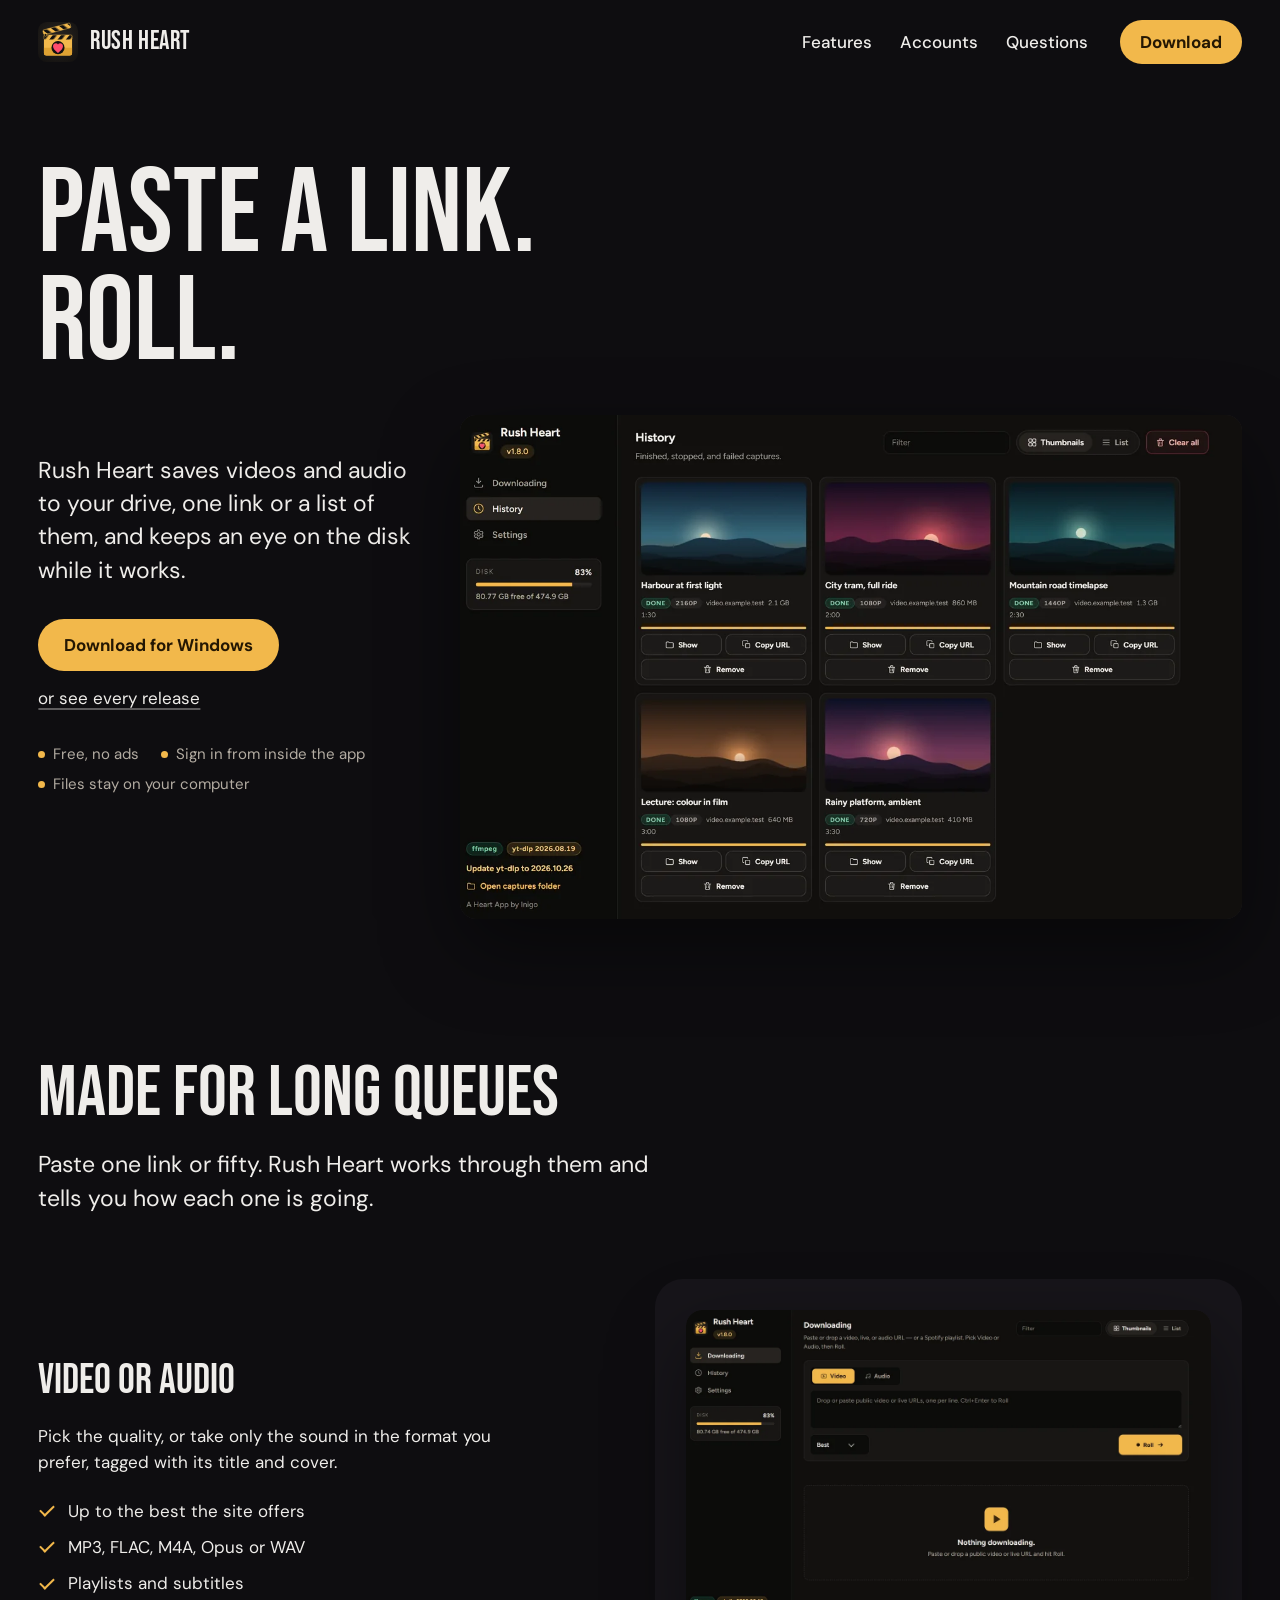
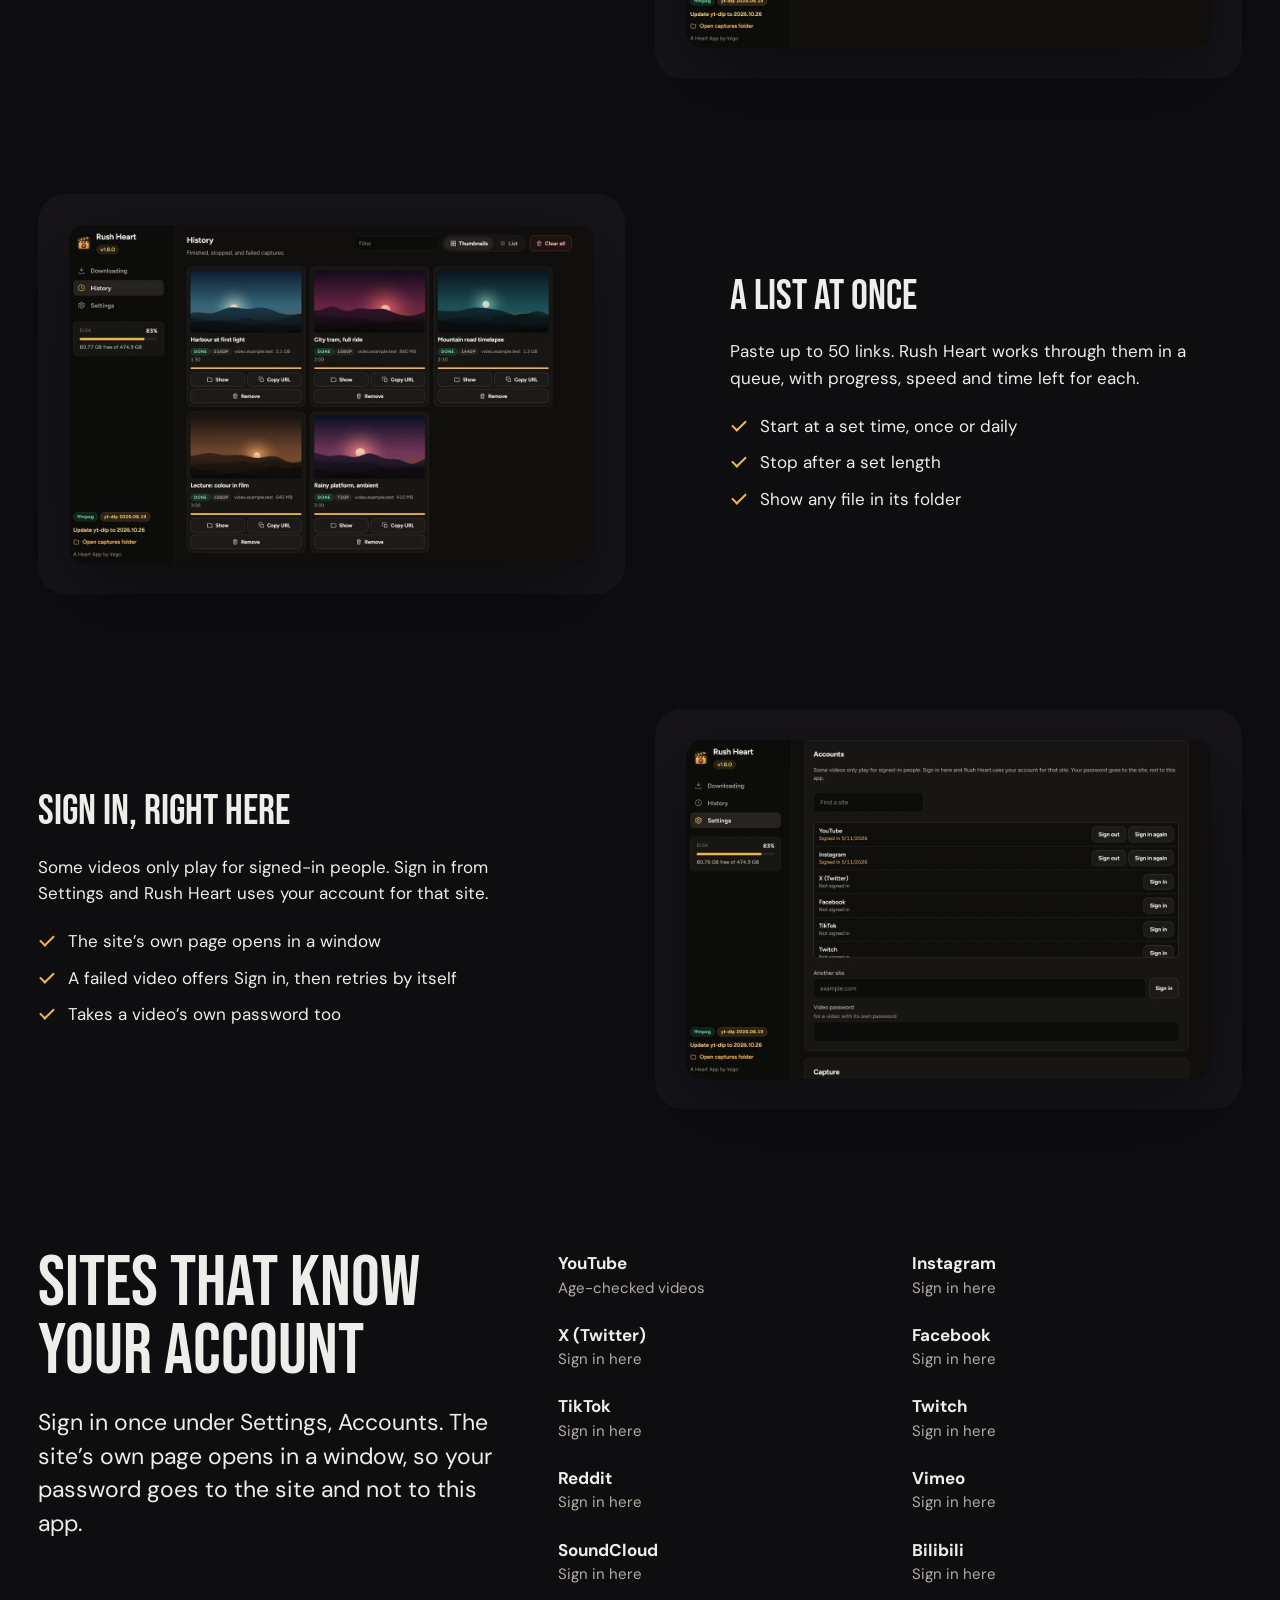
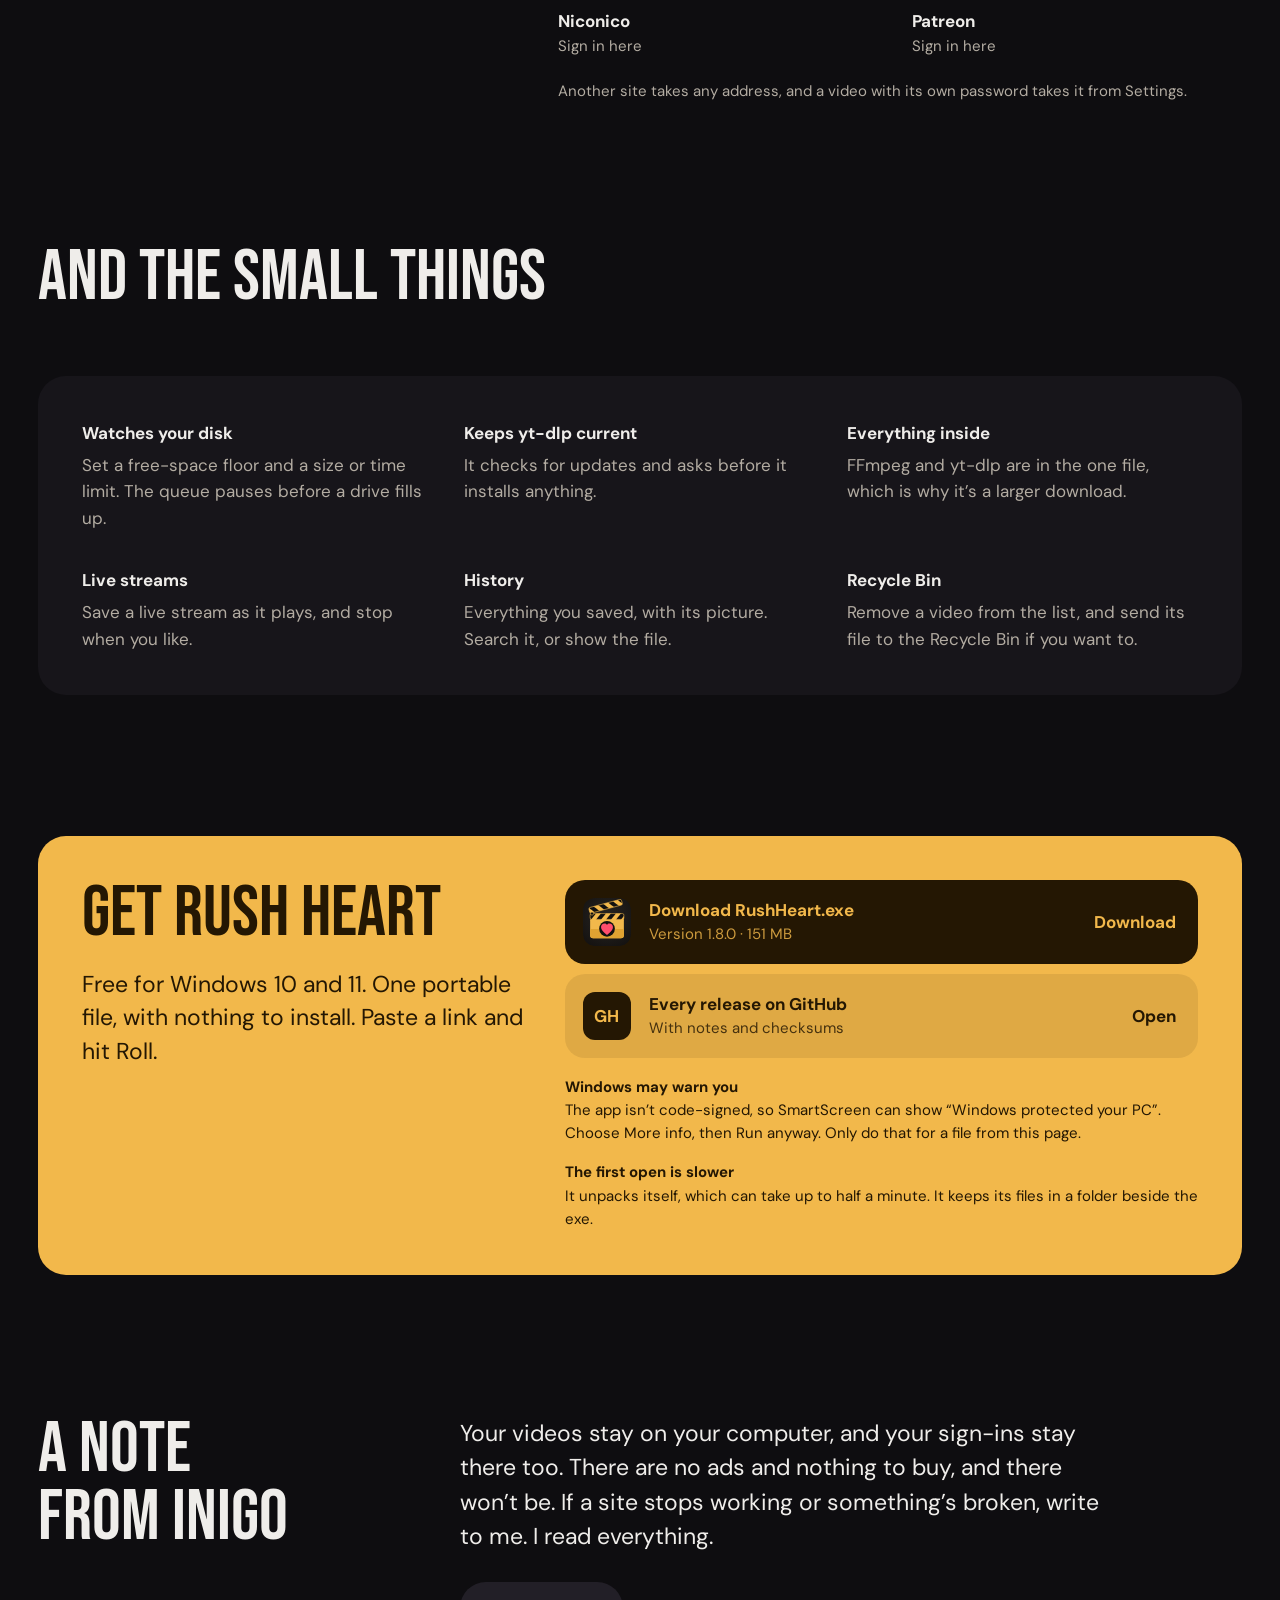
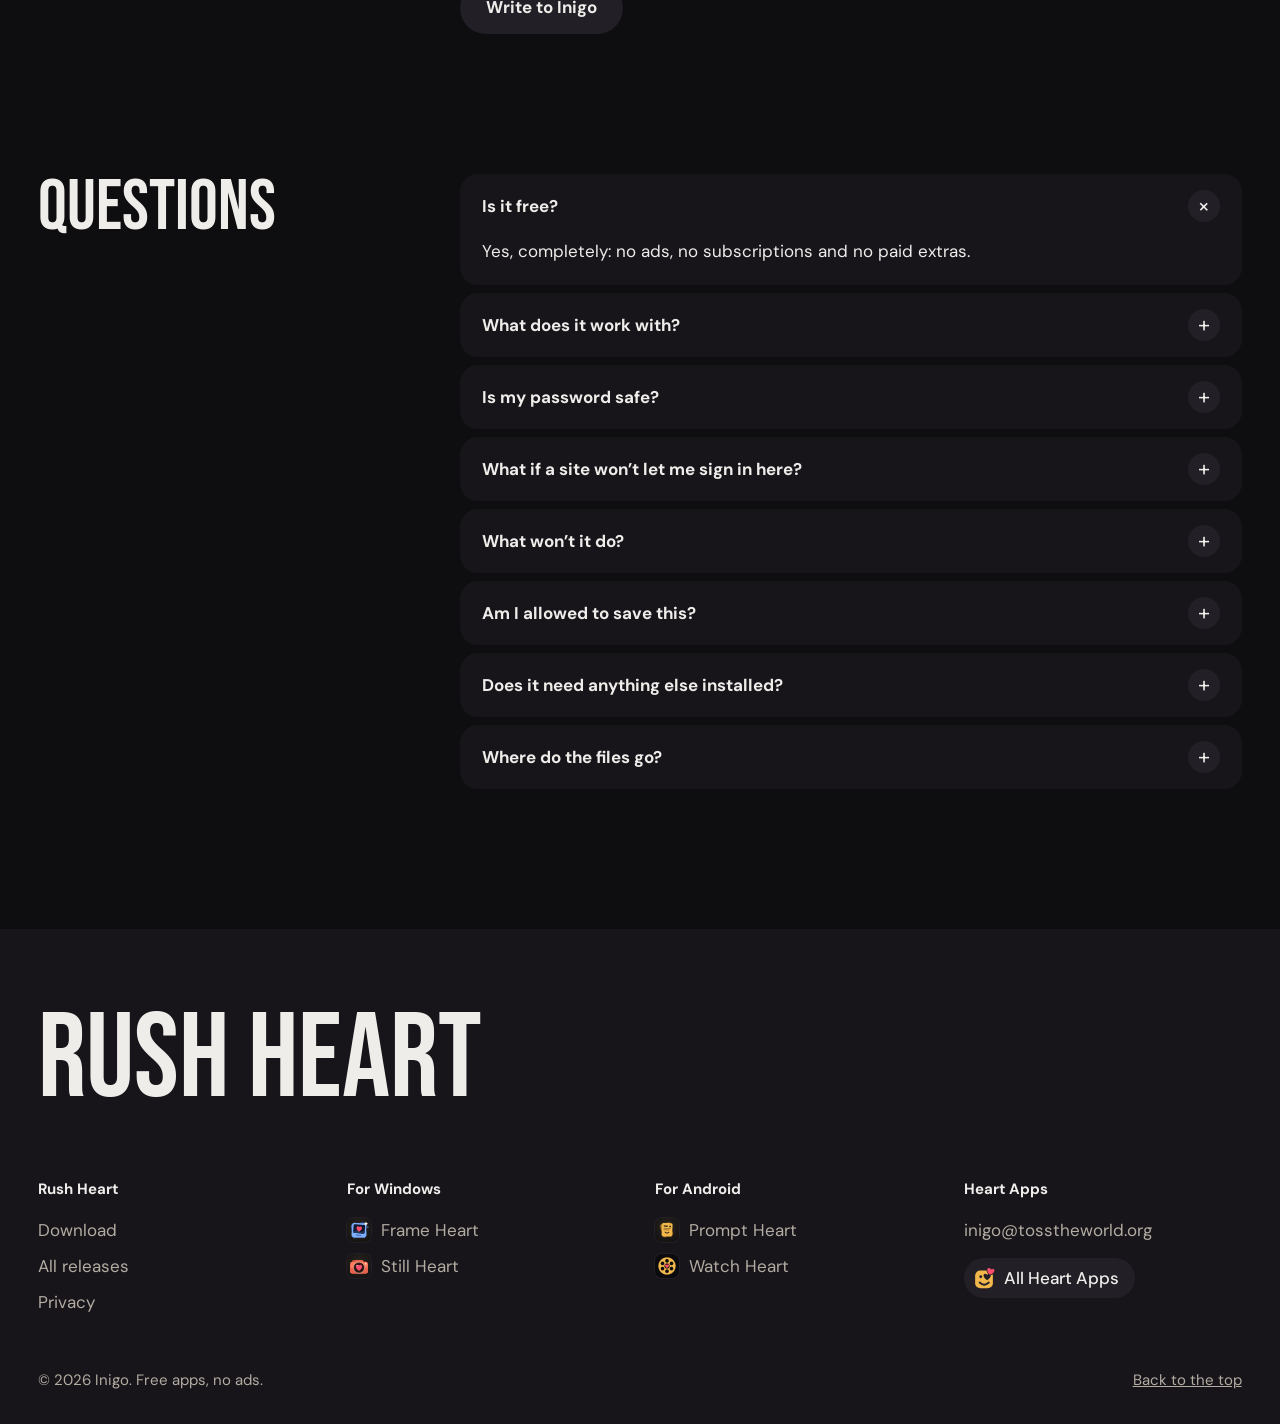
==== index.html @ 51c702de "Rush Heart 1.8.0: laid out like the other Heart Apps" ====
<!doctype html>
<html lang="en">
<head>
  <meta charset="utf-8">
  <meta name="viewport" content="width=device-width, initial-scale=1">
  <title>Rush Heart · Save videos and audio to your own drive</title>
  <meta name="description" content="Save videos and audio to your own drive. Free for Windows.">
  <meta name="theme-color" content="#0E0D10">
  <meta property="og:title" content="Rush Heart">
  <meta property="og:description" content="Save videos and audio to your own drive. A free Heart App for Windows.">
  <meta property="og:image" content="https://inigo-code.github.io/rush-heart-site/assets/preview.png">
  <meta property="og:image:width" content="1200">
  <meta property="og:image:height" content="630">
  <meta name="twitter:card" content="summary_large_image">
  <link rel="icon" href="assets/rush-heart.svg" type="image/svg+xml">
  <link rel="apple-touch-icon" href="assets/icon-180.png">
  <link rel="preconnect" href="https://fonts.googleapis.com">
  <link rel="preconnect" href="https://fonts.gstatic.com" crossorigin>
  <link href="https://fonts.googleapis.com/css2?family=Bebas+Neue&family=DM+Sans:opsz,wght@9..40,400;9..40,500;9..40,700&display=swap" rel="stylesheet">
  <link rel="stylesheet" href="heart.css">
  <link rel="stylesheet" href="theme.css">
  <script>document.documentElement.classList.add('js')</script>
</head>
<body>
<main id="top">

  <header class="bar wrap">
    <a class="brand" href="#top" aria-label="Rush Heart, back to top"><img src="assets/rush-heart.svg" width="40" height="40" alt="">Rush Heart</a>
    <nav aria-label="Sections"><a href="#features">Features</a><a href="#accounts">Accounts</a><a href="#questions">Questions</a></nav>
    <a class="button button-small" href="#get">Download</a>
  </header>

  <!-- The headline across the page, then the words beside the window -->
  <section class="hero wrap" aria-labelledby="hero-title">
    <div class="hero-text">
      <h1 id="hero-title" class="h1" data-reveal>Paste a link.<br> Roll.</h1>
      <div class="hero-side">
        <p class="lede" data-reveal style="--i:1">Rush Heart saves videos and audio to your drive, one link or a list of them, and keeps an eye on the disk while it works.</p>
        <p class="actions" data-reveal style="--i:2"><a class="button" href="https://github.com/inigo-code/rush-heart-site/releases/latest/download/RushHeart.exe">Download for Windows</a><a class="link" href="https://github.com/inigo-code/rush-heart-site/releases">or see every release</a></p>
        <ul class="facts" data-reveal style="--i:3"><li>Free, no ads</li><li>Sign in from inside the app</li><li>Files stay on your computer</li></ul>
      </div>
    </div>
    <figure class="hero-media"><div class="window" data-reveal style="--i:2"><img src="assets/rushes_history.webp" width="1240" height="800" alt="The Rush Heart history: finished downloads as cards, each with its picture, resolution and size."></div></figure>
  </section>

  <!-- Three things it does, one picture each -->
  <section id="features" class="section wrap" aria-labelledby="features-title">
    <div class="head">
      <h2 id="features-title" class="h2" data-reveal>Made for long queues</h2>
      <p data-reveal style="--i:1">Paste one link or fifty. Rush Heart works through them and tells you how each one is going.</p>
    </div>
    <div class="rows">
      <article class="row" aria-labelledby="f1">
        <div class="row-text">
          <h3 id="f1" class="h3" data-reveal>Video or audio</h3>
          <p data-reveal style="--i:1">Pick the quality, or take only the sound in the format you prefer, tagged with its title and cover.</p>
          <ul class="ticks" data-reveal style="--i:2"><li>Up to the best the site offers</li><li>MP3, FLAC, M4A, Opus or WAV</li><li>Playlists and subtitles</li></ul>
        </div>
        <figure class="row-media"><div class="window" data-reveal><img src="assets/rushes_queue.webp" width="1240" height="800" alt="Rush Heart’s Downloading page with a link box and quality choices." loading="lazy"></div></figure>
      </article>

      <article class="row" aria-labelledby="f2">
        <div class="row-text">
          <h3 id="f2" class="h3" data-reveal>A list at once</h3>
          <p data-reveal style="--i:1">Paste up to 50 links. Rush Heart works through them in a queue, with progress, speed and time left for each.</p>
          <ul class="ticks" data-reveal style="--i:2"><li>Start at a set time, once or daily</li><li>Stop after a set length</li><li>Show any file in its folder</li></ul>
        </div>
        <figure class="row-media"><div class="window" data-reveal><img src="assets/rushes_history.webp" width="1240" height="800" alt="Finished downloads as cards with pictures, resolution and size." loading="lazy"></div></figure>
      </article>

      <article class="row" aria-labelledby="f3">
        <div class="row-text">
          <h3 id="f3" class="h3" data-reveal>Sign in, right here</h3>
          <p data-reveal style="--i:1">Some videos only play for signed-in people. Sign in from Settings and Rush Heart uses your account for that site.</p>
          <ul class="ticks" data-reveal style="--i:2"><li>The site’s own page opens in a window</li><li>A failed video offers Sign in, then retries by itself</li><li>Takes a video’s own password too</li></ul>
        </div>
        <figure class="row-media"><div class="window" data-reveal><img src="assets/rushes_accounts.webp" width="1240" height="800" alt="The Accounts list in Rush Heart’s settings, with sites to sign in to." loading="lazy"></div></figure>
      </article>
    </div>
  </section>

  <!-- Accounts, as a plain list -->
  <section id="accounts" class="section wrap" aria-labelledby="accounts-title">
    <div class="import">
      <div class="head">
        <h2 id="accounts-title" class="h2" data-reveal>Sites that know your account</h2>
        <p data-reveal style="--i:1">Sign in once under Settings, Accounts. The site’s own page opens in a window, so your password goes to the site and not to this app.</p>
      </div>
      <div data-reveal style="--i:1">
        <ul class="sources"><li><strong>YouTube</strong><span>Age-checked videos</span></li><li><strong>Instagram</strong><span>Sign in here</span></li><li><strong>X (Twitter)</strong><span>Sign in here</span></li><li><strong>Facebook</strong><span>Sign in here</span></li><li><strong>TikTok</strong><span>Sign in here</span></li><li><strong>Twitch</strong><span>Sign in here</span></li><li><strong>Reddit</strong><span>Sign in here</span></li><li><strong>Vimeo</strong><span>Sign in here</span></li><li><strong>SoundCloud</strong><span>Sign in here</span></li><li><strong>Bilibili</strong><span>Sign in here</span></li><li><strong>Niconico</strong><span>Sign in here</span></li><li><strong>Patreon</strong><span>Sign in here</span></li></ul>
        <p class="import-after">Another site takes any address, and a video with its own password takes it from Settings.</p>
      </div>
    </div>
  </section>

  <!-- The smaller things, as a plain list -->
  <section class="section wrap" aria-labelledby="more-title">
    <div class="head"><h2 id="more-title" class="h2" data-reveal>And the small things</h2></div>
    <dl class="more" data-reveal style="--i:1"><div><dt>Watches your disk</dt><dd>Set a free-space floor and a size or time limit. The queue pauses before a drive fills up.</dd></div><div><dt>Keeps yt-dlp current</dt><dd>It checks for updates and asks before it installs anything.</dd></div><div><dt>Everything inside</dt><dd>FFmpeg and yt-dlp are in the one file, which is why it’s a larger download.</dd></div><div><dt>Live streams</dt><dd>Save a live stream as it plays, and stop when you like.</dd></div><div><dt>History</dt><dd>Everything you saved, with its picture. Search it, or show the file.</dd></div><div><dt>Recycle Bin</dt><dd>Remove a video from the list, and send its file to the Recycle Bin if you want to.</dd></div></dl>
  </section>

  <!-- Get it -->
  <section id="get" class="section wrap" aria-labelledby="get-title">
    <div class="get">
      <div class="head">
        <h2 id="get-title" class="h2" data-reveal>Get Rush Heart</h2>
        <p data-reveal style="--i:1">Free for Windows 10 and 11. One portable file, with nothing to install. Paste a link and hit Roll.</p>
      </div>
      <div class="ways">
        <a class="way way-main" href="https://github.com/inigo-code/rush-heart-site/releases/latest/download/RushHeart.exe" data-reveal><img src="assets/rush-heart.svg" width="48" height="48" alt=""><span><strong>Download RushHeart.exe</strong><span>Version 1.8.0 · 151 MB</span></span><span class="go">Download</span></a>
        <a class="way" href="https://github.com/inigo-code/rush-heart-site/releases" data-reveal style="--i:1"><span class="way-mark" aria-hidden="true">GH</span><span><strong>Every release on GitHub</strong><span>With notes and checksums</span></span><span class="go">Open</span></a>
        <div class="notes" data-reveal style="--i:2">
          <p><strong>Windows may warn you</strong>The app isn’t code-signed, so SmartScreen can show “Windows protected your PC”. Choose More info, then Run anyway. Only do that for a file from this page.</p>
          <p><strong>The first open is slower</strong>It unpacks itself, which can take up to half a minute. It keeps its files in a folder beside the exe.</p>
        </div>
      </div>
    </div>
  </section>

  <!-- A note from the maker -->
  <section class="section wrap" aria-labelledby="note-title">
    <div class="note">
      <h2 id="note-title" class="h2" data-reveal>A note from Inigo</h2>
      <div data-reveal style="--i:1">
        <div class="copy"><p>Your videos stay on your computer, and your sign-ins stay there too. There are no ads and nothing to buy, and there won’t be. If a site stops working or something’s broken, write to me. I read everything.</p></div>
        <p class="actions"><a class="button button-tone" href="mailto:inigo@tosstheworld.org?subject=Rush%20Heart">Write to Inigo</a></p>
      </div>
    </div>
  </section>

  <!-- Questions -->
  <section id="questions" class="section wrap" aria-labelledby="faq-title">
    <div class="faq">
      <div class="head"><h2 id="faq-title" class="h2" data-reveal>Questions</h2></div>
      <div class="faq-list" data-reveal style="--i:1"><details name="faq" open><summary>Is it free?</summary><p>Yes, completely: no ads, no subscriptions and no paid extras.</p></details><details name="faq"><summary>What does it work with?</summary><p>Videos on the sites yt-dlp supports, plus direct HLS streams. Rush Heart keeps yt-dlp up to date and asks before it installs anything.</p></details><details name="faq"><summary>Is my password safe?</summary><p>You type it into the site’s own page, in a window, and Rush Heart never sees it. It keeps only the session the site gives back, on your computer. Sign out deletes it.</p></details><details name="faq"><summary>What if a site won’t let me sign in here?</summary><p>Some sites refuse sign-ins from app windows. Sign in with your own browser and pick it in Settings, or use a cookies.txt file.</p></details><details name="faq"><summary>What won’t it do?</summary><p>It only sees what your own account can see. It won’t get past paywalls, tokens or DRM, and streaming services like Netflix and Prime are blocked. It doesn’t record live cam rooms.</p></details><details name="faq"><summary>Am I allowed to save this?</summary><p>That depends on the video and where you live. Only save what you have the right to save, and don’t record people without their permission. Rush Heart asks you to agree to this, and to confirm you’re 18 or over, when it first opens.</p></details><details name="faq"><summary>Does it need anything else installed?</summary><p>No. FFmpeg and yt-dlp are inside the one file.</p></details><details name="faq"><summary>Where do the files go?</summary><p>Into a captures folder beside the app, or any folder you choose in Settings.</p></details></div>
    </div>
  </section>
</main>

<footer class="foot">
  <div class="wrap">
    <p class="foot-name" aria-hidden="true">Rush Heart</p>
    <div class="foot-cols">
      <nav aria-label="Rush Heart"><h2>Rush Heart</h2><a href="https://github.com/inigo-code/rush-heart-site/releases/latest/download/RushHeart.exe">Download</a><a href="https://github.com/inigo-code/rush-heart-site/releases">All releases</a><a href="privacy.html">Privacy</a></nav>
      <nav aria-label="For Windows"><h2>For Windows</h2><a class="to-app" href="https://inigo-code.github.io/frame-heart-site/"><img src="assets/frame-heart.svg" width="24" height="24" alt="">Frame Heart</a><a class="to-app" href="https://inigo-code.github.io/still-heart-site/"><img src="assets/still-heart.svg" width="24" height="24" alt="">Still Heart</a></nav>
      <nav aria-label="For Android"><h2>For Android</h2><a class="to-app" href="https://inigo-code.github.io/prompt-heart-site/"><img src="assets/prompt-heart.png" width="24" height="24" alt="">Prompt Heart</a><a class="to-app" href="https://inigo-code.github.io/watch-heart-site/"><img src="assets/watch-heart.png" width="24" height="24" alt="">Watch Heart</a></nav>
      <nav aria-label="Heart Apps"><h2>Heart Apps</h2><a href="mailto:inigo@tosstheworld.org?subject=Rush%20Heart">inigo@tosstheworld.org</a><a class="to-home" href="https://inigo-code.github.io/"><img src="assets/heart-apps.svg" width="22" height="22" alt="">All Heart Apps</a></nav>
    </div>
    <div class="foot-last"><p>© 2026 Inigo. Free apps, no ads.</p><a href="#top">Back to the top</a></div>
  </div>
</footer>

<script src="heart.js" defer></script>

</body>
</html>
---- heart.css ----
/* Heart: the shared layout of the Heart Apps sites. Each site sets its own colours and faces in
   its theme file; everything here reads only the tokens below. */

:root {
  --bg: #0E0D10;
  --surface: #18161B;
  --surface-2: #232026;
  --ink: #EFEDEA;
  --muted: #B3ACA2;
  --accent: #F2B84B;
  --accent-ink: #121110;
  --accent-hover: #F6C76E;
  --field: var(--accent);
  --field-ink: var(--accent-ink);
  --font-display: 'DM Sans', system-ui, sans-serif;
  --font-text: 'DM Sans', system-ui, sans-serif;
  --display-weight: 700;
  --display-track: -0.035em;
  --display-case: none;
  --s-small: 0.9375rem;
  --s-body: 1.0625rem;
  --s-lede: clamp(1.1875rem, 1rem + 0.6vw, 1.4375rem);
  --s-head: clamp(1.5rem, 1.15rem + 1vw, 2rem);
  --s-h2: clamp(2.25rem, 1.4rem + 3vw, 4rem);
  --s-h1: clamp(2.75rem, 1.2rem + 5.6vw, 6.25rem);
  --margin: clamp(1rem, 3vw, 2.5rem);
  --max: 1240px;
  --gap: clamp(1rem, 2.4vw, 2rem);
  --section: clamp(6rem, 11vw, 10rem);
  --radius: 28px;
  --ease-out: cubic-bezier(0.22, 1, 0.36, 1);
}

*, *::before, *::after { box-sizing: border-box; }
html { -webkit-text-size-adjust: 100%; scroll-behavior: smooth; scroll-padding-top: 24px; }
body { margin: 0; background: var(--bg); color: var(--ink); font: 400 var(--s-body)/1.55 var(--font-text); -webkit-font-smoothing: antialiased; text-rendering: optimizeLegibility; }
img { display: block; max-width: 100%; height: auto; }
a { color: inherit; }
h1, h2, h3, p, ul, ol, dl, dd, figure { margin: 0; }
ul, ol { padding: 0; list-style: none; }
button { font: inherit; color: inherit; background: none; border: 0; padding: 0; cursor: pointer; }
:focus-visible { outline: 3px solid var(--accent); outline-offset: 3px; border-radius: 6px; }
::selection { background: var(--accent); color: var(--accent-ink); }
.nums { font-variant-numeric: tabular-nums; }
.visually-hidden { position: absolute; width: 1px; height: 1px; overflow: hidden; clip-path: inset(50%); white-space: nowrap; }

.wrap { width: 100%; max-width: calc(var(--max) + 2 * var(--margin)); margin-inline: auto; padding-inline: var(--margin); }
.section { padding-block: var(--section) 0; }

/* ---------- type ---------- */
.h1, .h2, .h3 { font-family: var(--font-display); font-weight: var(--display-weight); text-transform: var(--display-case); text-wrap: balance; }
.h1 { font-size: var(--s-h1); line-height: 0.98; letter-spacing: var(--display-track); }
.h2 { font-size: var(--s-h2); line-height: 1.04; letter-spacing: calc(var(--display-track) * 0.8); }
.h3 { font-size: var(--s-head); line-height: 1.15; letter-spacing: calc(var(--display-track) * 0.4); }
.lede { font-size: var(--s-lede); line-height: 1.45; max-width: 34ch; }
.soft { color: var(--muted); }
.copy p + p { margin-top: 0.9em; }
.head { display: grid; gap: 20px; max-width: 46rem; margin-bottom: clamp(2.5rem, 5vw, 4rem); }
.head p { font-size: var(--s-lede); line-height: 1.45; max-width: 40ch; }

/* ---------- controls ---------- */
.button { display: inline-flex; align-items: center; justify-content: center; gap: 10px; min-height: 52px; padding: 0 26px; border-radius: 999px; background: var(--accent); color: var(--accent-ink); font-weight: 700; text-decoration: none; transition: transform 140ms var(--ease-out), background-color 180ms ease; }
.button:active { transform: scale(0.96); }
.button-tone { background: var(--surface-2); color: var(--ink); }
.button-small { min-height: 44px; padding: 0 20px; }
.link { text-decoration: underline; text-decoration-thickness: 2px; text-underline-offset: 0.22em; text-decoration-color: color-mix(in srgb, currentColor 35%, transparent); transition: text-decoration-color 180ms ease; }
@media (hover: hover) and (pointer: fine) {
  .button:hover { background: var(--accent-hover); }
  .button-tone:hover { background: color-mix(in srgb, var(--surface-2) 70%, var(--ink) 12%); }
  .link:hover { text-decoration-color: currentColor; }
}
.actions { display: flex; flex-wrap: wrap; align-items: center; gap: 14px 22px; }

/* ---------- the bar ---------- */
.bar { display: flex; align-items: center; gap: 24px; min-height: 84px; }
.brand { display: inline-flex; align-items: center; gap: 12px; font-family: var(--font-display); font-weight: var(--display-weight); font-size: var(--s-body); text-transform: var(--display-case); text-decoration: none; letter-spacing: -0.01em; }
.brand img { width: 40px; height: 40px; border-radius: 11px; }
.bar nav { display: flex; gap: 28px; margin-left: auto; }
.bar nav + .button { margin-left: 8px; }
.bar nav a { text-decoration: none; font-weight: 500; transition: color 180ms ease; }
.bar nav a:hover { color: var(--accent); }

/* ---------- the hero ---------- */
.hero { display: grid; grid-template-columns: minmax(0, 7fr) minmax(0, 5fr); gap: var(--gap); align-items: center; padding-block: clamp(2rem, 6vw, 5rem) 0; }
.hero-text { display: grid; gap: 32px; align-content: center; }
.hero-text .lede { max-width: 30ch; }
.facts { display: flex; flex-wrap: wrap; gap: 6px 22px; color: var(--muted); font-size: var(--s-small); }
.facts li { display: inline-flex; align-items: center; gap: 8px; }
.facts li::before { content: ''; width: 7px; height: 7px; border-radius: 50%; background: var(--accent); }
.hero-media { display: grid; justify-items: center; }

/* A phone: the screen in a plain bezel, a step in tone, no shadow. */
.phone { width: min(100%, 310px); padding: 10px; border-radius: 46px; background: var(--surface-2); }
.phone img { width: 100%; border-radius: 37px; background: var(--surface); }
.hero .phone { width: min(100%, 360px); }

/* ---------- feature rows: words on one side, one screen on the other ---------- */
.rows { display: grid; gap: clamp(4rem, 9vw, 8rem); }
.row { display: grid; grid-template-columns: minmax(0, 1fr) minmax(0, 1fr); gap: var(--gap); align-items: center; }
.row-media { display: grid; justify-items: center; padding-block: clamp(2rem, 4vw, 3.5rem); border-radius: var(--radius); background: var(--surface); }
.row:nth-child(even) .row-media { order: -1; }
.row-text { display: grid; gap: 22px; max-width: 32rem; }
.row:nth-child(odd) .row-text { padding-right: clamp(0px, 3vw, 3rem); }
.row:nth-child(even) .row-text { justify-self: end; }
.ticks { display: grid; gap: 10px; }
.ticks li { position: relative; padding-left: 30px; }
.ticks li::before { content: ''; position: absolute; left: 2px; top: 0.42em; width: 14px; height: 8px; border-left: 2.5px solid var(--accent); border-bottom: 2.5px solid var(--accent); transform: rotate(-45deg); }

/* ---------- everything else: a plain list in columns ---------- */
.more { display: grid; grid-template-columns: repeat(3, minmax(0, 1fr)); gap: 36px var(--gap); padding: clamp(2rem, 3.4vw, 3rem); border-radius: var(--radius); background: var(--surface); }
.more div { display: grid; gap: 6px; align-content: start; }
.more dt { font-weight: 700; }
.more dd { color: var(--muted); }

/* ---------- get it: the one field of colour ---------- */
.get { display: grid; grid-template-columns: minmax(0, 5fr) minmax(0, 7fr); gap: var(--gap); padding: clamp(2rem, 3.4vw, 3rem); border-radius: var(--radius); background: var(--field); color: var(--field-ink); }
.get .head { margin: 0; align-content: start; }
.get .head p { color: inherit; }
.ways { display: grid; gap: 10px; align-content: start; }
.way { display: grid; grid-template-columns: 48px minmax(0, 1fr) auto; gap: 18px; align-items: center; min-height: 84px; padding: 14px 22px 14px 18px; border-radius: 20px; background: color-mix(in srgb, var(--field-ink) 9%, transparent); text-decoration: none; transition: background-color 180ms ease, transform 140ms var(--ease-out); }
.way:active { transform: scale(0.985); }
.way img { width: 48px; height: 48px; border-radius: 12px; }
.way strong { display: block; }
.way span span { display: block; font-size: var(--s-small); opacity: 0.82; }
.way .go { font-weight: 700; white-space: nowrap; }
.way-main { background: var(--field-ink); color: var(--field); }
@media (hover: hover) and (pointer: fine) {
  .way:hover { background: color-mix(in srgb, var(--field-ink) 16%, transparent); }
  .way-main:hover { background: color-mix(in srgb, var(--field-ink) 88%, var(--field)); }
}

/* ---------- questions ---------- */
.faq { display: grid; grid-template-columns: minmax(0, 4fr) minmax(0, 8fr); gap: var(--gap); }
.faq .head { align-content: start; margin: 0; }
.faq-list { display: grid; gap: 8px; }
.faq-list details { border-radius: 18px; background: var(--surface); transition: background-color 180ms ease; }
.faq-list summary { display: flex; justify-content: space-between; align-items: center; gap: 16px; min-height: 64px; padding: 16px 22px; font-weight: 700; cursor: pointer; list-style: none; }
.faq-list summary::-webkit-details-marker { display: none; }
.faq-list summary::after { content: '+'; flex: none; display: grid; place-items: center; width: 32px; height: 32px; border-radius: 50%; background: var(--surface-2); font-weight: 400; font-size: 1.375rem; line-height: 1; transition: transform 240ms var(--ease-out); }
.faq-list details[open] summary::after { transform: rotate(45deg); }
.faq-list details p { padding: 0 22px 20px; max-width: 72ch; }
@media (hover: hover) and (pointer: fine) { .faq-list details:not([open]):hover { background: var(--surface-2); } }

/* ---------- note from the maker ---------- */
.note { display: grid; grid-template-columns: minmax(0, 4fr) minmax(0, 8fr); gap: var(--gap); }
.note .copy { font-size: var(--s-lede); line-height: 1.5; max-width: 40ch; }
.note .actions { margin-top: 28px; }

/* ---------- footer ---------- */
.foot { margin-top: var(--section); padding-block: clamp(3rem, 6vw, 5rem) 32px; background: var(--surface); }
.foot-name { font-family: var(--font-display); font-weight: var(--display-weight); text-transform: var(--display-case); font-size: var(--s-h1); line-height: 0.9; letter-spacing: var(--display-track); white-space: nowrap; }
.foot-cols { display: grid; grid-template-columns: repeat(4, minmax(0, 1fr)); gap: 28px var(--gap); margin-top: clamp(2.5rem, 5vw, 4rem); }
.foot-cols h2 { font-size: var(--s-small); font-weight: 700; margin-bottom: 10px; }
.foot-cols a { display: block; overflow-wrap: anywhere; padding-block: 5px; text-decoration: none; color: var(--muted); transition: color 180ms ease; }
.foot-cols a:hover { color: var(--ink); }
/* Links to the other apps carry their icons. The link home to Heart Apps is a chip, its mark and name on one line. */
.foot-cols .to-app { display: flex; align-items: center; gap: 10px; }
/* The icons are dark tiles; the ring keeps their edge visible on a dark footer. */
.foot-cols .to-app img { flex: none; width: 24px; height: 24px; border-radius: 7px; box-shadow: 0 0 0 1px var(--surface-2); }
.foot-cols .to-home { display: inline-flex; align-items: center; gap: 8px; margin-top: 10px; padding: 7px 16px 7px 10px; border-radius: 999px; background: var(--surface-2); color: var(--ink); font-weight: 500; white-space: nowrap; }
.foot-cols .to-home img { flex: none; width: 22px; height: 22px; }
.foot-last { display: flex; flex-wrap: wrap; justify-content: space-between; gap: 12px; margin-top: 48px; color: var(--muted); font-size: var(--s-small); }

/* ---------- entrance: each part rises once as it arrives; nothing waits on the script ---------- */
.js [data-reveal] { opacity: 0; transform: translateY(24px); transition: opacity 700ms var(--ease-out), transform 700ms var(--ease-out); transition-delay: calc(var(--i, 0) * 80ms); }
.js [data-reveal].is-in { opacity: 1; transform: none; }
.phone img { transition: transform 900ms var(--ease-out); }
.js .phone[data-reveal] img { transform: scale(1.04); }
.js .phone[data-reveal].is-in img { transform: none; }
@media (prefers-reduced-motion: reduce) {
  html { scroll-behavior: auto; }
  .js [data-reveal], .js .phone[data-reveal] img { opacity: 1; transform: none; transition: none; }
  .button, .way { transition: none; }
}

/* ---------- tablet ---------- */
@media (max-width: 960px) {
  .hero { grid-template-columns: minmax(0, 1fr) minmax(0, 0.8fr); }
  .more { grid-template-columns: repeat(2, minmax(0, 1fr)); }
  .get, .faq, .note { grid-template-columns: 1fr; gap: 32px; }
  .foot-cols { grid-template-columns: repeat(2, minmax(0, 1fr)); }
}

/* ---------- phone: its own composition, one column ---------- */
@media (max-width: 680px) {
  .bar { min-height: 68px; gap: 12px; }
  .bar nav { display: none; }
  .bar .button { margin-left: auto; }
  .hero { grid-template-columns: 1fr; gap: 48px; padding-top: 16px; }
  .hero-text { gap: 24px; }
  .hero .phone { width: min(78%, 320px); }
  .row { grid-template-columns: 1fr; gap: 28px; }
  .row .row-media, .row:nth-child(even) .row-media { order: 0; }
  .row:nth-child(even) .row-text { justify-self: start; }
  .row-text { padding: 0 !important; }
  .row .phone { width: min(74%, 290px); }
  .more { grid-template-columns: 1fr; gap: 24px; padding: 28px 22px; }
  .get { padding: 28px 18px; }
  .way { grid-template-columns: 40px minmax(0, 1fr); padding: 14px 16px; }
  .way img { width: 40px; height: 40px; }
  .way .go { display: none; }
  .foot-cols { grid-template-columns: 1fr; }
}
---- theme.css ----
/* Rush Heart: a Heart App for Windows. The layout is heart.css; this adds the colour and the window. */
:root {
  --bg: #0E0D10; --surface: #17151A; --surface-2: #221F27; --ink: #EFEDEA; --muted: #B3ACA2;
  --accent: #f2b84b; --accent-ink: #241703; --accent-hover: #f7cd7c; --field: #f2b84b; --field-ink: #241703;
  --font-display: 'Bebas Neue', Impact, 'Arial Narrow', sans-serif;
  --font-text: 'DM Sans', system-ui, -apple-system, 'Segoe UI', Roboto, sans-serif;
  --display-weight: 400; --display-track: 0; --display-case: uppercase;
  --s-h1: clamp(2.5rem, 0.2rem + 9.4vw, 7.5rem);
  --s-h2: clamp(2.75rem, 1.6rem + 3.6vw, 5rem);
  --s-head: clamp(2rem, 1.5rem + 1.4vw, 2.75rem);
}

.brand { font-size: 1.625rem; letter-spacing: 0.02em; }
.brand img { border-radius: 0; }
.h1 { line-height: 0.9; }
.h2, .h3 { line-height: 0.95; }
.way-mark { display: grid; place-items: center; width: 48px; height: 48px; border-radius: 12px; background: var(--field-ink); color: var(--field); font-weight: 700; }

/* The hero: the title across the page, the words and the window below it. */
.hero { grid-template-columns: minmax(0, 4fr) minmax(0, 8fr); align-items: end; }
.hero-text { gap: 40px; }
.hero-side { display: grid; gap: 32px; max-width: 34rem; }
@media (min-width: 961px) {
  .hero { grid-template-rows: auto auto; row-gap: 0; }
  .hero-text { display: contents; }
  .hero h1 { grid-column: 1 / -1; grid-row: 1; margin-bottom: clamp(1.5rem, 3vw, 2.5rem); }
  .hero-side { grid-column: 1; grid-row: 2; align-self: start; padding-top: clamp(1rem, 3vw, 2.5rem); }
  .hero-media { grid-column: 2; grid-row: 2; }
}
.window { overflow: hidden; width: 100%; border-radius: 16px; background: var(--surface-2); box-shadow: 0 30px 80px rgba(0, 0, 0, 0.45); }
.window img { display: block; width: 100%; height: auto; }
.row-media { padding: clamp(1rem, 2.4vw, 2rem); }

/* Sites that take an account, as a plain list */
.import { display: grid; grid-template-columns: minmax(0, 5fr) minmax(0, 7fr); gap: var(--gap); }
.import .head { margin: 0; align-content: start; }
.sources { display: grid; grid-template-columns: repeat(2, minmax(0, 1fr)); gap: 22px 24px; }
.sources strong { display: block; }
.sources span { display: block; color: var(--muted); font-size: var(--s-small); }
.import-after { margin-top: 22px; color: var(--muted); font-size: var(--s-small); }

/* Before and after */
.slider { max-width: 1040px; }
.compare { position: relative; overflow: hidden; border-radius: 18px; aspect-ratio: 3 / 2; background: #000; touch-action: pan-y; }
.compare img { position: absolute; inset: 0; width: 100%; height: 100%; object-fit: cover; }
.compare .before { clip-path: inset(0 calc(100% - var(--pos)) 0 0); }
.compare .line { position: absolute; top: 0; bottom: 0; left: var(--pos); width: 2px; margin-left: -1px; background: #F3EEE7; pointer-events: none; }
.compare .line::after { content: ""; position: absolute; top: 50%; left: 50%; width: 42px; height: 42px; border: 2px solid #F3EEE7; border-radius: 50%; transform: translate(-50%, -50%); background: rgba(14, 13, 16, 0.7); }
.compare .tag { position: absolute; top: 14px; padding: 3px 10px; border-radius: 8px; background: rgba(14, 13, 16, 0.72); font-size: var(--s-small); font-weight: 500; pointer-events: none; }
.compare .tag.left { left: 14px; }
.compare .tag.right { right: 14px; }
.compare input { position: absolute; inset: 0; width: 100%; height: 100%; margin: 0; opacity: 0; cursor: ew-resize; }

.notes { display: grid; gap: 16px; margin-top: 8px; font-size: var(--s-small); }
.notes strong { display: block; }

/* A page of plain words */
.doc { display: grid; gap: 14px; max-width: 46rem; padding-block: clamp(2rem, 6vw, 4.5rem); }
.doc h2 { margin-top: 24px; }
.doc p { color: var(--muted); }
.doc-lede { font-size: var(--s-lede); color: var(--ink) !important; }

@media (max-width: 960px) {
  .hero { grid-template-columns: 1fr; }
  .import { grid-template-columns: 1fr; gap: 32px; }
}
@media (max-width: 680px) {
  .sources { grid-template-columns: 1fr; }
}
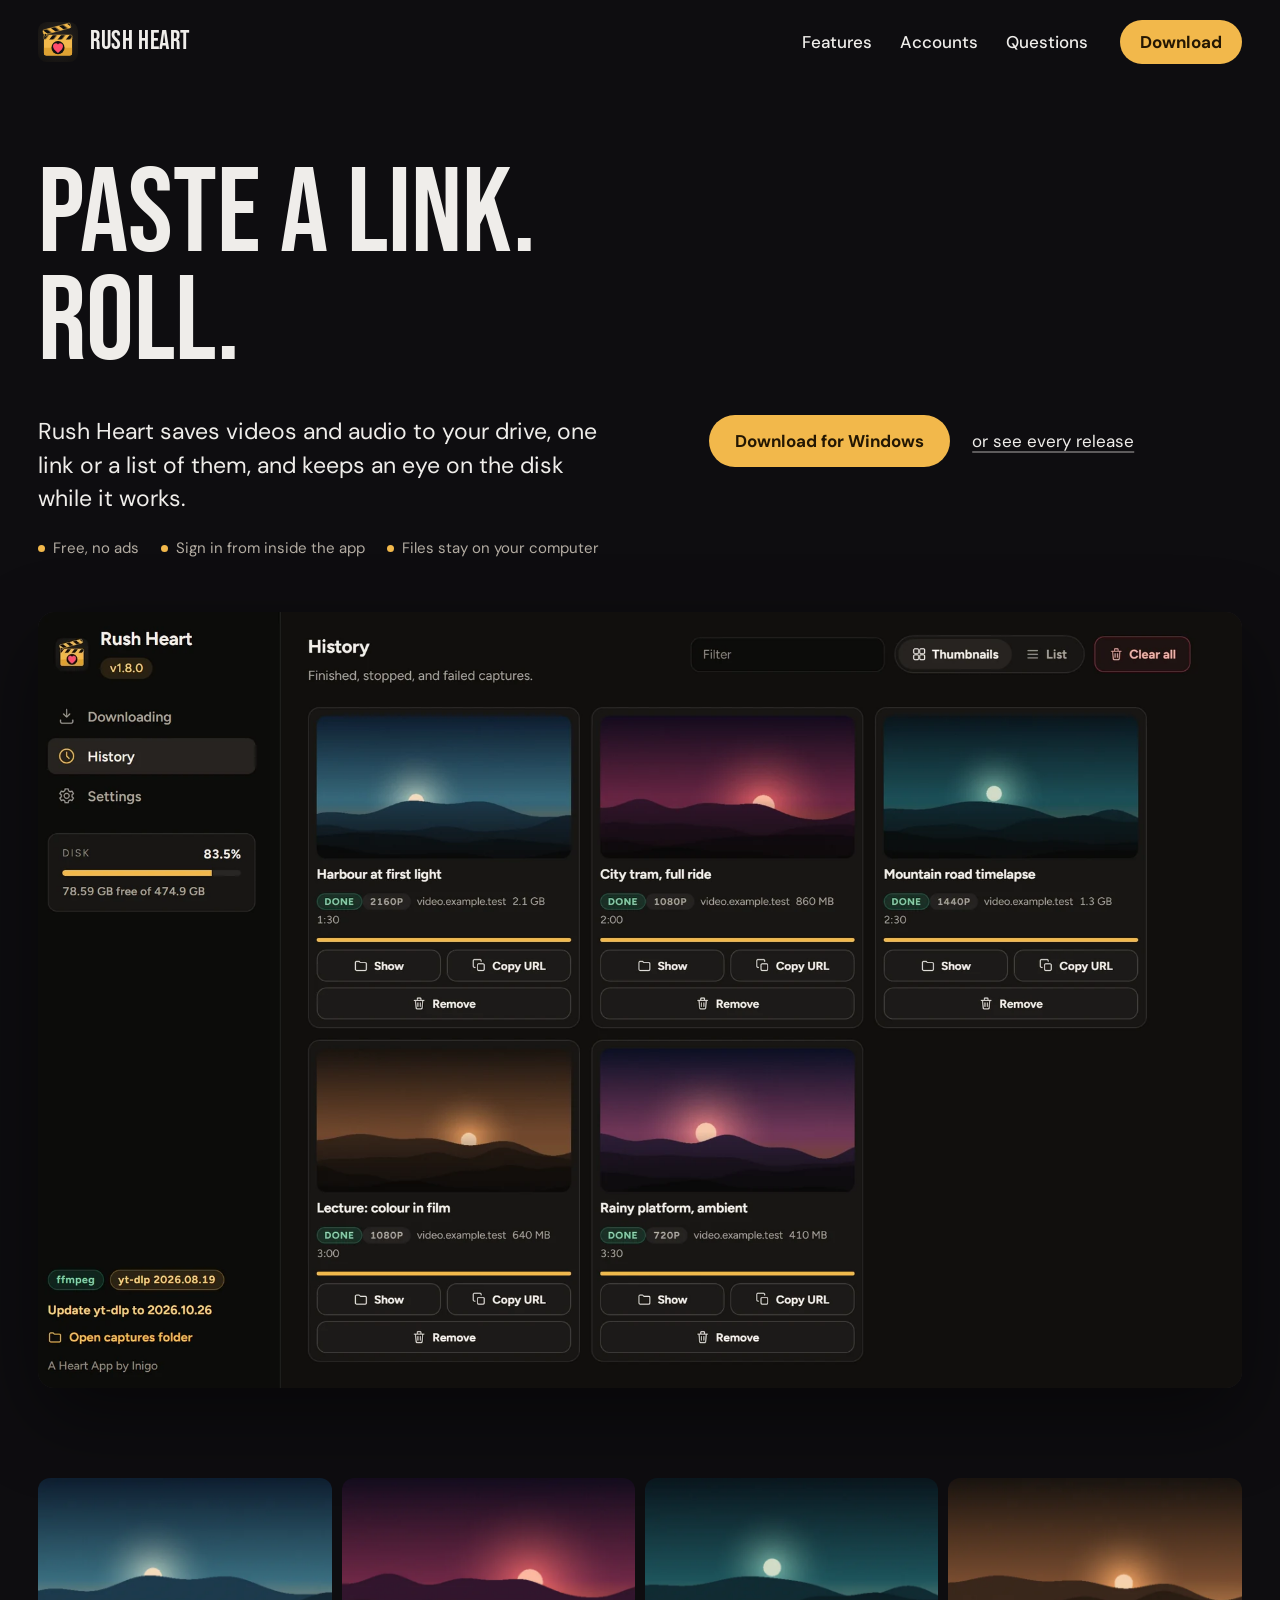
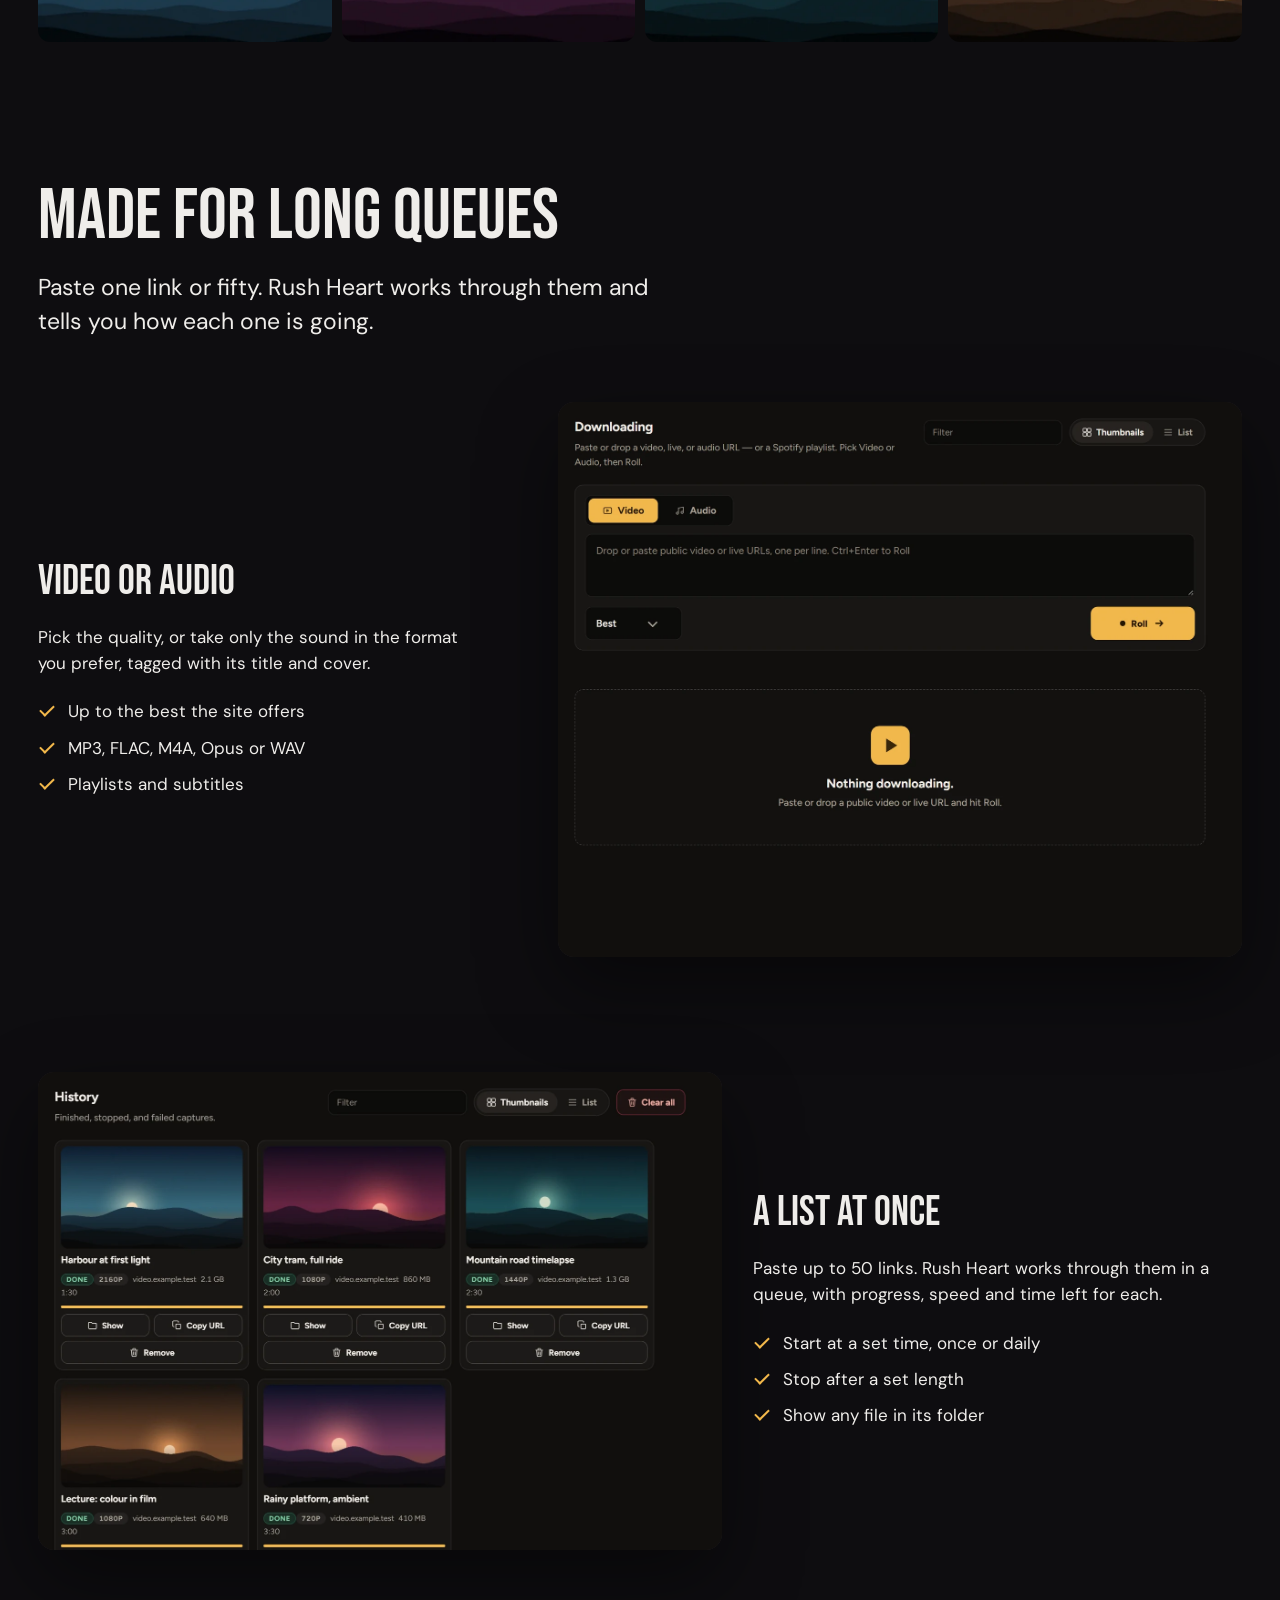
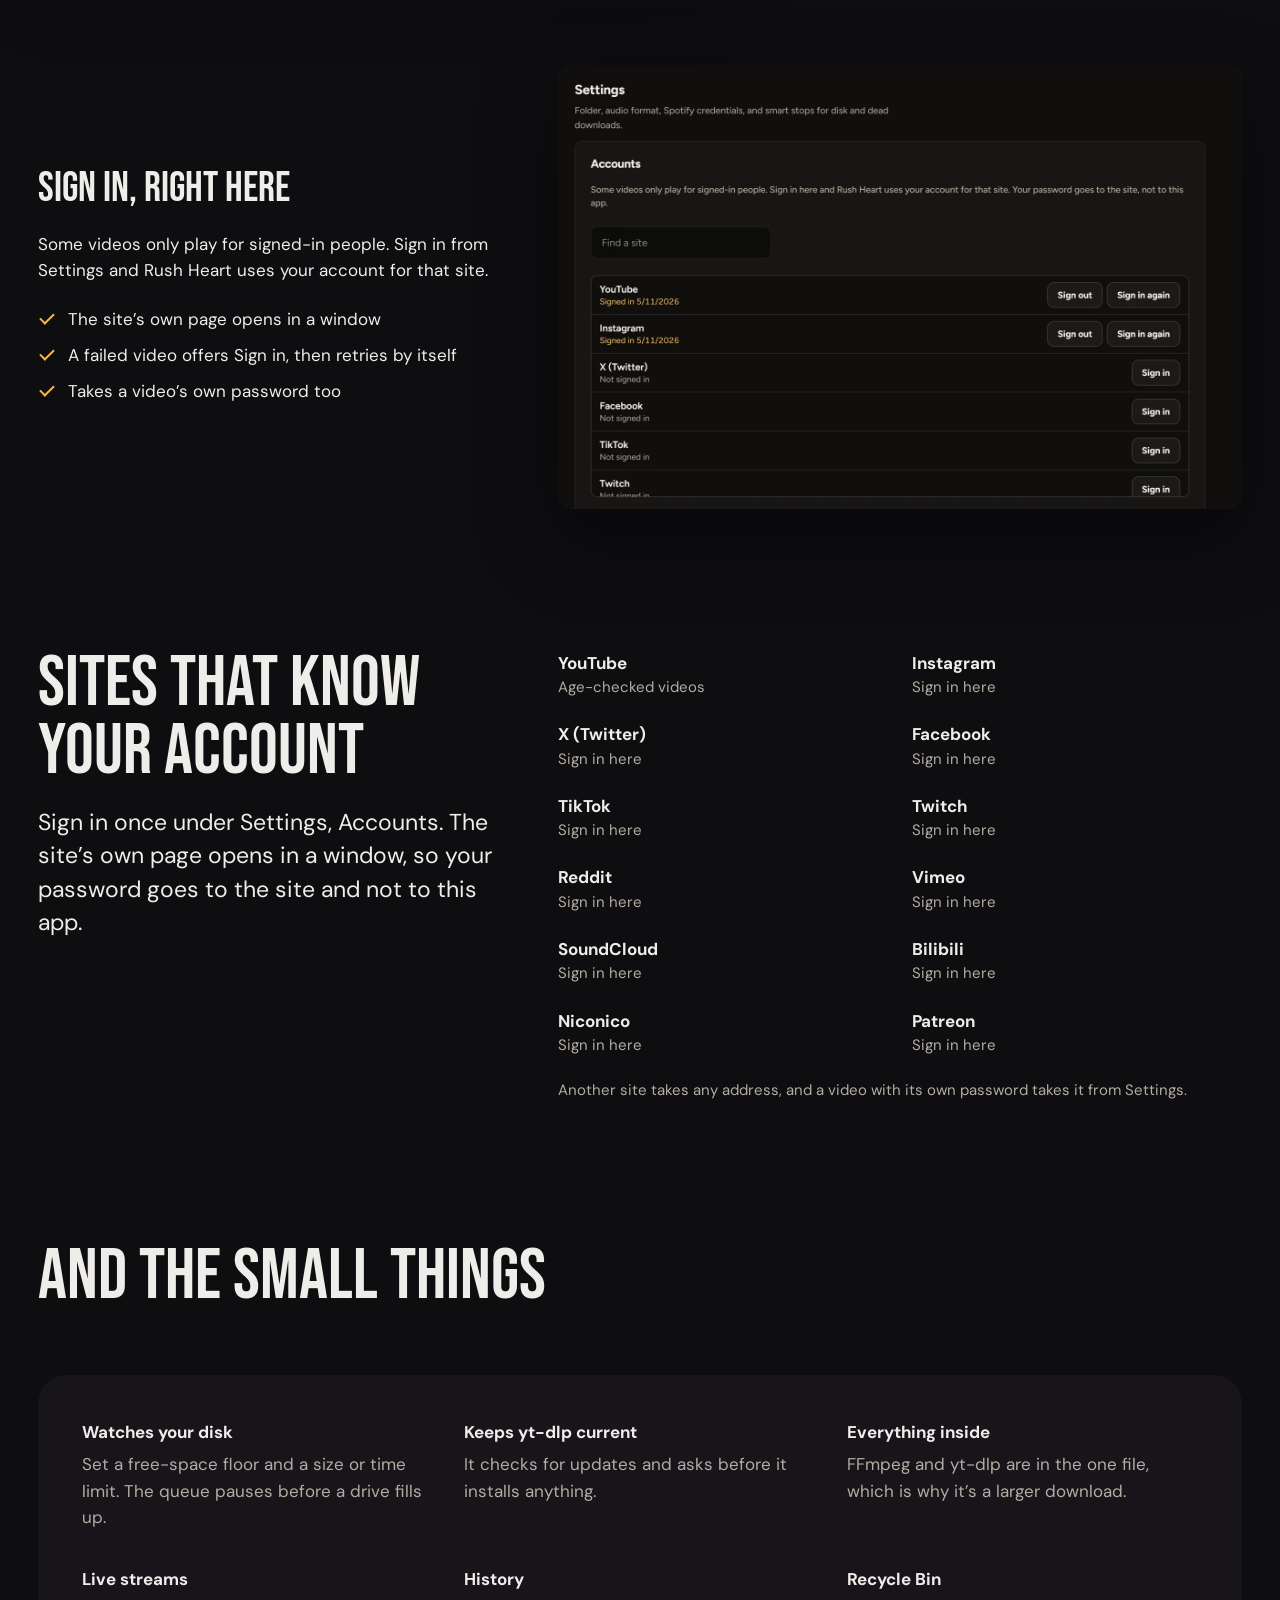
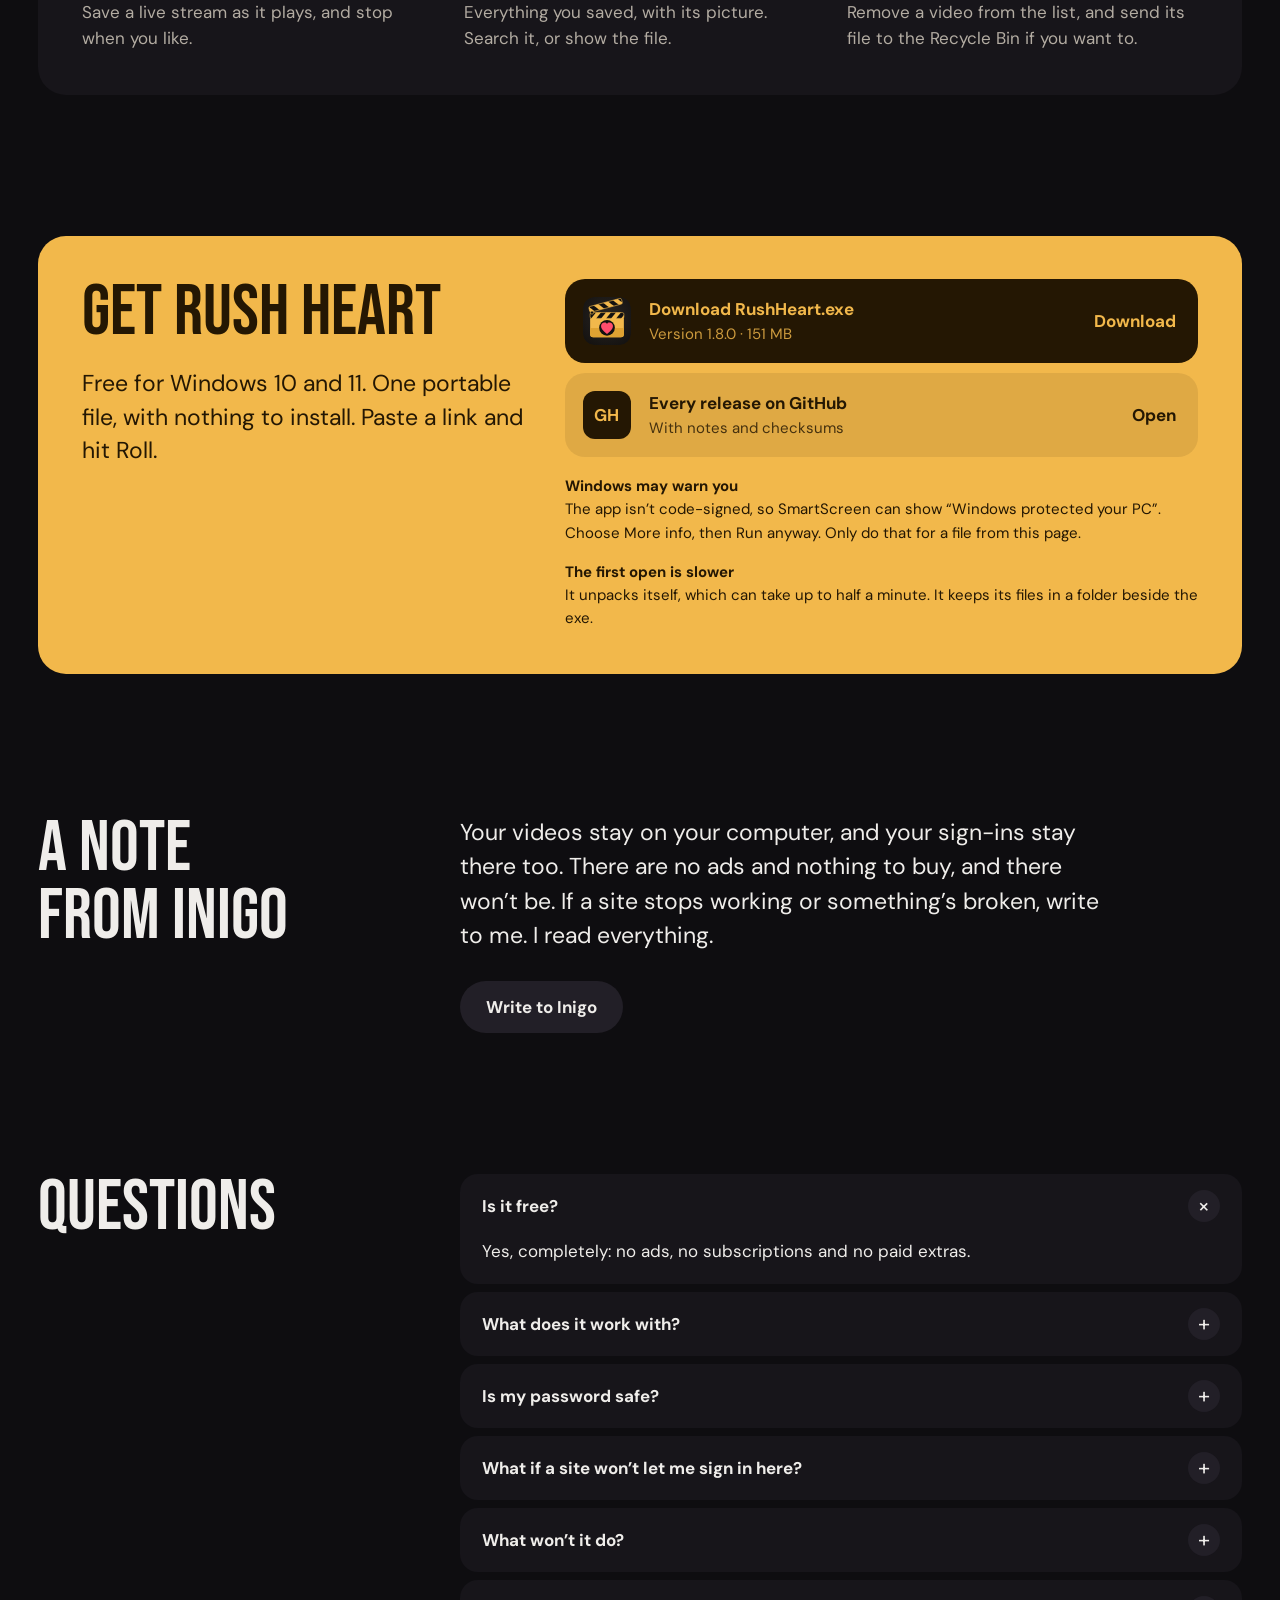
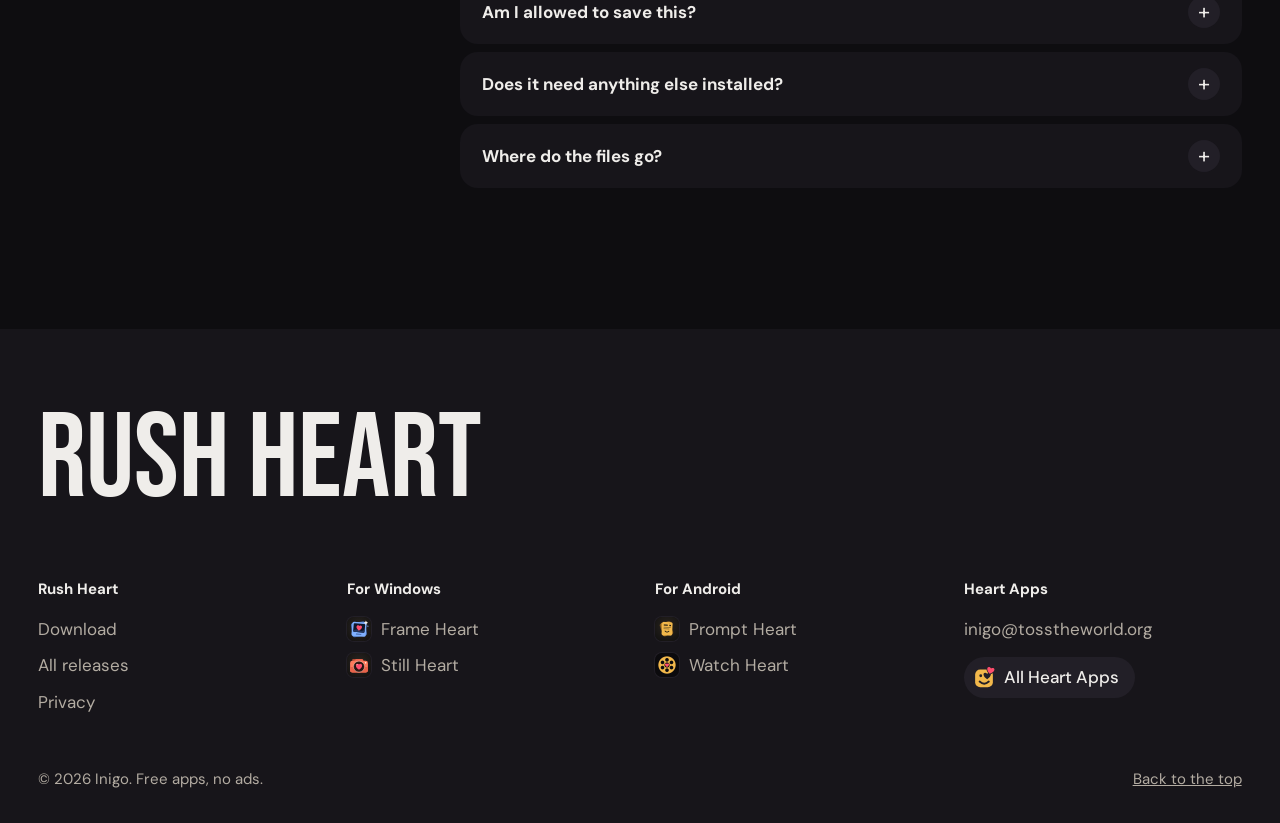
==== commit 42444ce9: "Larger pictures" ====
--- a/index.html
+++ b/index.html
@@ -40,7 +40,8 @@
         <ul class="facts" data-reveal style="--i:3"><li>Free, no ads</li><li>Sign in from inside the app</li><li>Files stay on your computer</li></ul>
       </div>
     </div>
-    <figure class="hero-media"><div class="window" data-reveal style="--i:2"><img src="assets/rushes_history.webp" width="1240" height="800" alt="The Rush Heart history: finished downloads as cards, each with its picture, resolution and size."></div></figure>
+    <figure class="hero-media"><div class="window" data-reveal style="--i:2"><img src="assets/rushes_history-wide.webp" width="1860" height="1200" alt="The Rush Heart history: finished downloads as cards, each with its picture, resolution and size."></div></figure>
+    <div class="wall wall-4" data-reveal aria-hidden="true"><img src="assets/rush-1.webp" alt="" loading="lazy"><img src="assets/rush-2.webp" alt="" loading="lazy"><img src="assets/rush-3.webp" alt="" loading="lazy"><img src="assets/rush-4.webp" alt="" loading="lazy"></div>
   </section>
 
   <!-- Three things it does, one picture each -->
@@ -56,7 +57,7 @@
           <p data-reveal style="--i:1">Pick the quality, or take only the sound in the format you prefer, tagged with its title and cover.</p>
           <ul class="ticks" data-reveal style="--i:2"><li>Up to the best the site offers</li><li>MP3, FLAC, M4A, Opus or WAV</li><li>Playlists and subtitles</li></ul>
         </div>
-        <figure class="row-media"><div class="window" data-reveal><img src="assets/rushes_queue.webp" width="1240" height="800" alt="Rush Heart’s Downloading page with a link box and quality choices." loading="lazy"></div></figure>
+        <figure class="row-media"><div class="window" data-reveal><img src="assets/rushes_queue.webp" alt="Rush Heart’s Downloading page with a link box and quality choices." loading="lazy"></div></figure>
       </article>
 
       <article class="row" aria-labelledby="f2">
@@ -65,7 +66,7 @@
           <p data-reveal style="--i:1">Paste up to 50 links. Rush Heart works through them in a queue, with progress, speed and time left for each.</p>
           <ul class="ticks" data-reveal style="--i:2"><li>Start at a set time, once or daily</li><li>Stop after a set length</li><li>Show any file in its folder</li></ul>
         </div>
-        <figure class="row-media"><div class="window" data-reveal><img src="assets/rushes_history.webp" width="1240" height="800" alt="Finished downloads as cards with pictures, resolution and size." loading="lazy"></div></figure>
+        <figure class="row-media"><div class="window" data-reveal><img src="assets/rushes_history.webp" alt="Finished downloads as cards with pictures, resolution and size." loading="lazy"></div></figure>
       </article>
 
       <article class="row" aria-labelledby="f3">
@@ -74,7 +75,7 @@
           <p data-reveal style="--i:1">Some videos only play for signed-in people. Sign in from Settings and Rush Heart uses your account for that site.</p>
           <ul class="ticks" data-reveal style="--i:2"><li>The site’s own page opens in a window</li><li>A failed video offers Sign in, then retries by itself</li><li>Takes a video’s own password too</li></ul>
         </div>
-        <figure class="row-media"><div class="window" data-reveal><img src="assets/rushes_accounts.webp" width="1240" height="800" alt="The Accounts list in Rush Heart’s settings, with sites to sign in to." loading="lazy"></div></figure>
+        <figure class="row-media"><div class="window" data-reveal><img src="assets/rushes_accounts.webp" alt="The Accounts list in Rush Heart’s settings, with sites to sign in to." loading="lazy"></div></figure>
       </article>
     </div>
   </section>
--- a/theme.css
+++ b/theme.css
@@ -17,19 +17,26 @@
 .way-mark { display: grid; place-items: center; width: 48px; height: 48px; border-radius: 12px; background: var(--field-ink); color: var(--field); font-weight: 700; }
 
 /* The hero: the title across the page, the words and the window below it. */
-.hero { grid-template-columns: minmax(0, 4fr) minmax(0, 8fr); align-items: end; }
-.hero-text { gap: 40px; }
-.hero-side { display: grid; gap: 32px; max-width: 34rem; }
+.hero { grid-template-columns: minmax(0, 1fr); gap: clamp(2rem, 4vw, 3.5rem); }
+.hero-text { gap: clamp(1.5rem, 3vw, 2.5rem); }
+.hero-side { display: grid; gap: 22px 32px; }
 @media (min-width: 961px) {
-  .hero { grid-template-rows: auto auto; row-gap: 0; }
-  .hero-text { display: contents; }
-  .hero h1 { grid-column: 1 / -1; grid-row: 1; margin-bottom: clamp(1.5rem, 3vw, 2.5rem); }
-  .hero-side { grid-column: 1; grid-row: 2; align-self: start; padding-top: clamp(1rem, 3vw, 2.5rem); }
-  .hero-media { grid-column: 2; grid-row: 2; }
+  .hero-side { grid-template-columns: minmax(0, 6fr) minmax(0, 5fr); align-items: start; }
+  .hero-side .lede { max-width: 36ch; }
+  .hero-side .facts { grid-column: 1 / -1; }
 }
 .window { overflow: hidden; width: 100%; border-radius: 16px; background: var(--surface-2); box-shadow: 0 30px 80px rgba(0, 0, 0, 0.45); }
 .window img { display: block; width: 100%; height: auto; }
-.row-media { padding: clamp(1rem, 2.4vw, 2rem); }
+.row { grid-template-columns: minmax(0, 5fr) minmax(0, 7fr); }
+.row:nth-child(even) { grid-template-columns: minmax(0, 7fr) minmax(0, 5fr); }
+.row-media { display: block; padding: 0; background: none; }
+.row-media .compare { aspect-ratio: 3 / 2; }
+
+/* A wall of pictures */
+.wall { display: grid; gap: 10px; margin-top: clamp(1.5rem, 3vw, 2.5rem); }
+.wall-6 { grid-template-columns: repeat(6, minmax(0, 1fr)); }
+.wall-4 { grid-template-columns: repeat(4, minmax(0, 1fr)); }
+.wall img { display: block; width: 100%; height: auto; border-radius: 12px; }
 
 /* Sites that take an account, as a plain list */
 .import { display: grid; grid-template-columns: minmax(0, 5fr) minmax(0, 7fr); gap: var(--gap); }
@@ -61,8 +68,10 @@
 .doc-lede { font-size: var(--s-lede); color: var(--ink) !important; }
 
 @media (max-width: 960px) {
-  .hero { grid-template-columns: 1fr; }
+  .row, .row:nth-child(even) { grid-template-columns: minmax(0, 1fr); }
   .import { grid-template-columns: 1fr; gap: 32px; }
+  .wall-6 { grid-template-columns: repeat(3, minmax(0, 1fr)); }
+  .wall-4 { grid-template-columns: repeat(2, minmax(0, 1fr)); }
 }
 @media (max-width: 680px) {
   .sources { grid-template-columns: 1fr; }
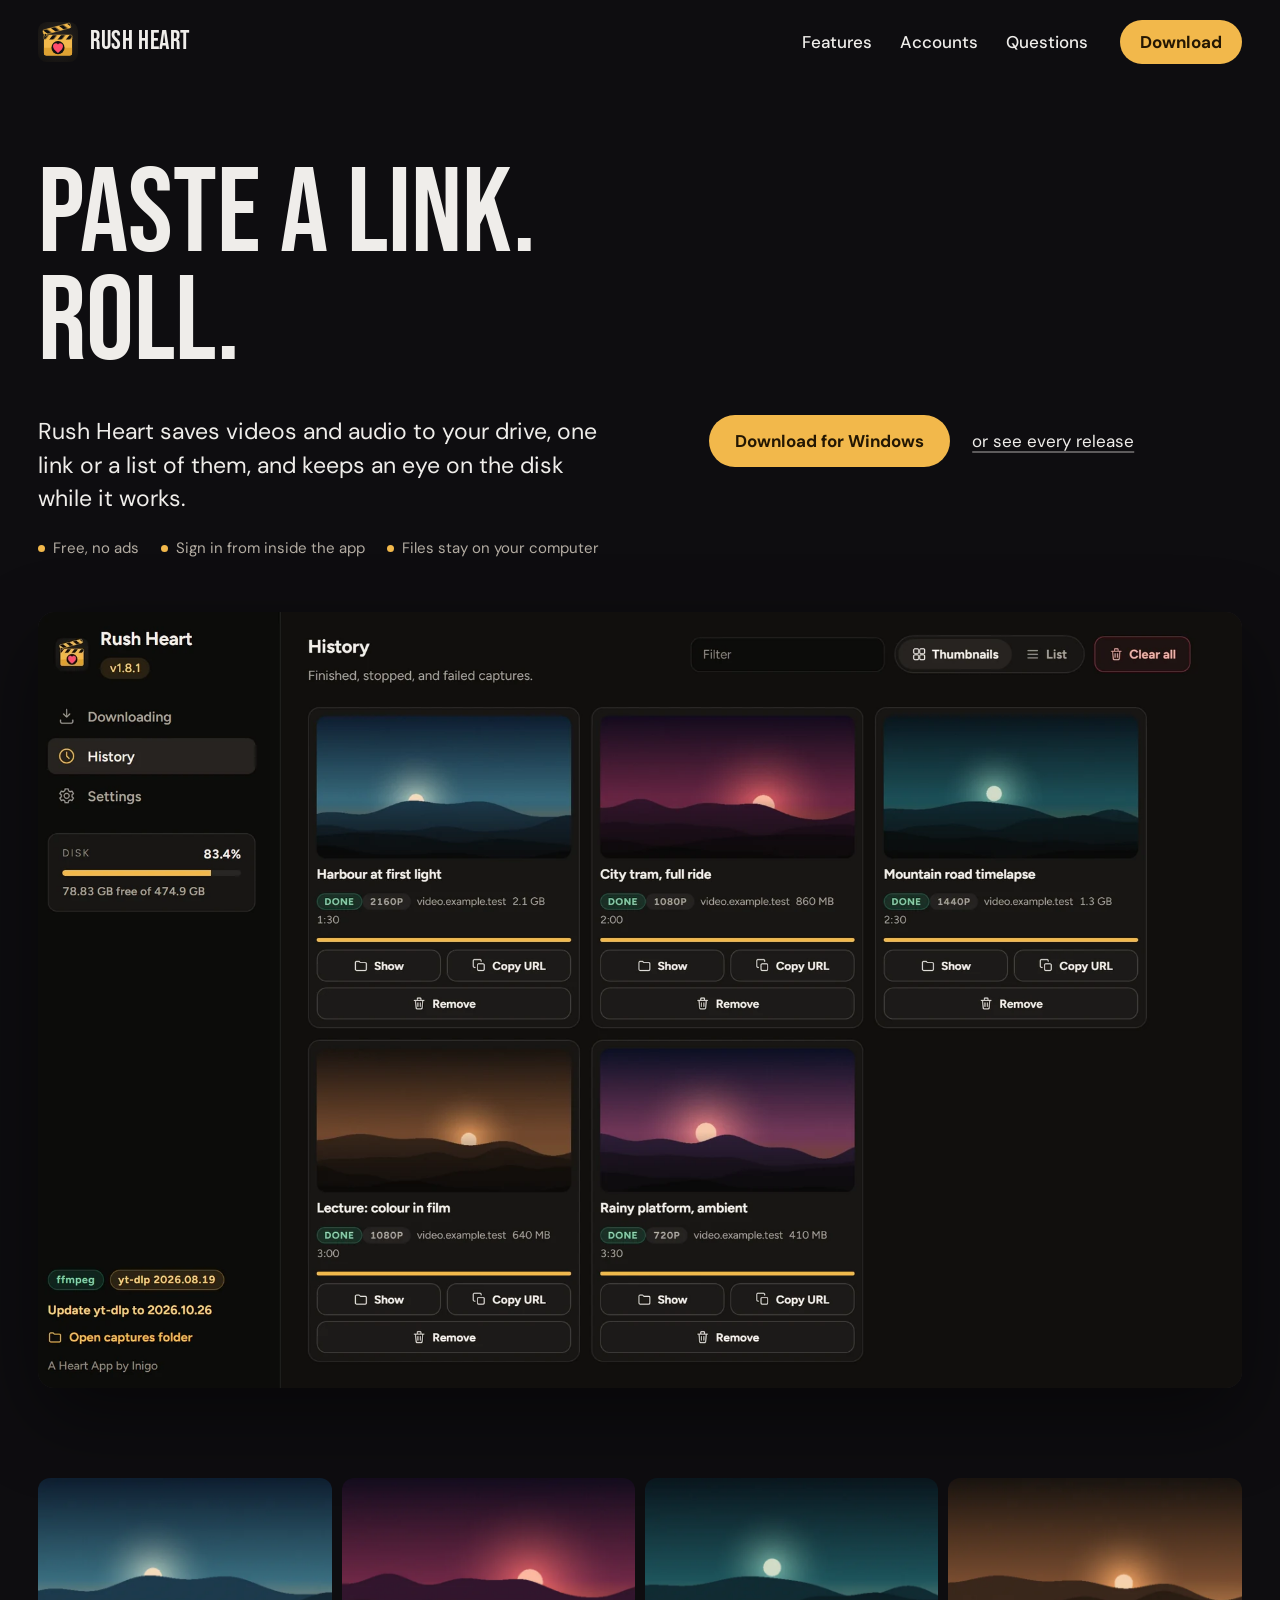
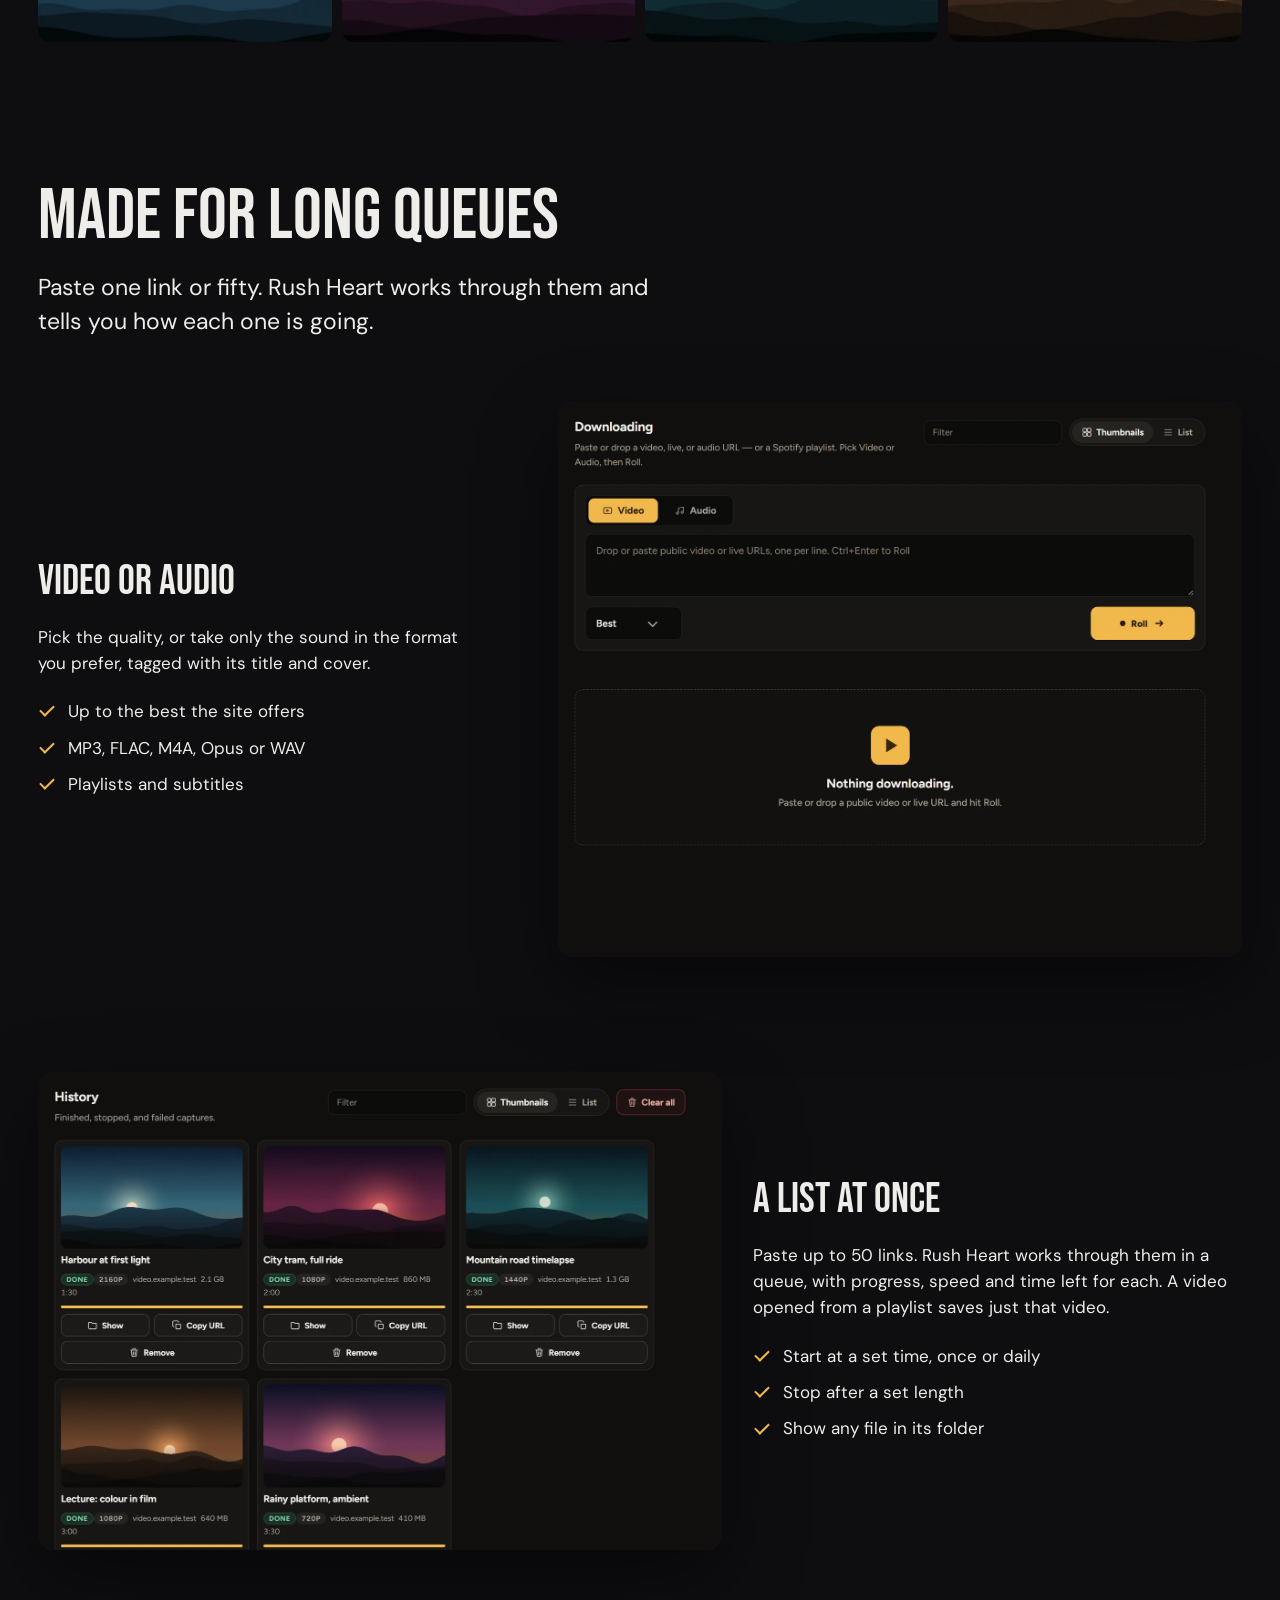
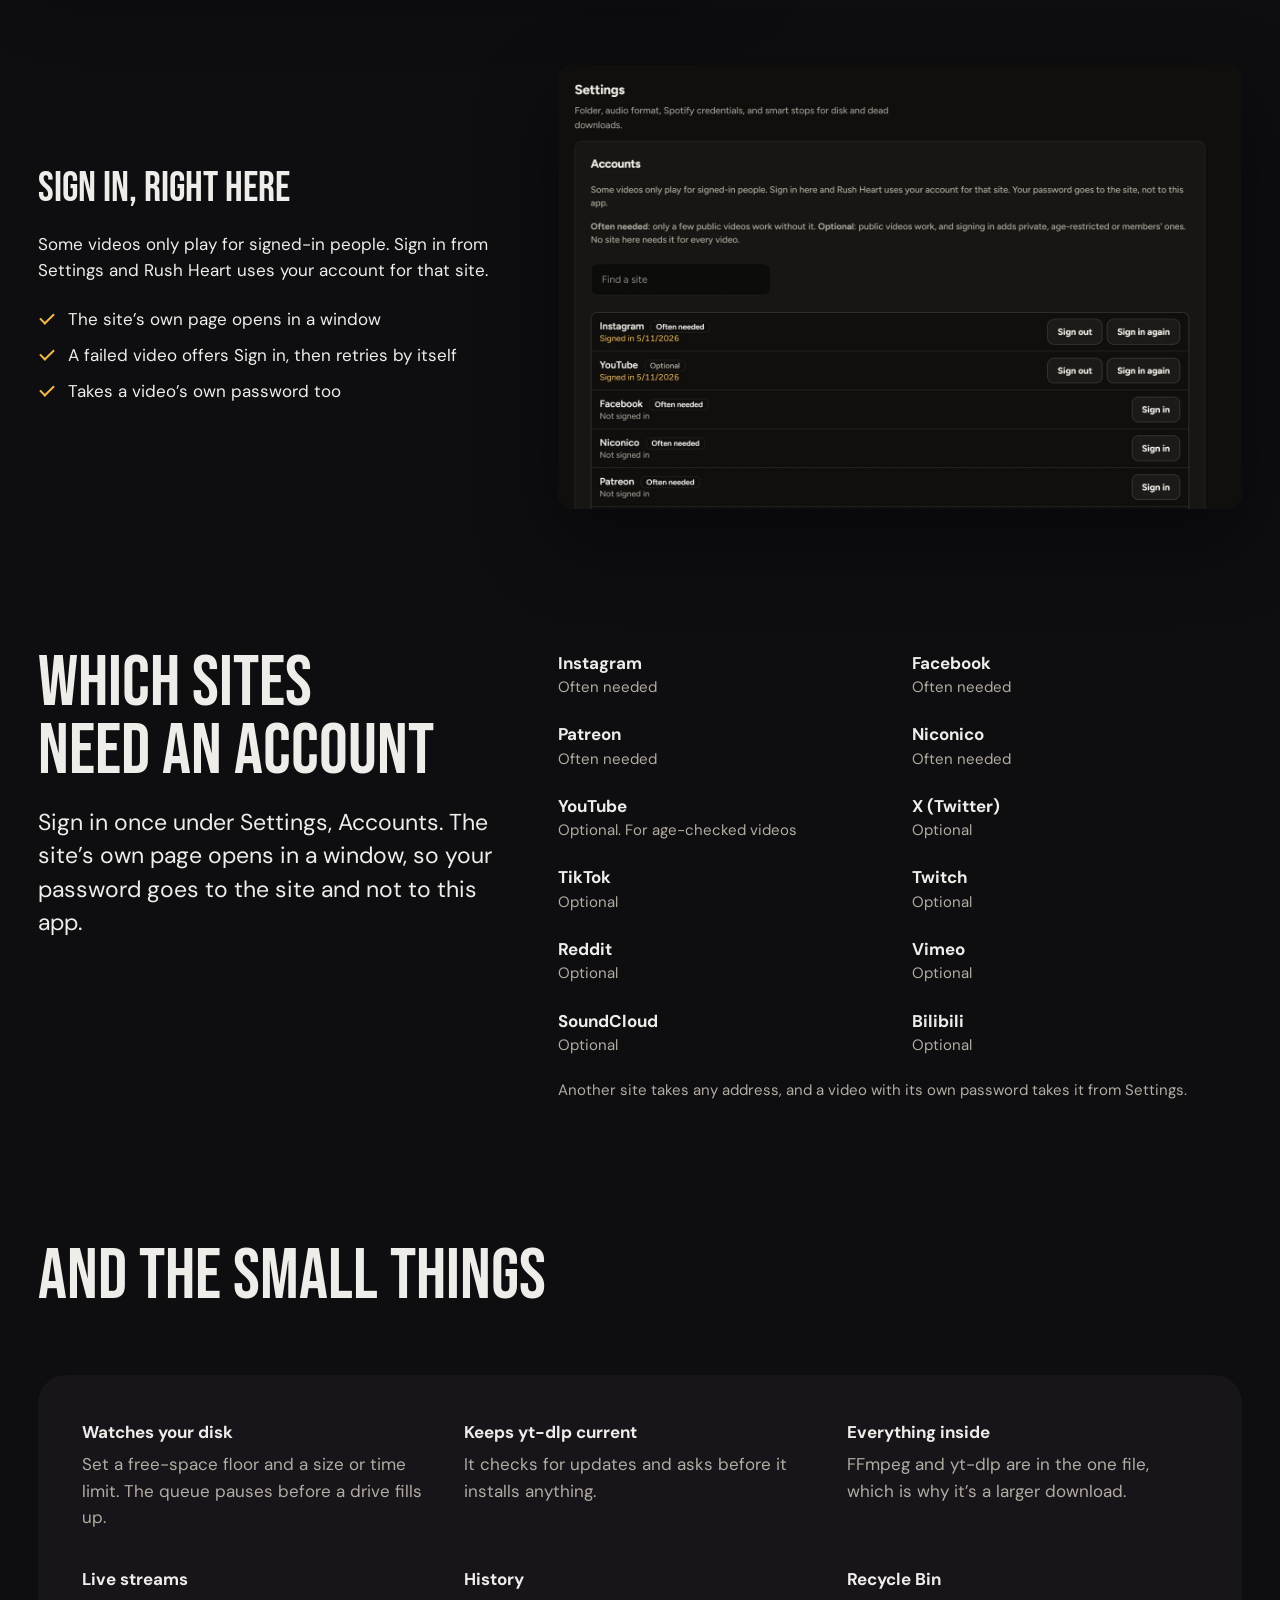
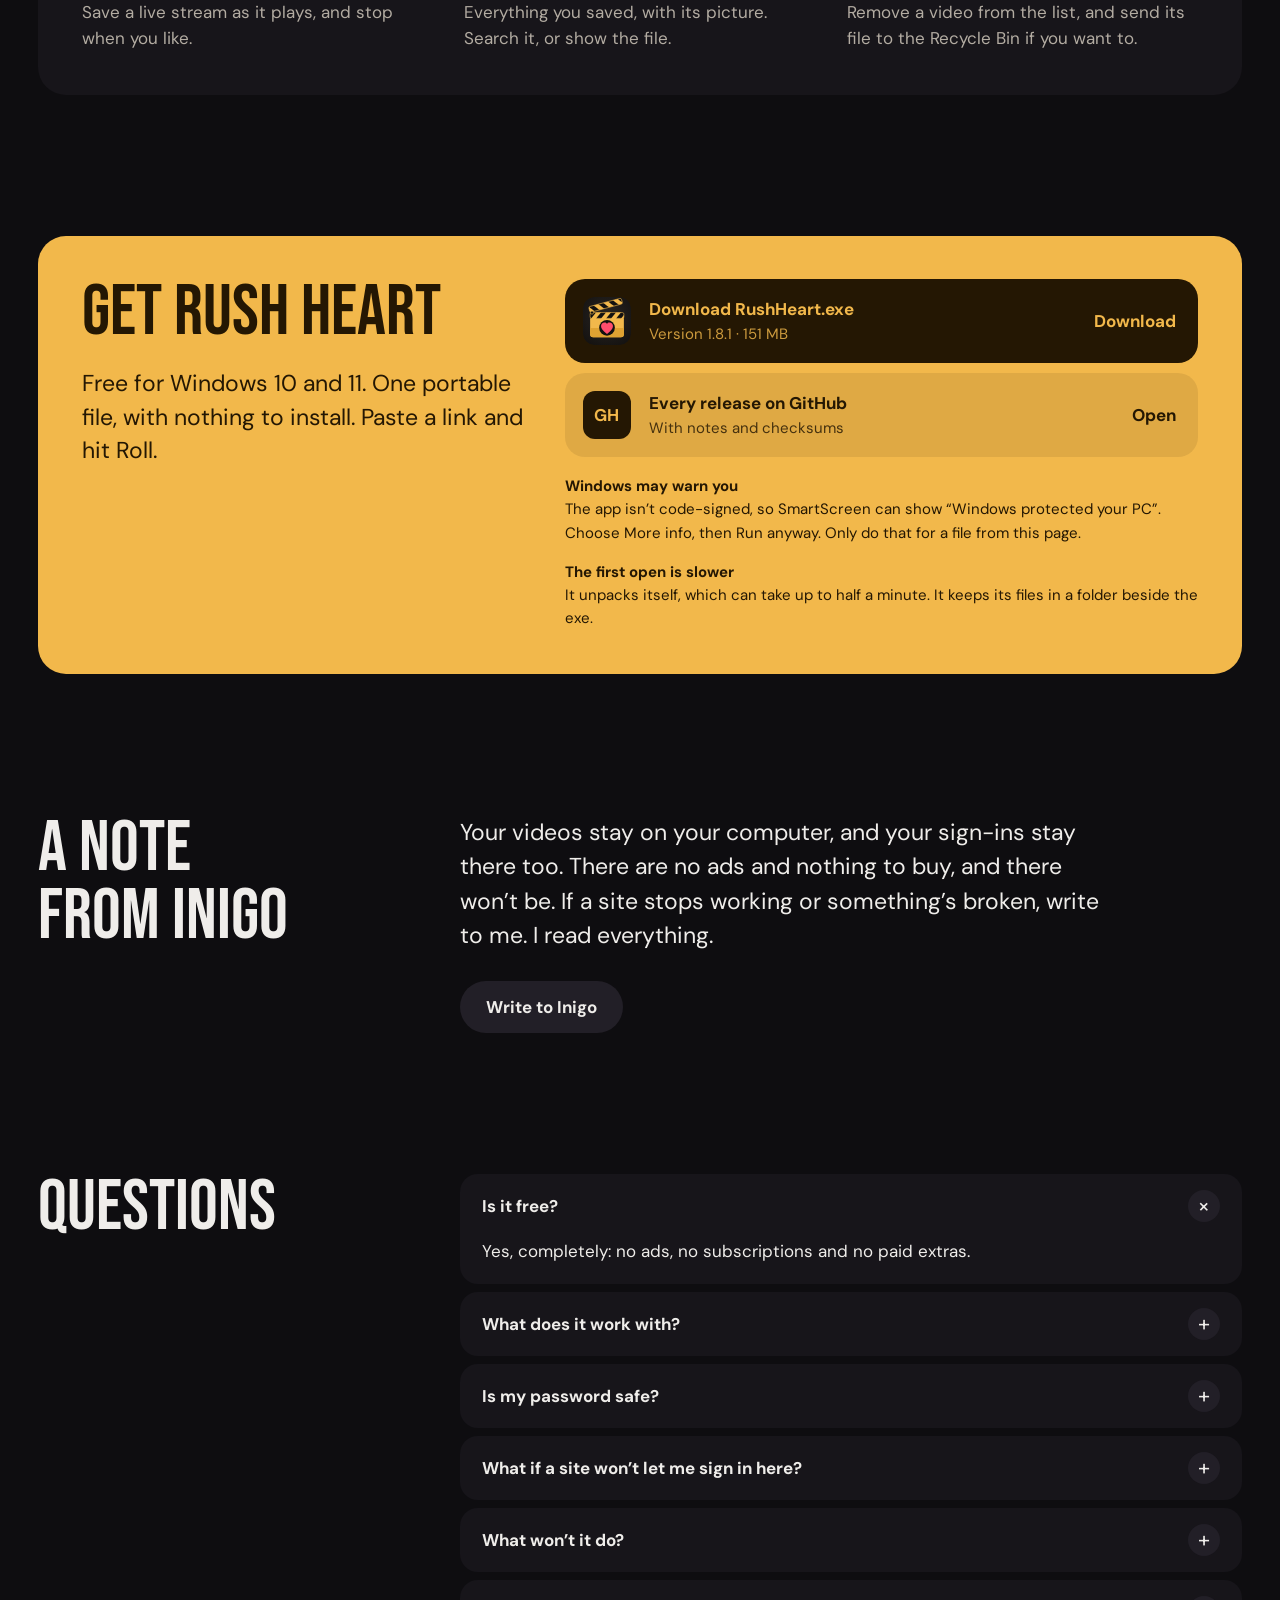
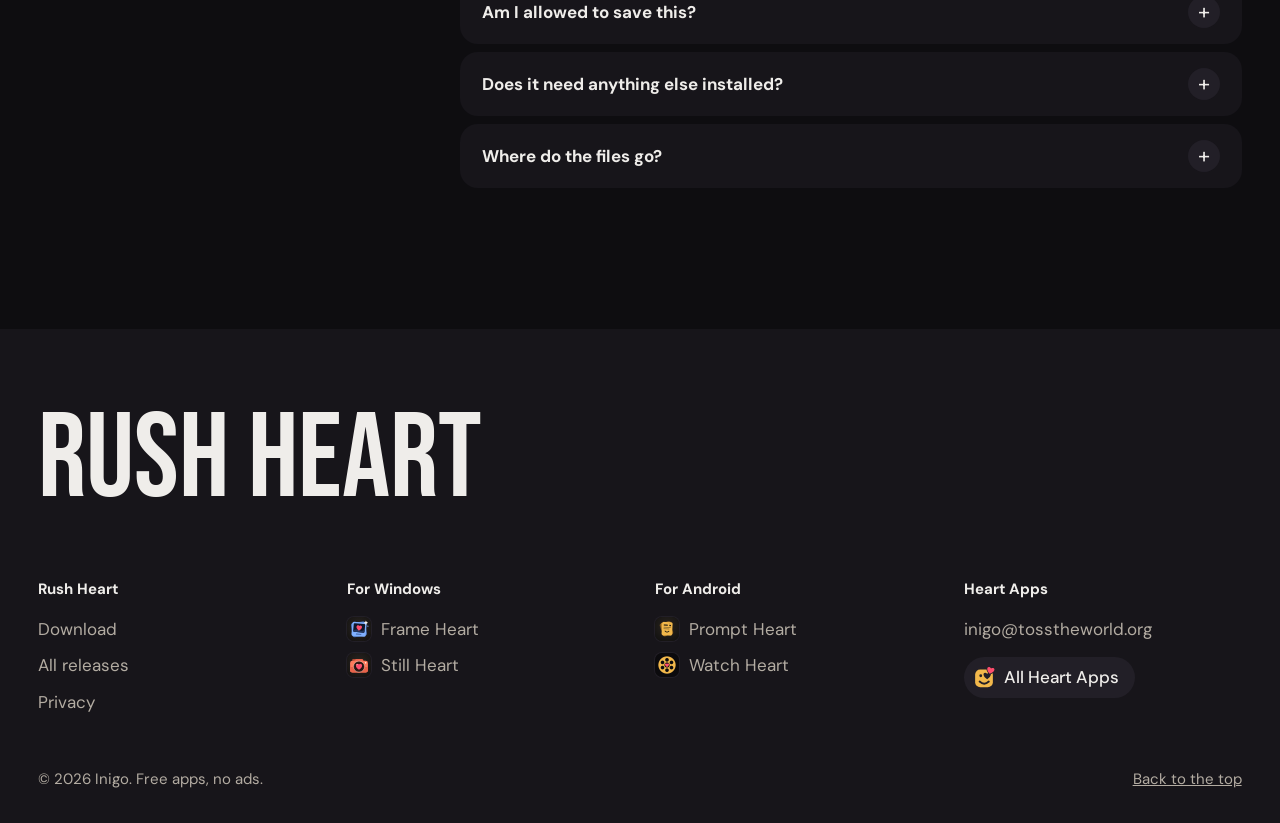
==== commit 084ae064: "Rush Heart 1.8.1" ====
--- a/index.html
+++ b/index.html
@@ -63,7 +63,7 @@
       <article class="row" aria-labelledby="f2">
         <div class="row-text">
           <h3 id="f2" class="h3" data-reveal>A list at once</h3>
-          <p data-reveal style="--i:1">Paste up to 50 links. Rush Heart works through them in a queue, with progress, speed and time left for each.</p>
+          <p data-reveal style="--i:1">Paste up to 50 links. Rush Heart works through them in a queue, with progress, speed and time left for each. A video opened from a playlist saves just that video.</p>
           <ul class="ticks" data-reveal style="--i:2"><li>Start at a set time, once or daily</li><li>Stop after a set length</li><li>Show any file in its folder</li></ul>
         </div>
         <figure class="row-media"><div class="window" data-reveal><img src="assets/rushes_history.webp" alt="Finished downloads as cards with pictures, resolution and size." loading="lazy"></div></figure>
@@ -84,11 +84,11 @@
   <section id="accounts" class="section wrap" aria-labelledby="accounts-title">
     <div class="import">
       <div class="head">
-        <h2 id="accounts-title" class="h2" data-reveal>Sites that know your account</h2>
+        <h2 id="accounts-title" class="h2" data-reveal>Which sites need an account</h2>
         <p data-reveal style="--i:1">Sign in once under Settings, Accounts. The site’s own page opens in a window, so your password goes to the site and not to this app.</p>
       </div>
       <div data-reveal style="--i:1">
-        <ul class="sources"><li><strong>YouTube</strong><span>Age-checked videos</span></li><li><strong>Instagram</strong><span>Sign in here</span></li><li><strong>X (Twitter)</strong><span>Sign in here</span></li><li><strong>Facebook</strong><span>Sign in here</span></li><li><strong>TikTok</strong><span>Sign in here</span></li><li><strong>Twitch</strong><span>Sign in here</span></li><li><strong>Reddit</strong><span>Sign in here</span></li><li><strong>Vimeo</strong><span>Sign in here</span></li><li><strong>SoundCloud</strong><span>Sign in here</span></li><li><strong>Bilibili</strong><span>Sign in here</span></li><li><strong>Niconico</strong><span>Sign in here</span></li><li><strong>Patreon</strong><span>Sign in here</span></li></ul>
+        <ul class="sources"><li><strong>Instagram</strong><span>Often needed</span></li><li><strong>Facebook</strong><span>Often needed</span></li><li><strong>Patreon</strong><span>Often needed</span></li><li><strong>Niconico</strong><span>Often needed</span></li><li><strong>YouTube</strong><span>Optional. For age-checked videos</span></li><li><strong>X (Twitter)</strong><span>Optional</span></li><li><strong>TikTok</strong><span>Optional</span></li><li><strong>Twitch</strong><span>Optional</span></li><li><strong>Reddit</strong><span>Optional</span></li><li><strong>Vimeo</strong><span>Optional</span></li><li><strong>SoundCloud</strong><span>Optional</span></li><li><strong>Bilibili</strong><span>Optional</span></li></ul>
         <p class="import-after">Another site takes any address, and a video with its own password takes it from Settings.</p>
       </div>
     </div>
@@ -108,7 +108,7 @@
         <p data-reveal style="--i:1">Free for Windows 10 and 11. One portable file, with nothing to install. Paste a link and hit Roll.</p>
       </div>
       <div class="ways">
-        <a class="way way-main" href="https://github.com/inigo-code/rush-heart-site/releases/latest/download/RushHeart.exe" data-reveal><img src="assets/rush-heart.svg" width="48" height="48" alt=""><span><strong>Download RushHeart.exe</strong><span>Version 1.8.0 · 151 MB</span></span><span class="go">Download</span></a>
+        <a class="way way-main" href="https://github.com/inigo-code/rush-heart-site/releases/latest/download/RushHeart.exe" data-reveal><img src="assets/rush-heart.svg" width="48" height="48" alt=""><span><strong>Download RushHeart.exe</strong><span>Version 1.8.1 · 151 MB</span></span><span class="go">Download</span></a>
         <a class="way" href="https://github.com/inigo-code/rush-heart-site/releases" data-reveal style="--i:1"><span class="way-mark" aria-hidden="true">GH</span><span><strong>Every release on GitHub</strong><span>With notes and checksums</span></span><span class="go">Open</span></a>
         <div class="notes" data-reveal style="--i:2">
           <p><strong>Windows may warn you</strong>The app isn’t code-signed, so SmartScreen can show “Windows protected your PC”. Choose More info, then Run anyway. Only do that for a file from this page.</p>
--- a/theme.css
+++ b/theme.css
@@ -30,7 +30,7 @@
 .row { grid-template-columns: minmax(0, 5fr) minmax(0, 7fr); }
 .row:nth-child(even) { grid-template-columns: minmax(0, 7fr) minmax(0, 5fr); }
 .row-media { display: block; padding: 0; background: none; }
-.row-media .compare { aspect-ratio: 3 / 2; }
+.row-media .compare { width: 100%; aspect-ratio: 3 / 2; }
 
 /* A wall of pictures */
 .wall { display: grid; gap: 10px; margin-top: clamp(1.5rem, 3vw, 2.5rem); }
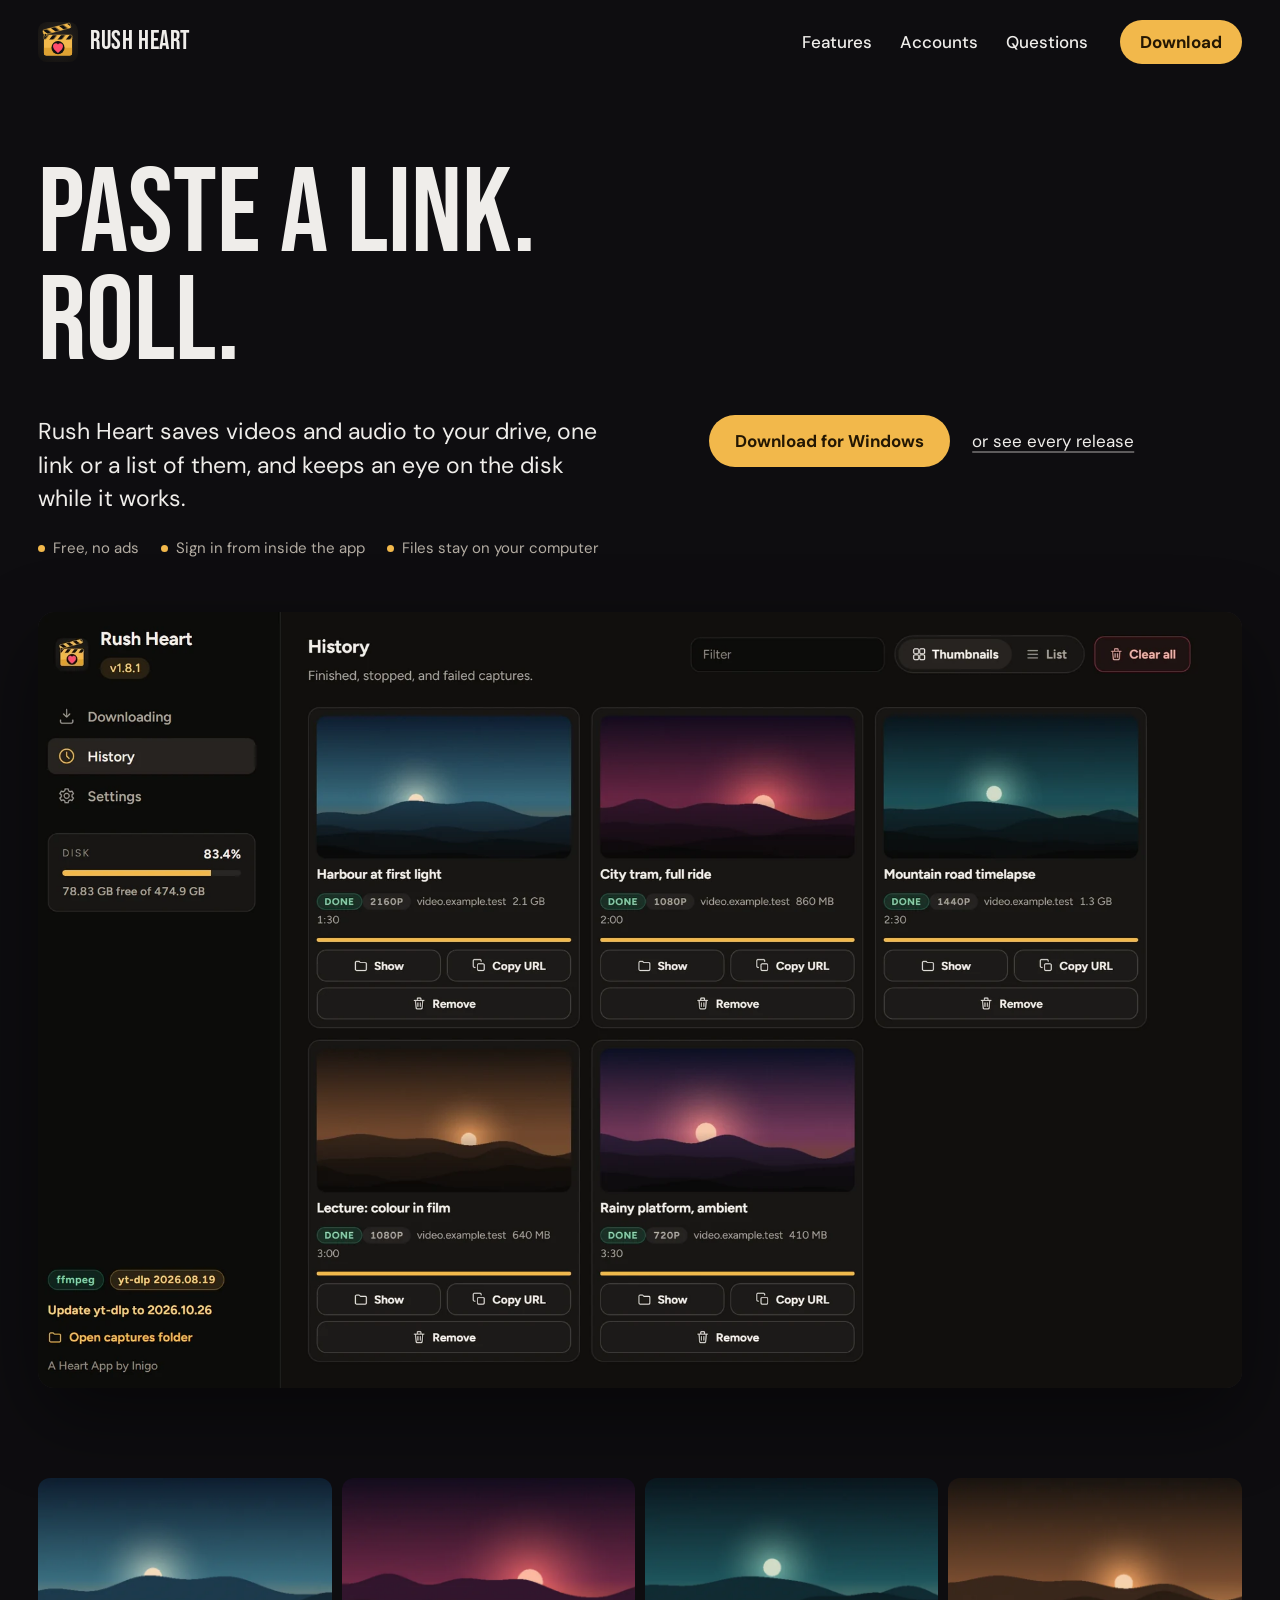
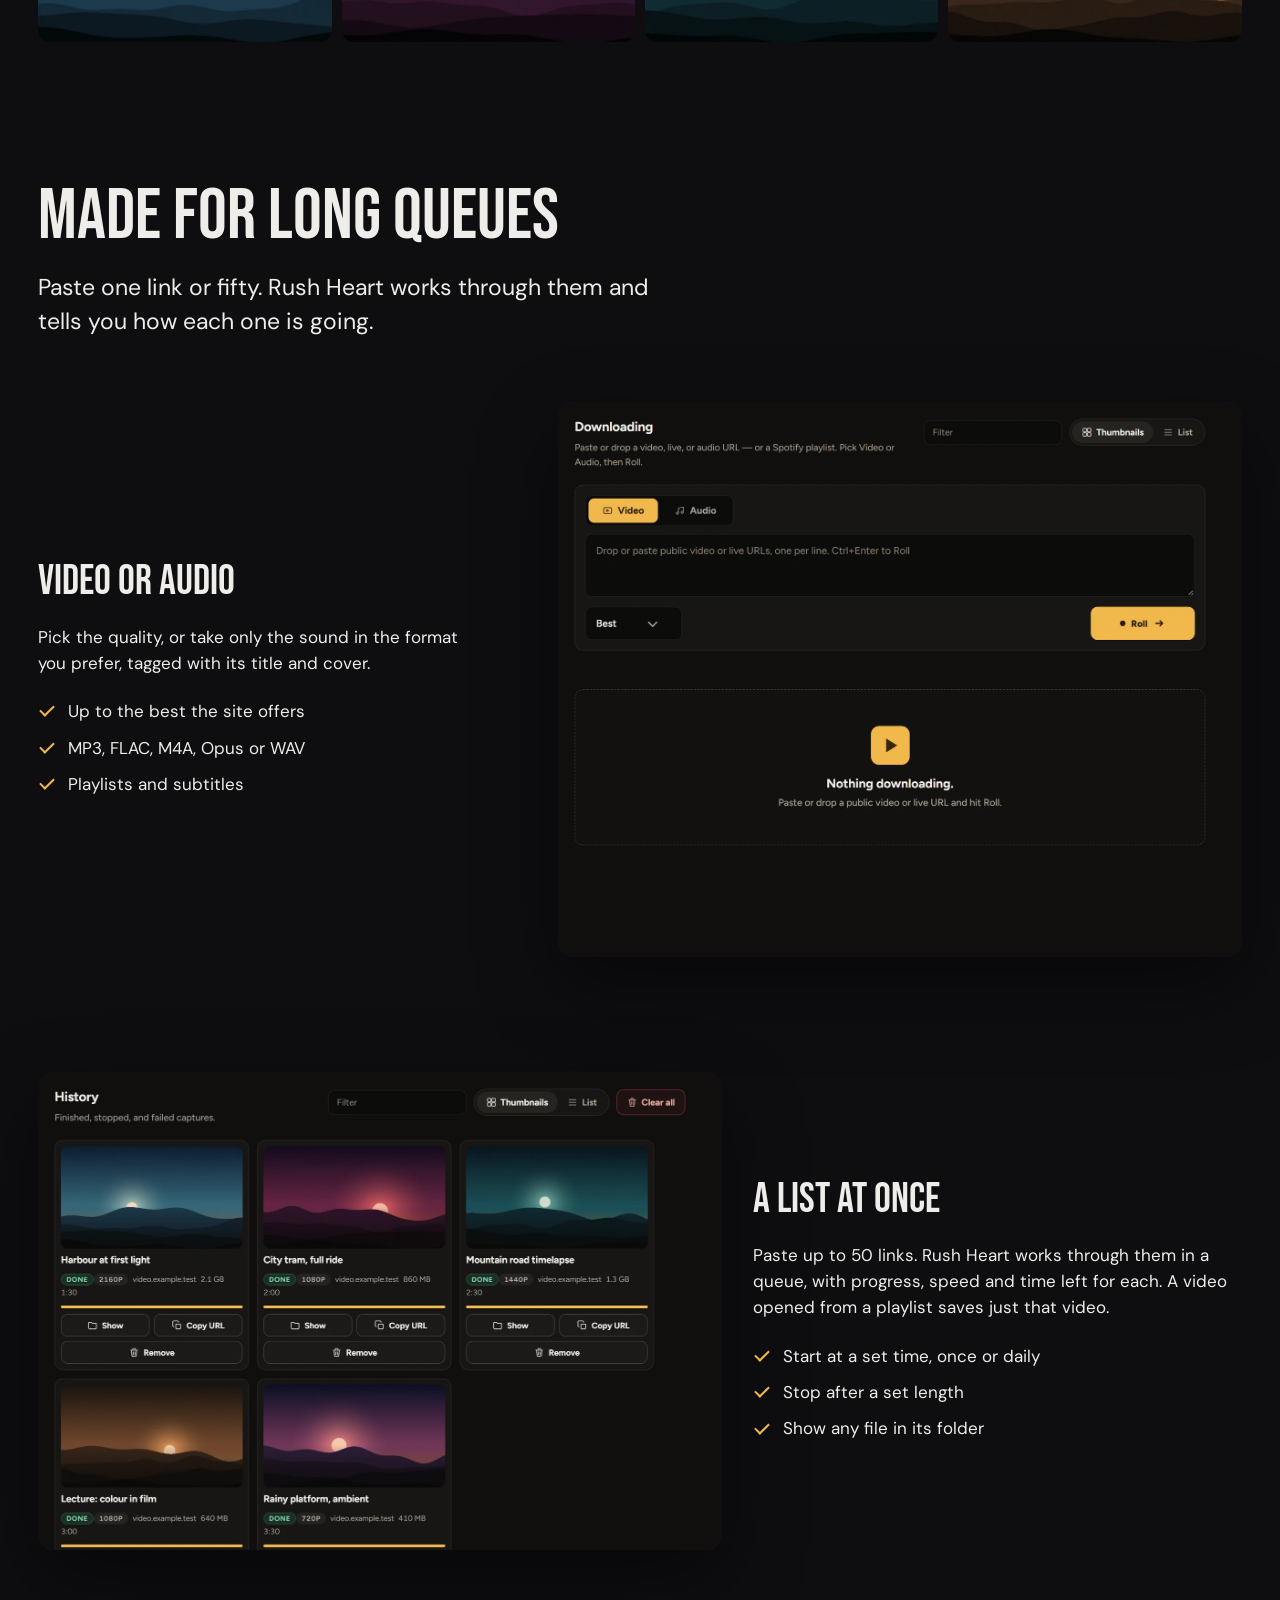
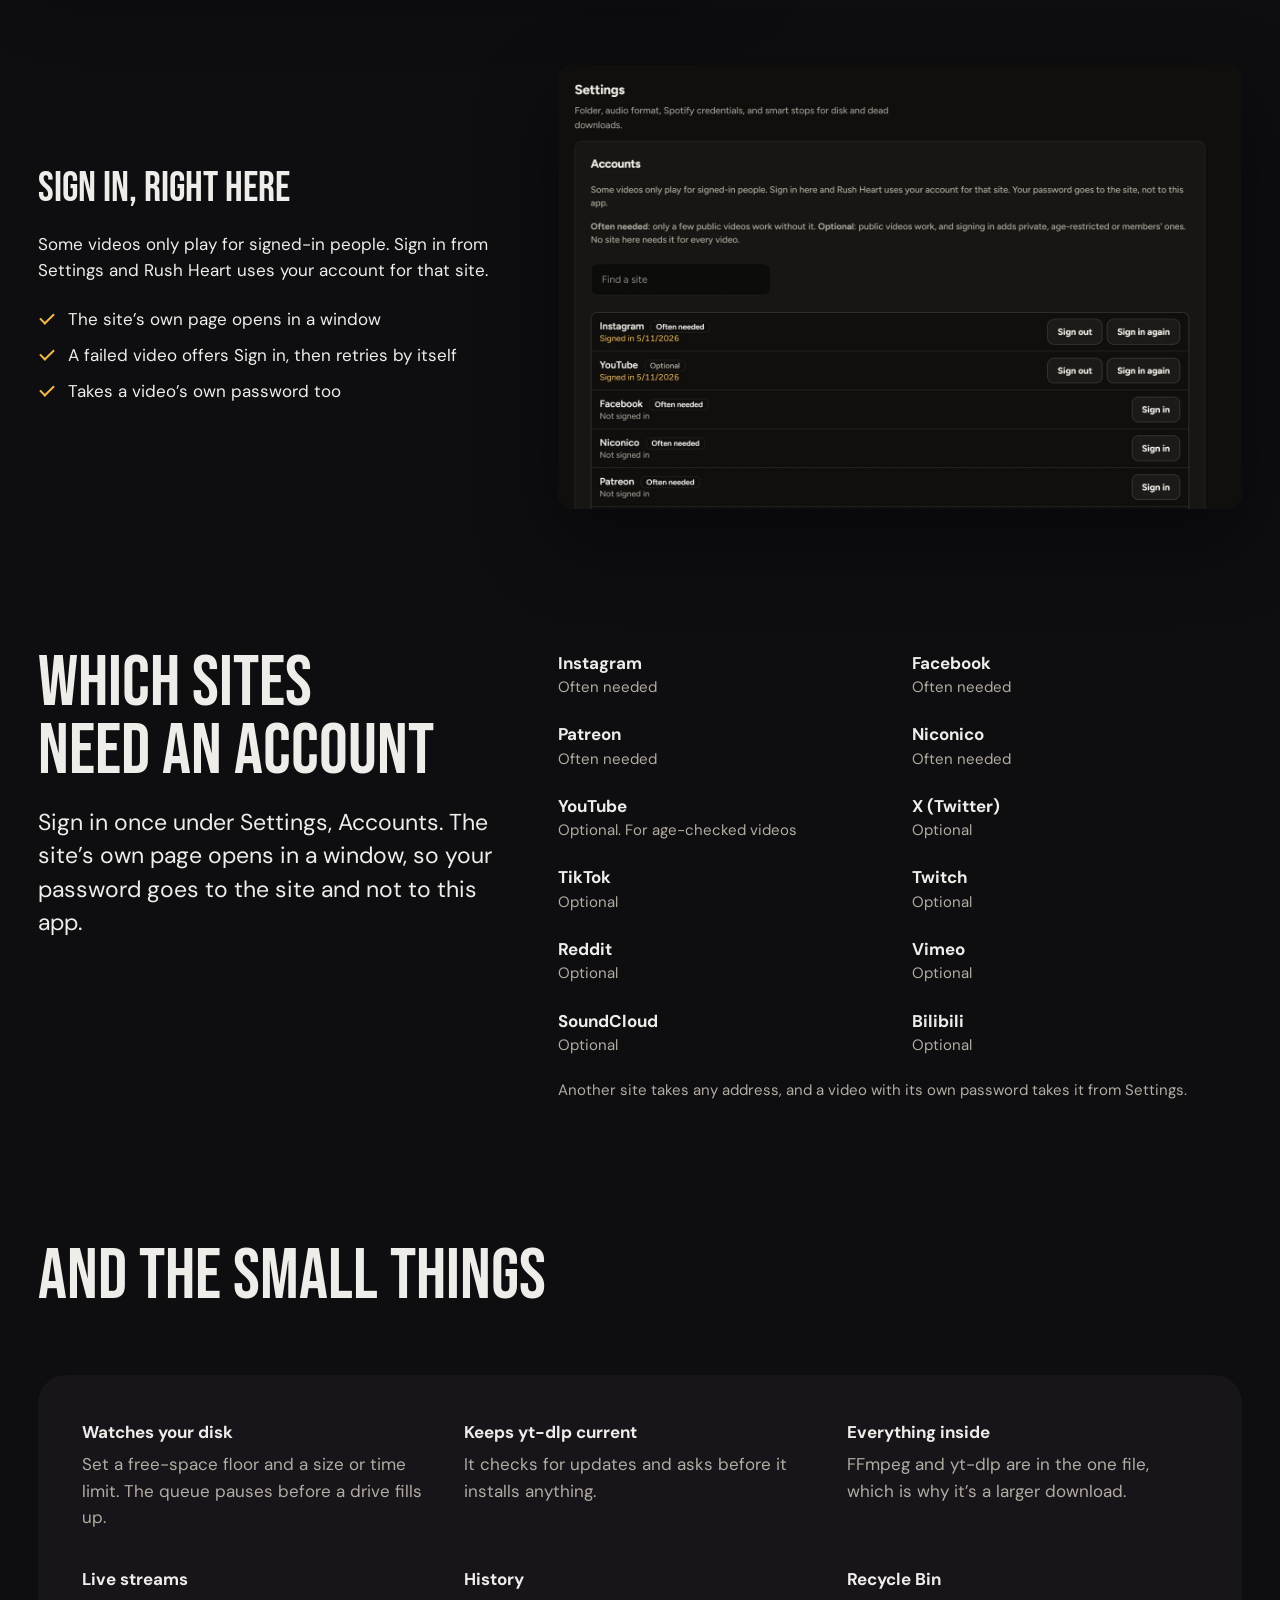
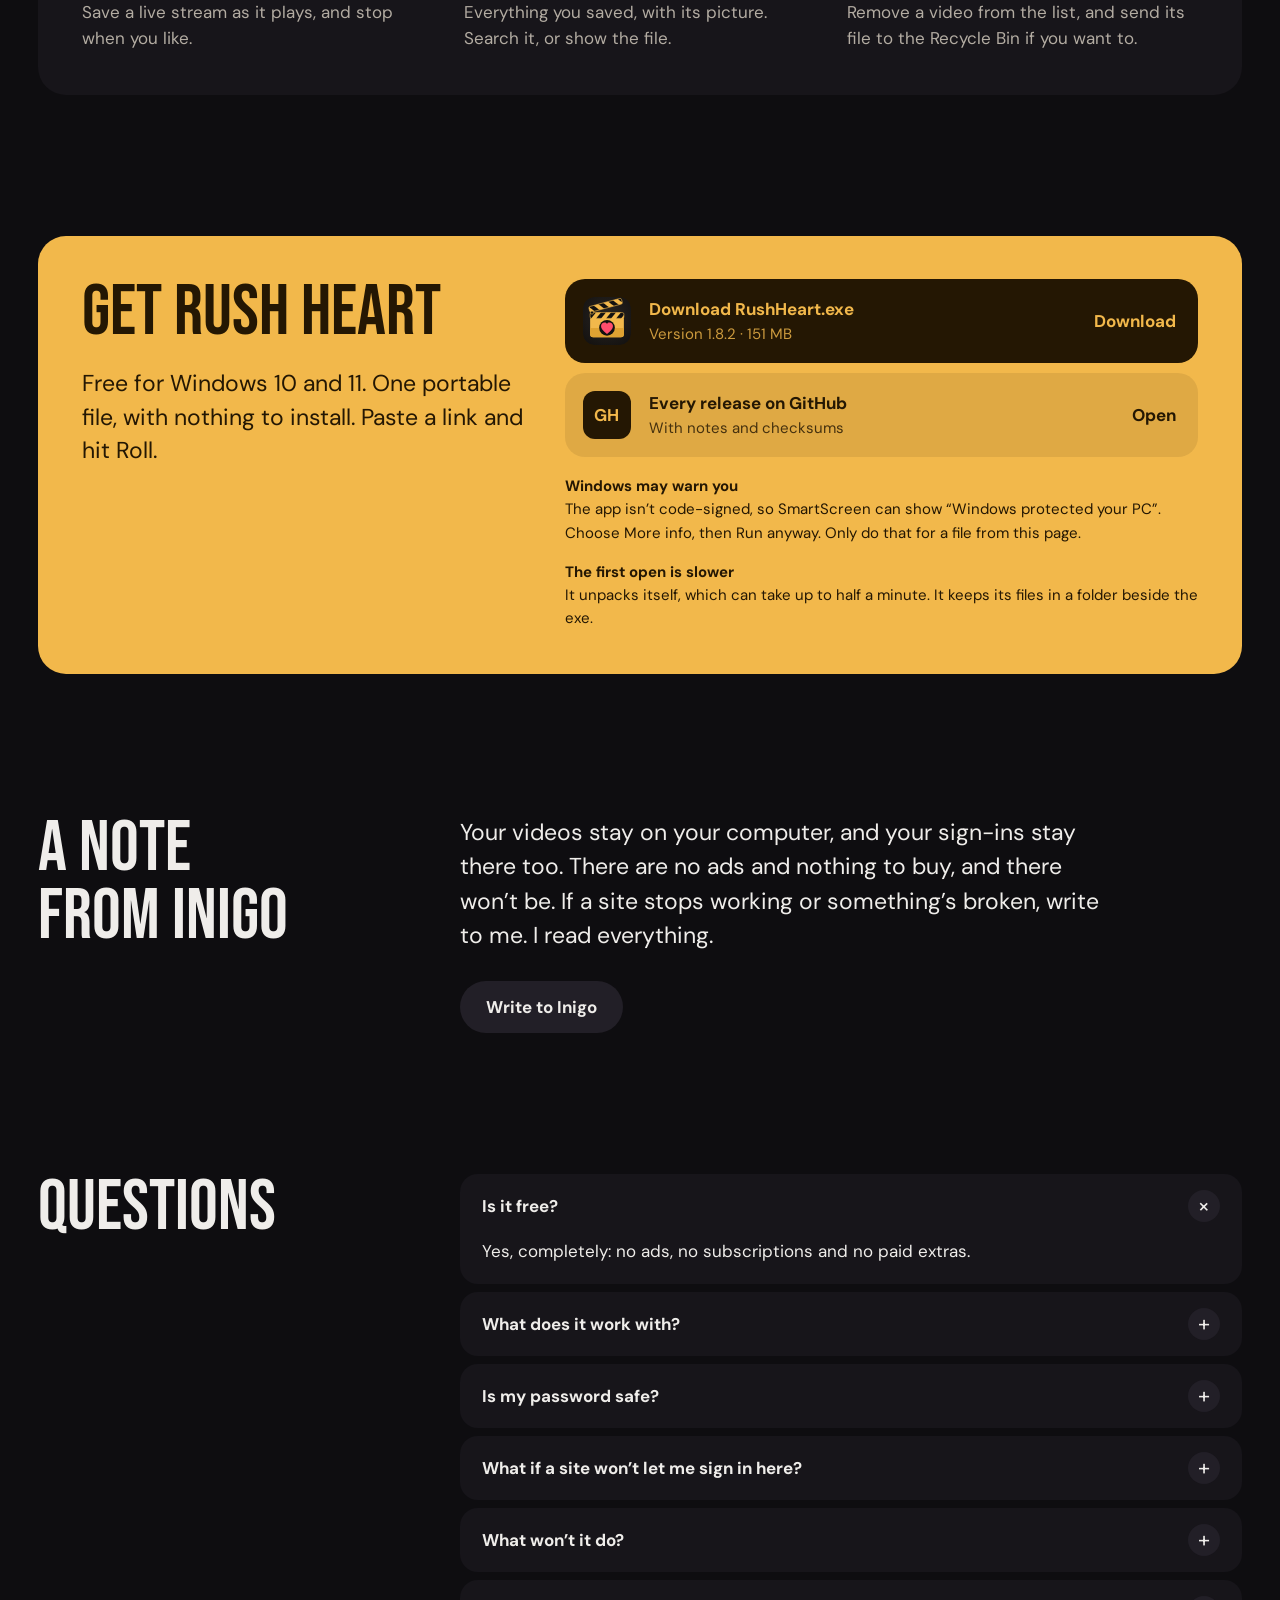
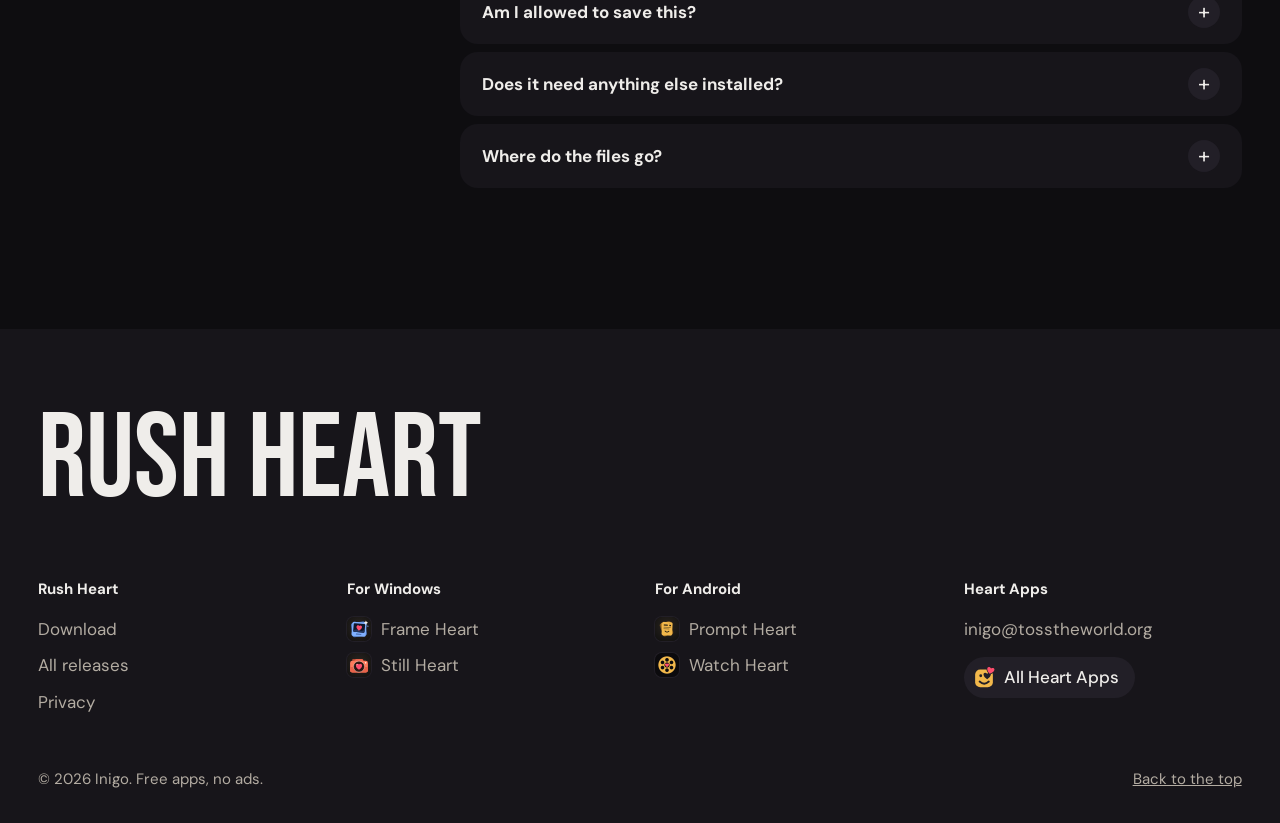
==== commit ada9e840: "Rush Heart 1.8.2" ====
--- a/index.html
+++ b/index.html
@@ -108,7 +108,7 @@
         <p data-reveal style="--i:1">Free for Windows 10 and 11. One portable file, with nothing to install. Paste a link and hit Roll.</p>
       </div>
       <div class="ways">
-        <a class="way way-main" href="https://github.com/inigo-code/rush-heart-site/releases/latest/download/RushHeart.exe" data-reveal><img src="assets/rush-heart.svg" width="48" height="48" alt=""><span><strong>Download RushHeart.exe</strong><span>Version 1.8.1 · 151 MB</span></span><span class="go">Download</span></a>
+        <a class="way way-main" href="https://github.com/inigo-code/rush-heart-site/releases/latest/download/RushHeart.exe" data-reveal><img src="assets/rush-heart.svg" width="48" height="48" alt=""><span><strong>Download RushHeart.exe</strong><span>Version 1.8.2 · 151 MB</span></span><span class="go">Download</span></a>
         <a class="way" href="https://github.com/inigo-code/rush-heart-site/releases" data-reveal style="--i:1"><span class="way-mark" aria-hidden="true">GH</span><span><strong>Every release on GitHub</strong><span>With notes and checksums</span></span><span class="go">Open</span></a>
         <div class="notes" data-reveal style="--i:2">
           <p><strong>Windows may warn you</strong>The app isn’t code-signed, so SmartScreen can show “Windows protected your PC”. Choose More info, then Run anyway. Only do that for a file from this page.</p>
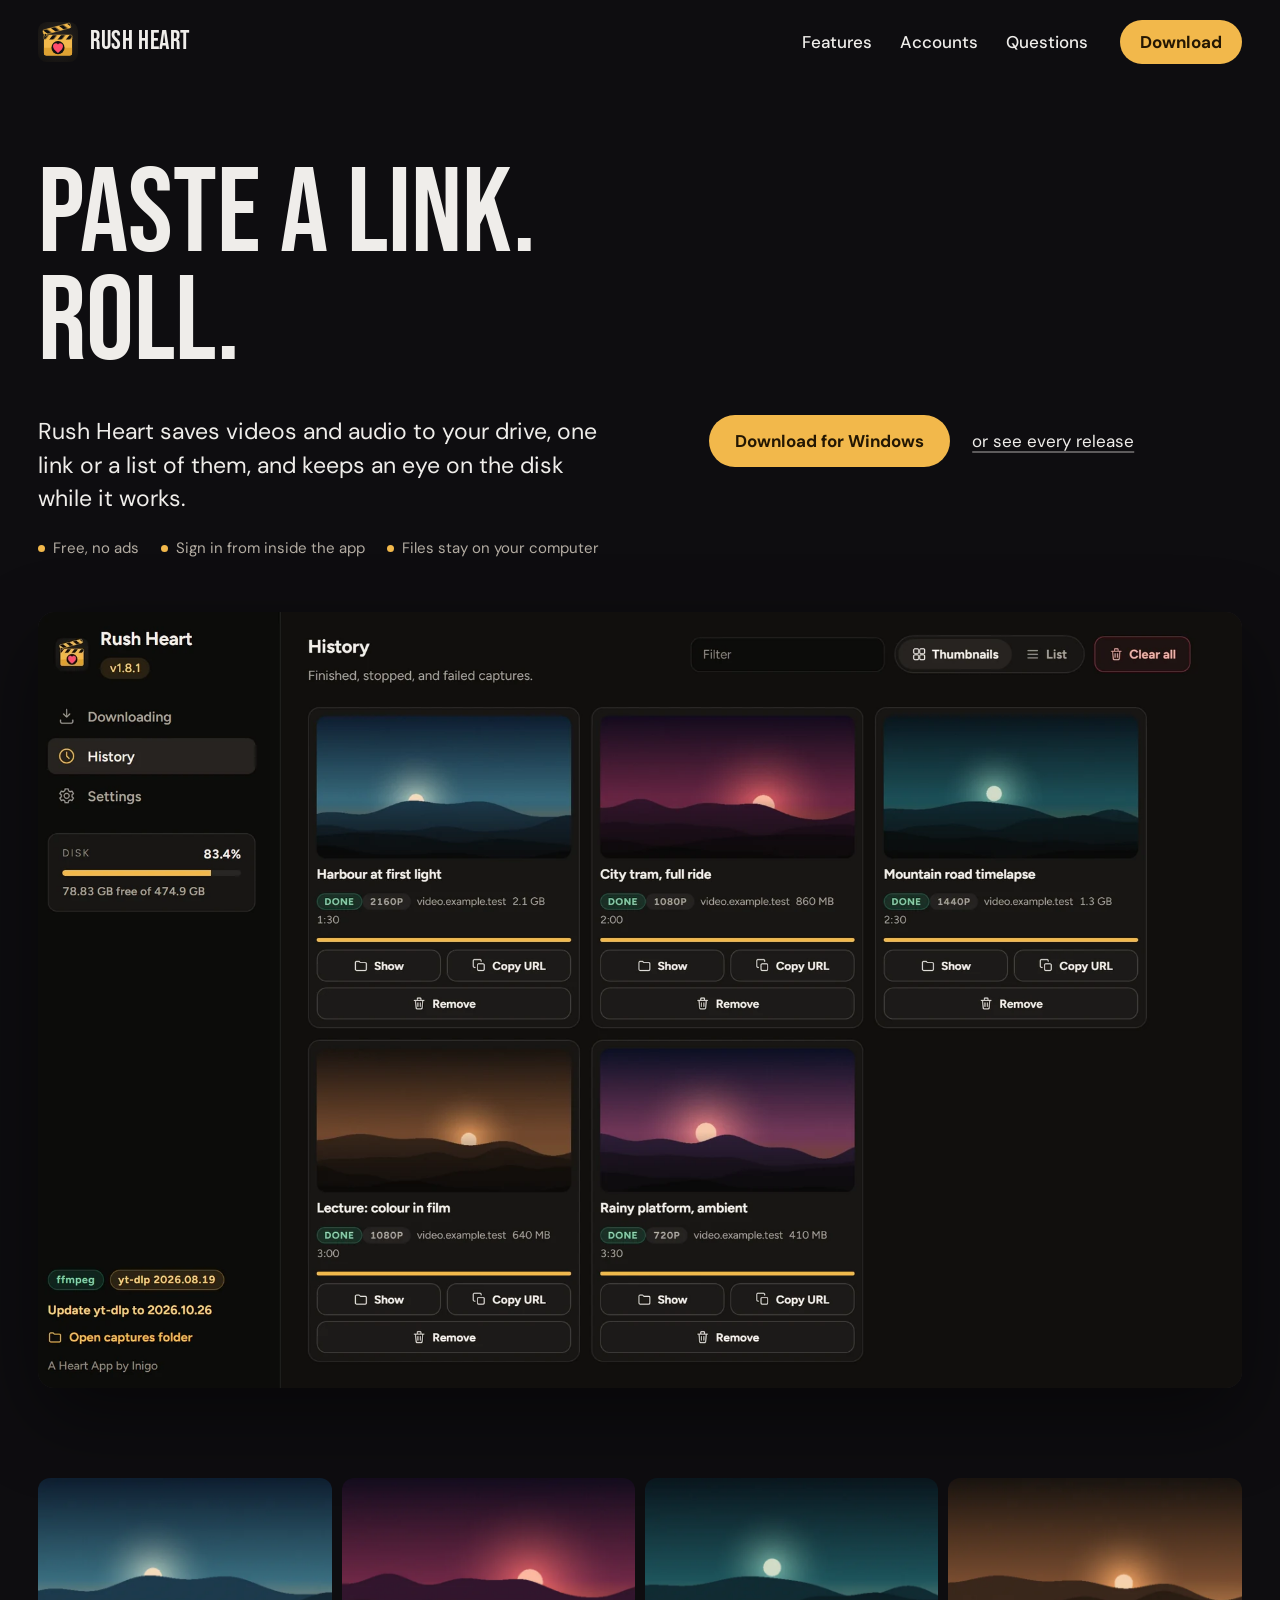
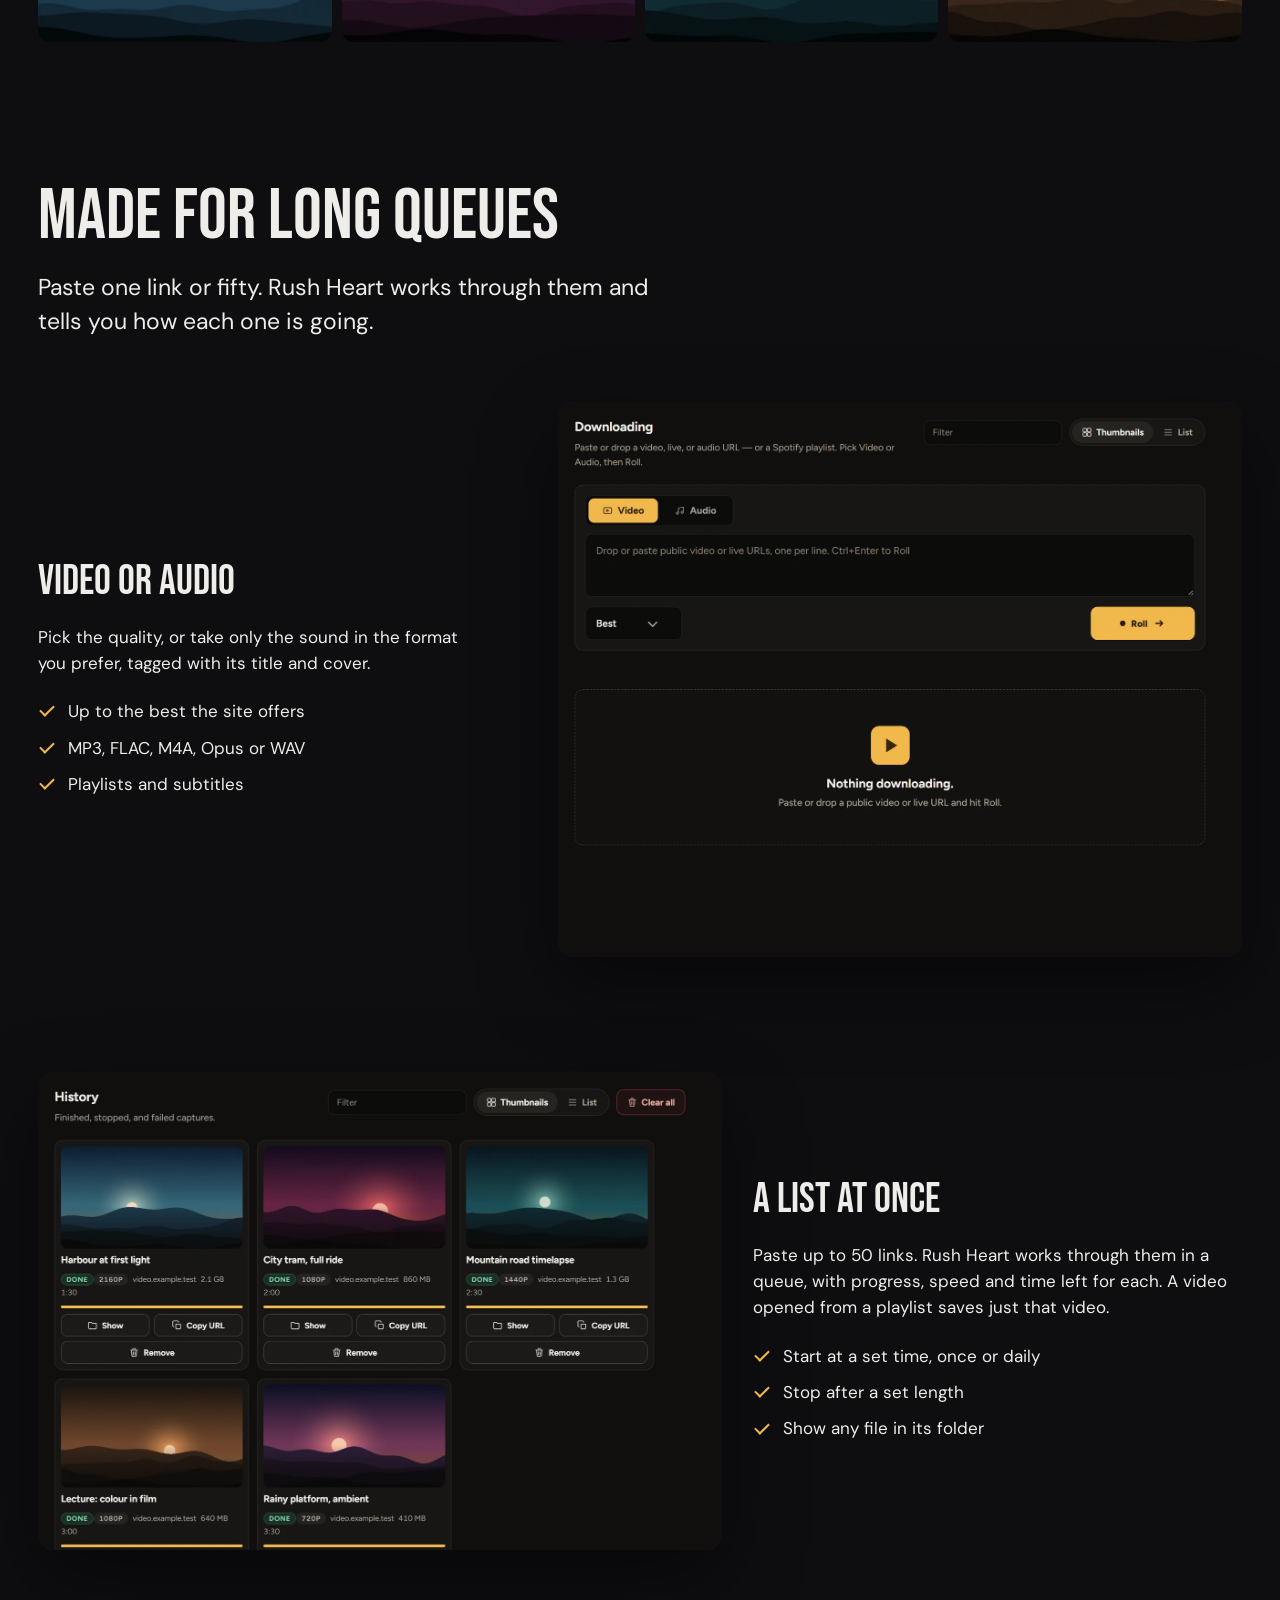
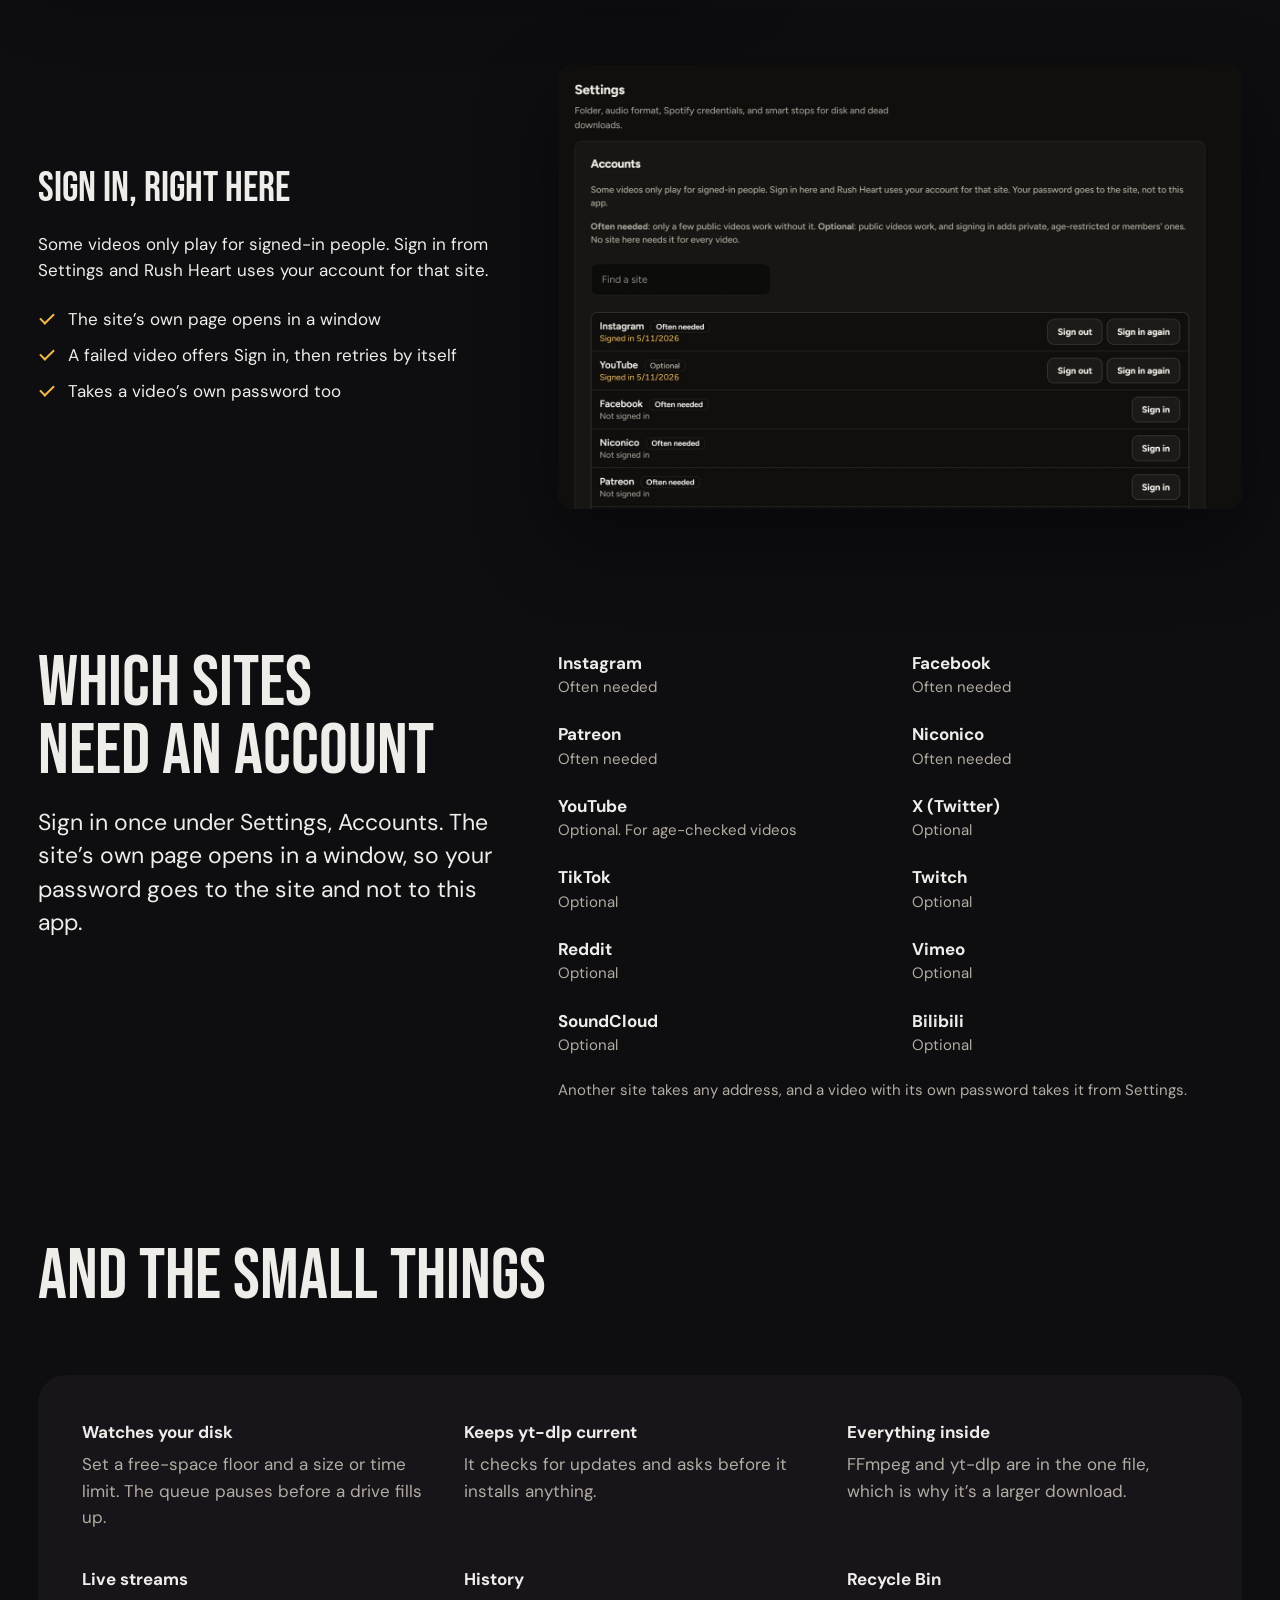
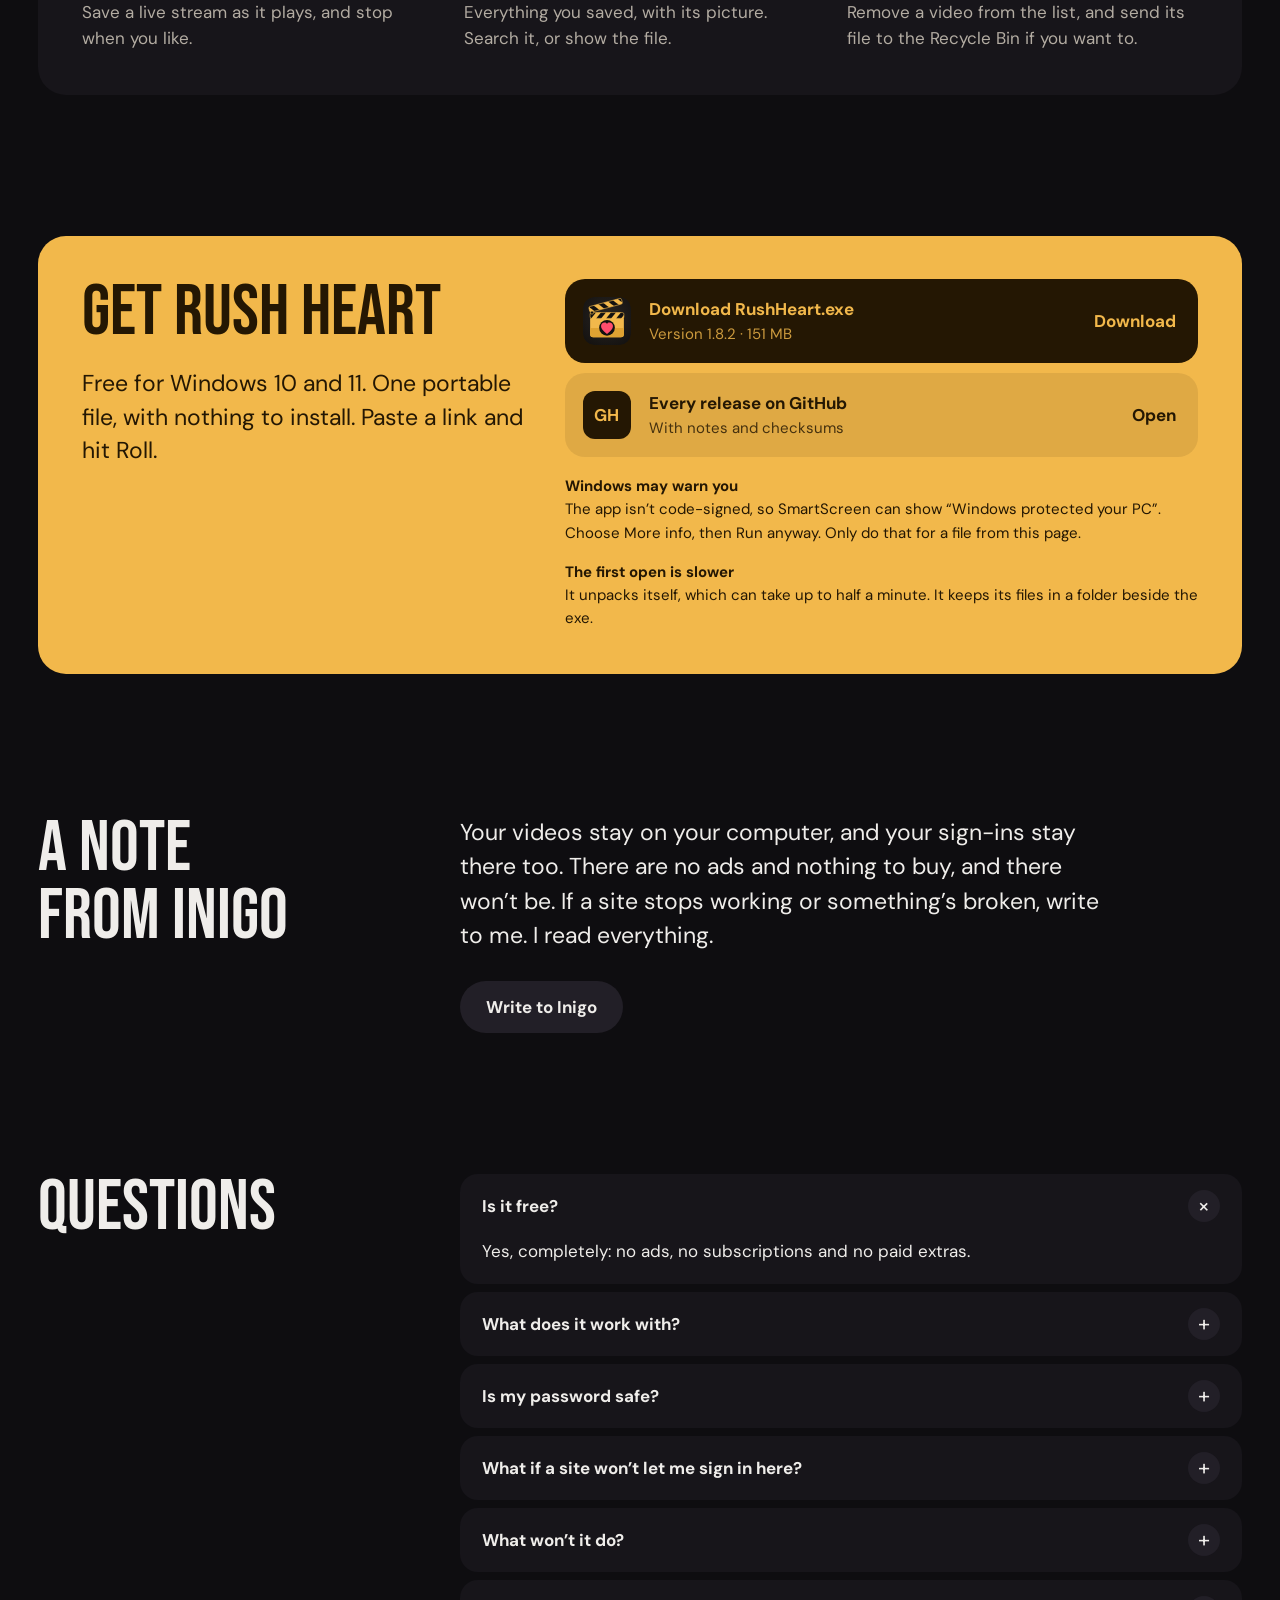
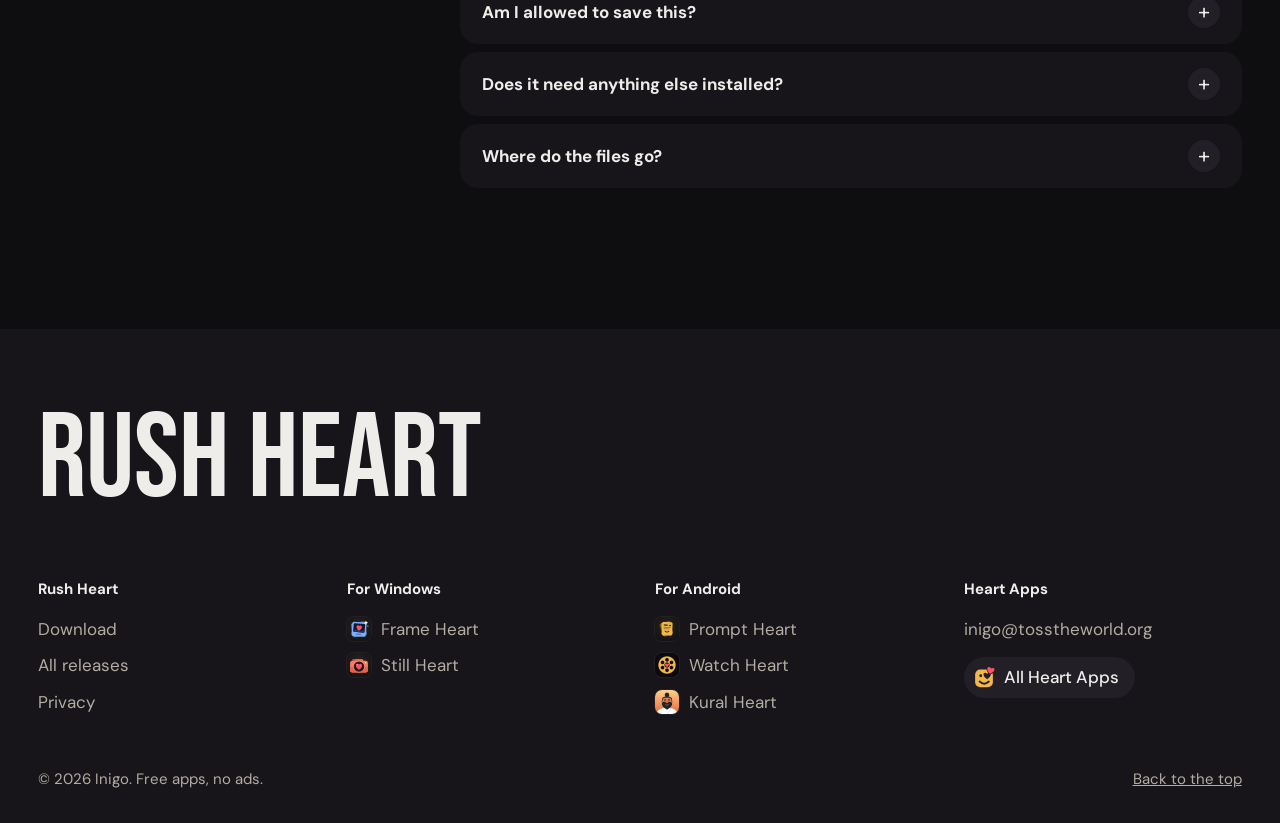
==== commit bba56e08: "Link Kural Heart" ====
--- a/index.html
+++ b/index.html
@@ -144,7 +144,7 @@
     <div class="foot-cols">
       <nav aria-label="Rush Heart"><h2>Rush Heart</h2><a href="https://github.com/inigo-code/rush-heart-site/releases/latest/download/RushHeart.exe">Download</a><a href="https://github.com/inigo-code/rush-heart-site/releases">All releases</a><a href="privacy.html">Privacy</a></nav>
       <nav aria-label="For Windows"><h2>For Windows</h2><a class="to-app" href="https://inigo-code.github.io/frame-heart-site/"><img src="assets/frame-heart.svg" width="24" height="24" alt="">Frame Heart</a><a class="to-app" href="https://inigo-code.github.io/still-heart-site/"><img src="assets/still-heart.svg" width="24" height="24" alt="">Still Heart</a></nav>
-      <nav aria-label="For Android"><h2>For Android</h2><a class="to-app" href="https://inigo-code.github.io/prompt-heart-site/"><img src="assets/prompt-heart.png" width="24" height="24" alt="">Prompt Heart</a><a class="to-app" href="https://inigo-code.github.io/watch-heart-site/"><img src="assets/watch-heart.png" width="24" height="24" alt="">Watch Heart</a></nav>
+      <nav aria-label="For Android"><h2>For Android</h2><a class="to-app" href="https://inigo-code.github.io/prompt-heart-site/"><img src="assets/prompt-heart.png" width="24" height="24" alt="">Prompt Heart</a><a class="to-app" href="https://inigo-code.github.io/watch-heart-site/"><img src="assets/watch-heart.png" width="24" height="24" alt="">Watch Heart</a><a class="to-app" href="https://inigo-code.github.io/kural-heart-site/"><img src="assets/kural-heart.png" width="24" height="24" alt="">Kural Heart</a></nav>
       <nav aria-label="Heart Apps"><h2>Heart Apps</h2><a href="mailto:inigo@tosstheworld.org?subject=Rush%20Heart">inigo@tosstheworld.org</a><a class="to-home" href="https://inigo-code.github.io/"><img src="assets/heart-apps.svg" width="22" height="22" alt="">All Heart Apps</a></nav>
     </div>
     <div class="foot-last"><p>© 2026 Inigo. Free apps, no ads.</p><a href="#top">Back to the top</a></div>
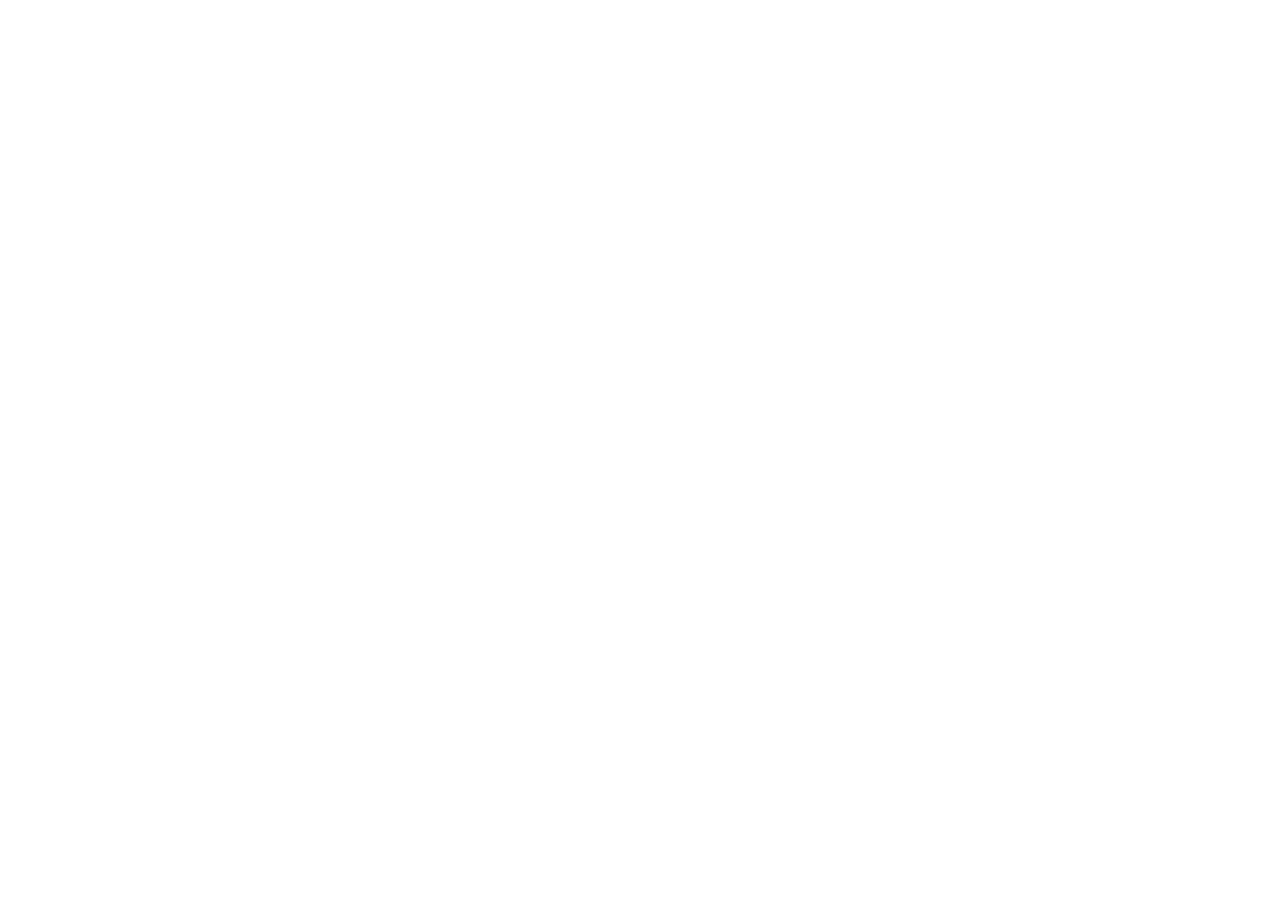
==== commit d9e6cc18: "Redirect to https://heartapps.github.io/ (site b9b6af6)" ====
--- a/index.html
+++ b/index.html
@@ -1,157 +1,15 @@
 <!doctype html>
 <html lang="en">
 <head>
-  <meta charset="utf-8">
-  <meta name="viewport" content="width=device-width, initial-scale=1">
-  <title>Rush Heart · Save videos and audio to your own drive</title>
-  <meta name="description" content="Save videos and audio to your own drive. Free for Windows.">
-  <meta name="theme-color" content="#0E0D10">
-  <meta property="og:title" content="Rush Heart">
-  <meta property="og:description" content="Save videos and audio to your own drive. A free Heart App for Windows.">
-  <meta property="og:image" content="https://inigo-code.github.io/rush-heart-site/assets/preview.png">
-  <meta property="og:image:width" content="1200">
-  <meta property="og:image:height" content="630">
-  <meta name="twitter:card" content="summary_large_image">
-  <link rel="icon" href="assets/rush-heart.svg" type="image/svg+xml">
-  <link rel="apple-touch-icon" href="assets/icon-180.png">
-  <link rel="preconnect" href="https://fonts.googleapis.com">
-  <link rel="preconnect" href="https://fonts.gstatic.com" crossorigin>
-  <link href="https://fonts.googleapis.com/css2?family=Bebas+Neue&family=DM+Sans:opsz,wght@9..40,400;9..40,500;9..40,700&display=swap" rel="stylesheet">
-  <link rel="stylesheet" href="heart.css">
-  <link rel="stylesheet" href="theme.css">
-  <script>document.documentElement.classList.add('js')</script>
+<meta charset="utf-8">
+<meta name="viewport" content="width=device-width, initial-scale=1">
+<title>Heart Apps has moved</title>
+<link rel="canonical" href="https://heartapps.github.io/rush-heart/">
+<meta http-equiv="refresh" content="0; url=https://heartapps.github.io/rush-heart/">
+<script>location.replace("https://heartapps.github.io/rush-heart/" + location.search + location.hash)</script>
+<style>body{margin:0;min-height:100vh;display:grid;place-items:center;background:#0E0D10;color:#EFEDEA;font:17px/1.5 system-ui,sans-serif}a{color:#F2B84B}</style>
 </head>
 <body>
-<main id="top">
-
-  <header class="bar wrap">
-    <a class="brand" href="#top" aria-label="Rush Heart, back to top"><img src="assets/rush-heart.svg" width="40" height="40" alt="">Rush Heart</a>
-    <nav aria-label="Sections"><a href="#features">Features</a><a href="#accounts">Accounts</a><a href="#questions">Questions</a></nav>
-    <a class="button button-small" href="#get">Download</a>
-  </header>
-
-  <!-- The headline across the page, then the words beside the window -->
-  <section class="hero wrap" aria-labelledby="hero-title">
-    <div class="hero-text">
-      <h1 id="hero-title" class="h1" data-reveal>Paste a link.<br> Roll.</h1>
-      <div class="hero-side">
-        <p class="lede" data-reveal style="--i:1">Rush Heart saves videos and audio to your drive, one link or a list of them, and keeps an eye on the disk while it works.</p>
-        <p class="actions" data-reveal style="--i:2"><a class="button" href="https://github.com/inigo-code/rush-heart-site/releases/latest/download/RushHeart.exe">Download for Windows</a><a class="link" href="https://github.com/inigo-code/rush-heart-site/releases">or see every release</a></p>
-        <ul class="facts" data-reveal style="--i:3"><li>Free, no ads</li><li>Sign in from inside the app</li><li>Files stay on your computer</li></ul>
-      </div>
-    </div>
-    <figure class="hero-media"><div class="window" data-reveal style="--i:2"><img src="assets/rushes_history-wide.webp" width="1860" height="1200" alt="The Rush Heart history: finished downloads as cards, each with its picture, resolution and size."></div></figure>
-    <div class="wall wall-4" data-reveal aria-hidden="true"><img src="assets/rush-1.webp" alt="" loading="lazy"><img src="assets/rush-2.webp" alt="" loading="lazy"><img src="assets/rush-3.webp" alt="" loading="lazy"><img src="assets/rush-4.webp" alt="" loading="lazy"></div>
-  </section>
-
-  <!-- Three things it does, one picture each -->
-  <section id="features" class="section wrap" aria-labelledby="features-title">
-    <div class="head">
-      <h2 id="features-title" class="h2" data-reveal>Made for long queues</h2>
-      <p data-reveal style="--i:1">Paste one link or fifty. Rush Heart works through them and tells you how each one is going.</p>
-    </div>
-    <div class="rows">
-      <article class="row" aria-labelledby="f1">
-        <div class="row-text">
-          <h3 id="f1" class="h3" data-reveal>Video or audio</h3>
-          <p data-reveal style="--i:1">Pick the quality, or take only the sound in the format you prefer, tagged with its title and cover.</p>
-          <ul class="ticks" data-reveal style="--i:2"><li>Up to the best the site offers</li><li>MP3, FLAC, M4A, Opus or WAV</li><li>Playlists and subtitles</li></ul>
-        </div>
-        <figure class="row-media"><div class="window" data-reveal><img src="assets/rushes_queue.webp" alt="Rush Heart’s Downloading page with a link box and quality choices." loading="lazy"></div></figure>
-      </article>
-
-      <article class="row" aria-labelledby="f2">
-        <div class="row-text">
-          <h3 id="f2" class="h3" data-reveal>A list at once</h3>
-          <p data-reveal style="--i:1">Paste up to 50 links. Rush Heart works through them in a queue, with progress, speed and time left for each. A video opened from a playlist saves just that video.</p>
-          <ul class="ticks" data-reveal style="--i:2"><li>Start at a set time, once or daily</li><li>Stop after a set length</li><li>Show any file in its folder</li></ul>
-        </div>
-        <figure class="row-media"><div class="window" data-reveal><img src="assets/rushes_history.webp" alt="Finished downloads as cards with pictures, resolution and size." loading="lazy"></div></figure>
-      </article>
-
-      <article class="row" aria-labelledby="f3">
-        <div class="row-text">
-          <h3 id="f3" class="h3" data-reveal>Sign in, right here</h3>
-          <p data-reveal style="--i:1">Some videos only play for signed-in people. Sign in from Settings and Rush Heart uses your account for that site.</p>
-          <ul class="ticks" data-reveal style="--i:2"><li>The site’s own page opens in a window</li><li>A failed video offers Sign in, then retries by itself</li><li>Takes a video’s own password too</li></ul>
-        </div>
-        <figure class="row-media"><div class="window" data-reveal><img src="assets/rushes_accounts.webp" alt="The Accounts list in Rush Heart’s settings, with sites to sign in to." loading="lazy"></div></figure>
-      </article>
-    </div>
-  </section>
-
-  <!-- Accounts, as a plain list -->
-  <section id="accounts" class="section wrap" aria-labelledby="accounts-title">
-    <div class="import">
-      <div class="head">
-        <h2 id="accounts-title" class="h2" data-reveal>Which sites need an account</h2>
-        <p data-reveal style="--i:1">Sign in once under Settings, Accounts. The site’s own page opens in a window, so your password goes to the site and not to this app.</p>
-      </div>
-      <div data-reveal style="--i:1">
-        <ul class="sources"><li><strong>Instagram</strong><span>Often needed</span></li><li><strong>Facebook</strong><span>Often needed</span></li><li><strong>Patreon</strong><span>Often needed</span></li><li><strong>Niconico</strong><span>Often needed</span></li><li><strong>YouTube</strong><span>Optional. For age-checked videos</span></li><li><strong>X (Twitter)</strong><span>Optional</span></li><li><strong>TikTok</strong><span>Optional</span></li><li><strong>Twitch</strong><span>Optional</span></li><li><strong>Reddit</strong><span>Optional</span></li><li><strong>Vimeo</strong><span>Optional</span></li><li><strong>SoundCloud</strong><span>Optional</span></li><li><strong>Bilibili</strong><span>Optional</span></li></ul>
-        <p class="import-after">Another site takes any address, and a video with its own password takes it from Settings.</p>
-      </div>
-    </div>
-  </section>
-
-  <!-- The smaller things, as a plain list -->
-  <section class="section wrap" aria-labelledby="more-title">
-    <div class="head"><h2 id="more-title" class="h2" data-reveal>And the small things</h2></div>
-    <dl class="more" data-reveal style="--i:1"><div><dt>Watches your disk</dt><dd>Set a free-space floor and a size or time limit. The queue pauses before a drive fills up.</dd></div><div><dt>Keeps yt-dlp current</dt><dd>It checks for updates and asks before it installs anything.</dd></div><div><dt>Everything inside</dt><dd>FFmpeg and yt-dlp are in the one file, which is why it’s a larger download.</dd></div><div><dt>Live streams</dt><dd>Save a live stream as it plays, and stop when you like.</dd></div><div><dt>History</dt><dd>Everything you saved, with its picture. Search it, or show the file.</dd></div><div><dt>Recycle Bin</dt><dd>Remove a video from the list, and send its file to the Recycle Bin if you want to.</dd></div></dl>
-  </section>
-
-  <!-- Get it -->
-  <section id="get" class="section wrap" aria-labelledby="get-title">
-    <div class="get">
-      <div class="head">
-        <h2 id="get-title" class="h2" data-reveal>Get Rush Heart</h2>
-        <p data-reveal style="--i:1">Free for Windows 10 and 11. One portable file, with nothing to install. Paste a link and hit Roll.</p>
-      </div>
-      <div class="ways">
-        <a class="way way-main" href="https://github.com/inigo-code/rush-heart-site/releases/latest/download/RushHeart.exe" data-reveal><img src="assets/rush-heart.svg" width="48" height="48" alt=""><span><strong>Download RushHeart.exe</strong><span>Version 1.8.2 · 151 MB</span></span><span class="go">Download</span></a>
-        <a class="way" href="https://github.com/inigo-code/rush-heart-site/releases" data-reveal style="--i:1"><span class="way-mark" aria-hidden="true">GH</span><span><strong>Every release on GitHub</strong><span>With notes and checksums</span></span><span class="go">Open</span></a>
-        <div class="notes" data-reveal style="--i:2">
-          <p><strong>Windows may warn you</strong>The app isn’t code-signed, so SmartScreen can show “Windows protected your PC”. Choose More info, then Run anyway. Only do that for a file from this page.</p>
-          <p><strong>The first open is slower</strong>It unpacks itself, which can take up to half a minute. It keeps its files in a folder beside the exe.</p>
-        </div>
-      </div>
-    </div>
-  </section>
-
-  <!-- A note from the maker -->
-  <section class="section wrap" aria-labelledby="note-title">
-    <div class="note">
-      <h2 id="note-title" class="h2" data-reveal>A note from Inigo</h2>
-      <div data-reveal style="--i:1">
-        <div class="copy"><p>Your videos stay on your computer, and your sign-ins stay there too. There are no ads and nothing to buy, and there won’t be. If a site stops working or something’s broken, write to me. I read everything.</p></div>
-        <p class="actions"><a class="button button-tone" href="mailto:inigo@tosstheworld.org?subject=Rush%20Heart">Write to Inigo</a></p>
-      </div>
-    </div>
-  </section>
-
-  <!-- Questions -->
-  <section id="questions" class="section wrap" aria-labelledby="faq-title">
-    <div class="faq">
-      <div class="head"><h2 id="faq-title" class="h2" data-reveal>Questions</h2></div>
-      <div class="faq-list" data-reveal style="--i:1"><details name="faq" open><summary>Is it free?</summary><p>Yes, completely: no ads, no subscriptions and no paid extras.</p></details><details name="faq"><summary>What does it work with?</summary><p>Videos on the sites yt-dlp supports, plus direct HLS streams. Rush Heart keeps yt-dlp up to date and asks before it installs anything.</p></details><details name="faq"><summary>Is my password safe?</summary><p>You type it into the site’s own page, in a window, and Rush Heart never sees it. It keeps only the session the site gives back, on your computer. Sign out deletes it.</p></details><details name="faq"><summary>What if a site won’t let me sign in here?</summary><p>Some sites refuse sign-ins from app windows. Sign in with your own browser and pick it in Settings, or use a cookies.txt file.</p></details><details name="faq"><summary>What won’t it do?</summary><p>It only sees what your own account can see. It won’t get past paywalls, tokens or DRM, and streaming services like Netflix and Prime are blocked. It doesn’t record live cam rooms.</p></details><details name="faq"><summary>Am I allowed to save this?</summary><p>That depends on the video and where you live. Only save what you have the right to save, and don’t record people without their permission. Rush Heart asks you to agree to this, and to confirm you’re 18 or over, when it first opens.</p></details><details name="faq"><summary>Does it need anything else installed?</summary><p>No. FFmpeg and yt-dlp are inside the one file.</p></details><details name="faq"><summary>Where do the files go?</summary><p>Into a captures folder beside the app, or any folder you choose in Settings.</p></details></div>
-    </div>
-  </section>
-</main>
-
-<footer class="foot">
-  <div class="wrap">
-    <p class="foot-name" aria-hidden="true">Rush Heart</p>
-    <div class="foot-cols">
-      <nav aria-label="Rush Heart"><h2>Rush Heart</h2><a href="https://github.com/inigo-code/rush-heart-site/releases/latest/download/RushHeart.exe">Download</a><a href="https://github.com/inigo-code/rush-heart-site/releases">All releases</a><a href="privacy.html">Privacy</a></nav>
-      <nav aria-label="For Windows"><h2>For Windows</h2><a class="to-app" href="https://inigo-code.github.io/frame-heart-site/"><img src="assets/frame-heart.svg" width="24" height="24" alt="">Frame Heart</a><a class="to-app" href="https://inigo-code.github.io/still-heart-site/"><img src="assets/still-heart.svg" width="24" height="24" alt="">Still Heart</a></nav>
-      <nav aria-label="For Android"><h2>For Android</h2><a class="to-app" href="https://inigo-code.github.io/prompt-heart-site/"><img src="assets/prompt-heart.png" width="24" height="24" alt="">Prompt Heart</a><a class="to-app" href="https://inigo-code.github.io/watch-heart-site/"><img src="assets/watch-heart.png" width="24" height="24" alt="">Watch Heart</a><a class="to-app" href="https://inigo-code.github.io/kural-heart-site/"><img src="assets/kural-heart.png" width="24" height="24" alt="">Kural Heart</a></nav>
-      <nav aria-label="Heart Apps"><h2>Heart Apps</h2><a href="mailto:inigo@tosstheworld.org?subject=Rush%20Heart">inigo@tosstheworld.org</a><a class="to-home" href="https://inigo-code.github.io/"><img src="assets/heart-apps.svg" width="22" height="22" alt="">All Heart Apps</a></nav>
-    </div>
-    <div class="foot-last"><p>© 2026 Inigo. Free apps, no ads.</p><a href="#top">Back to the top</a></div>
-  </div>
-</footer>
-
-<script src="heart.js" defer></script>
-
+<p>Heart Apps has a new address: <a href="https://heartapps.github.io/rush-heart/">https://heartapps.github.io/rush-heart/</a></p>
 </body>
 </html>
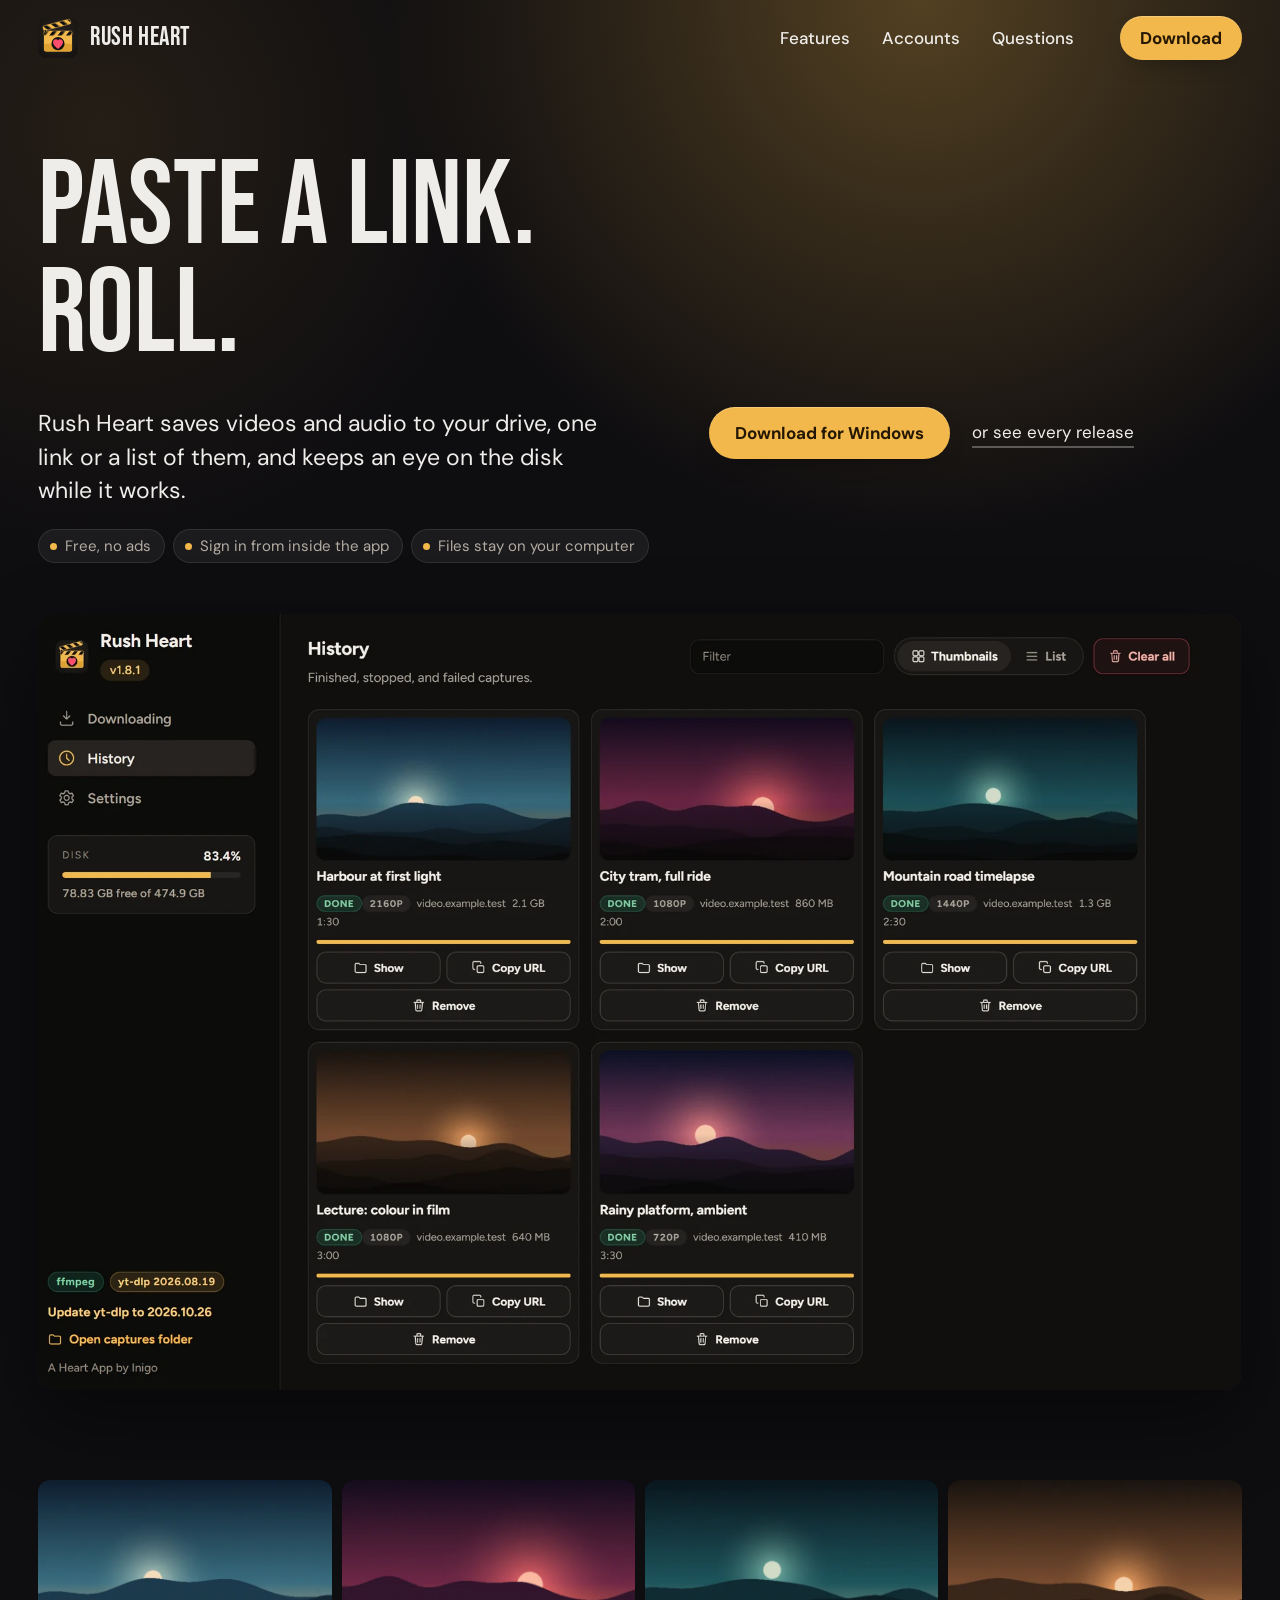
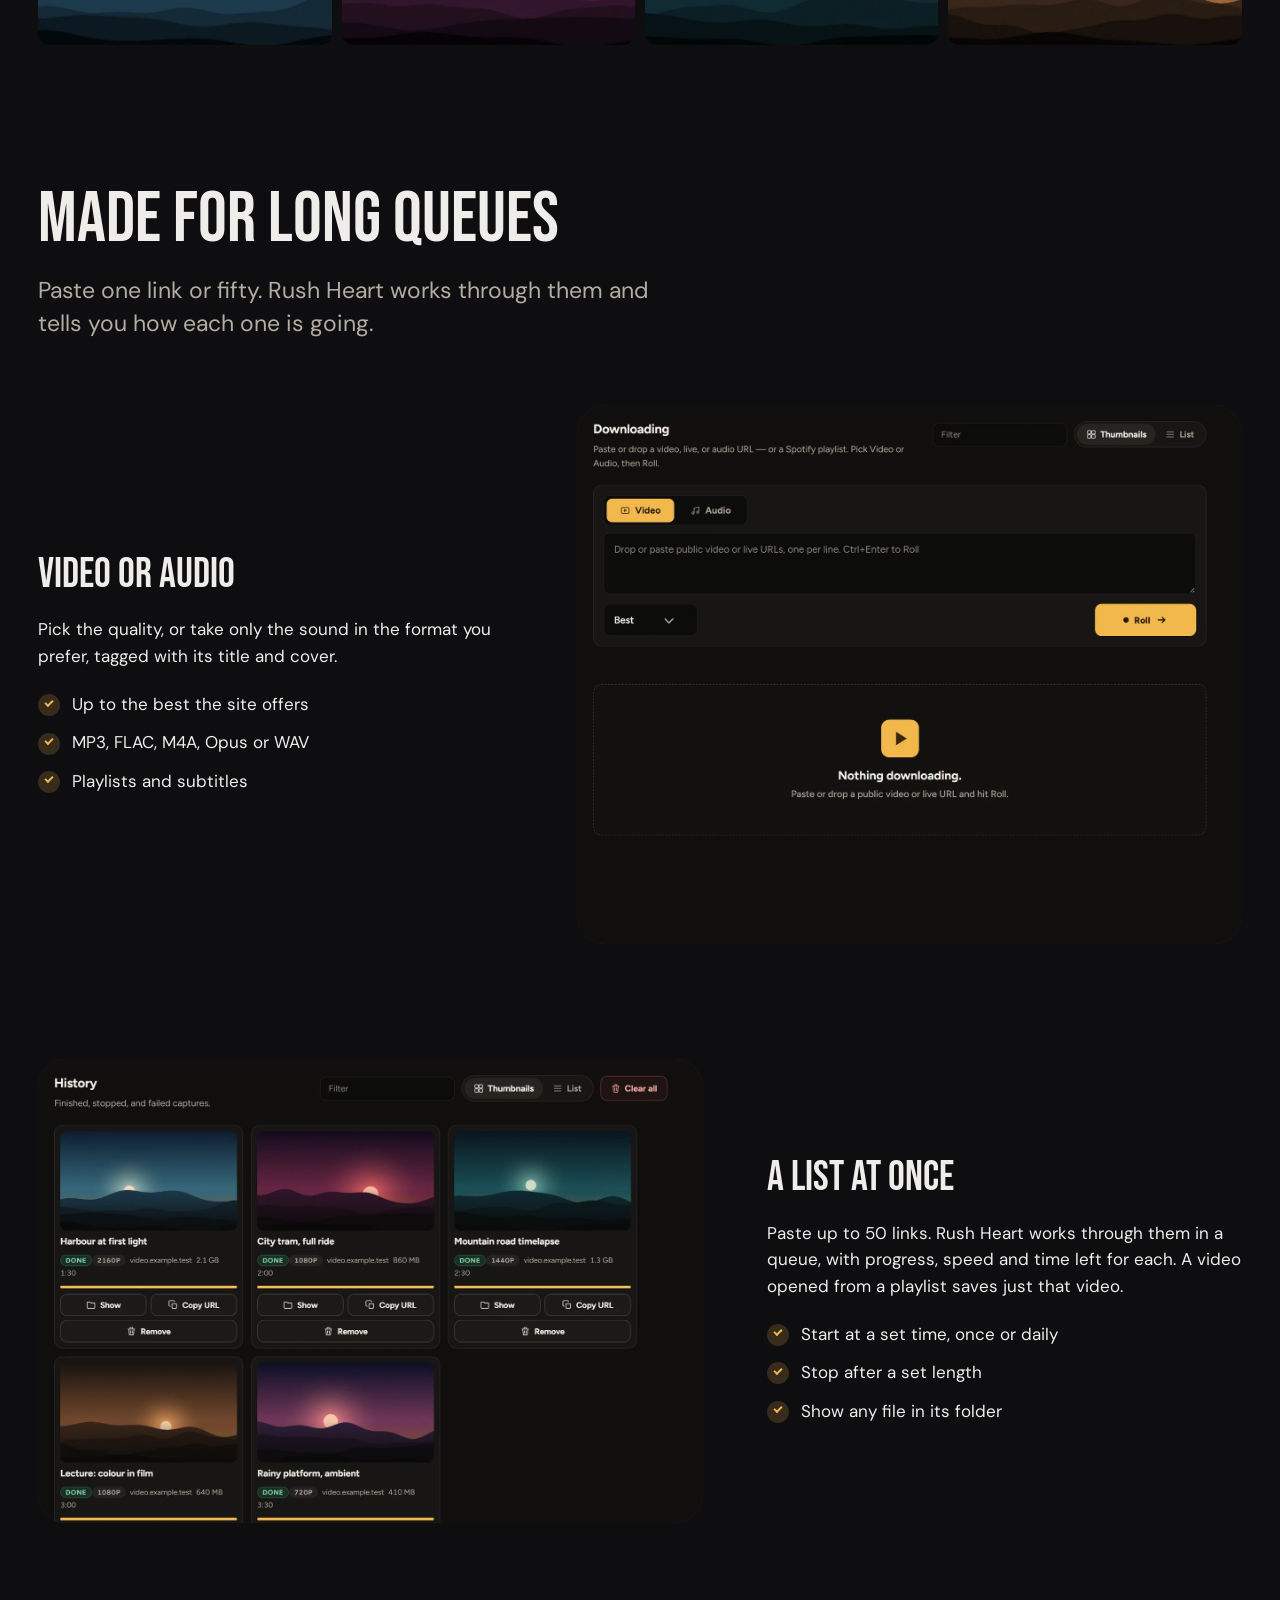
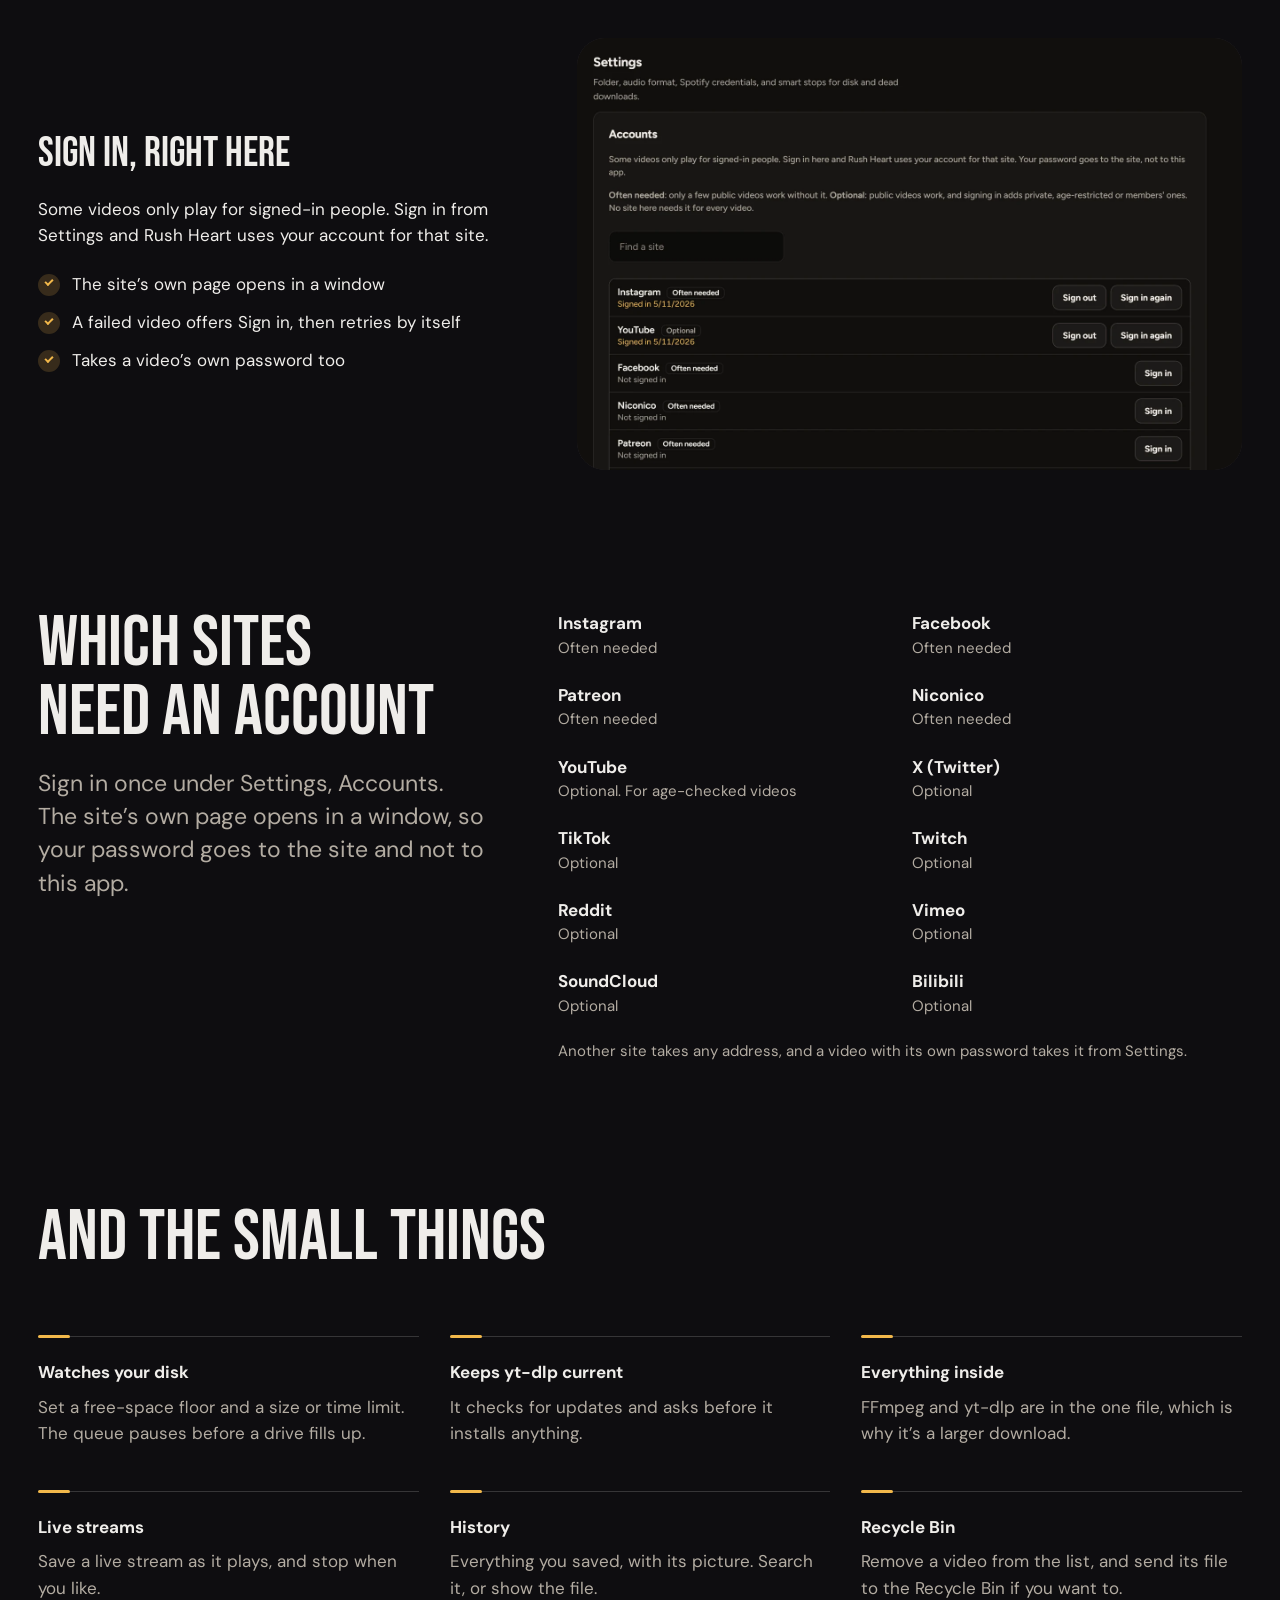
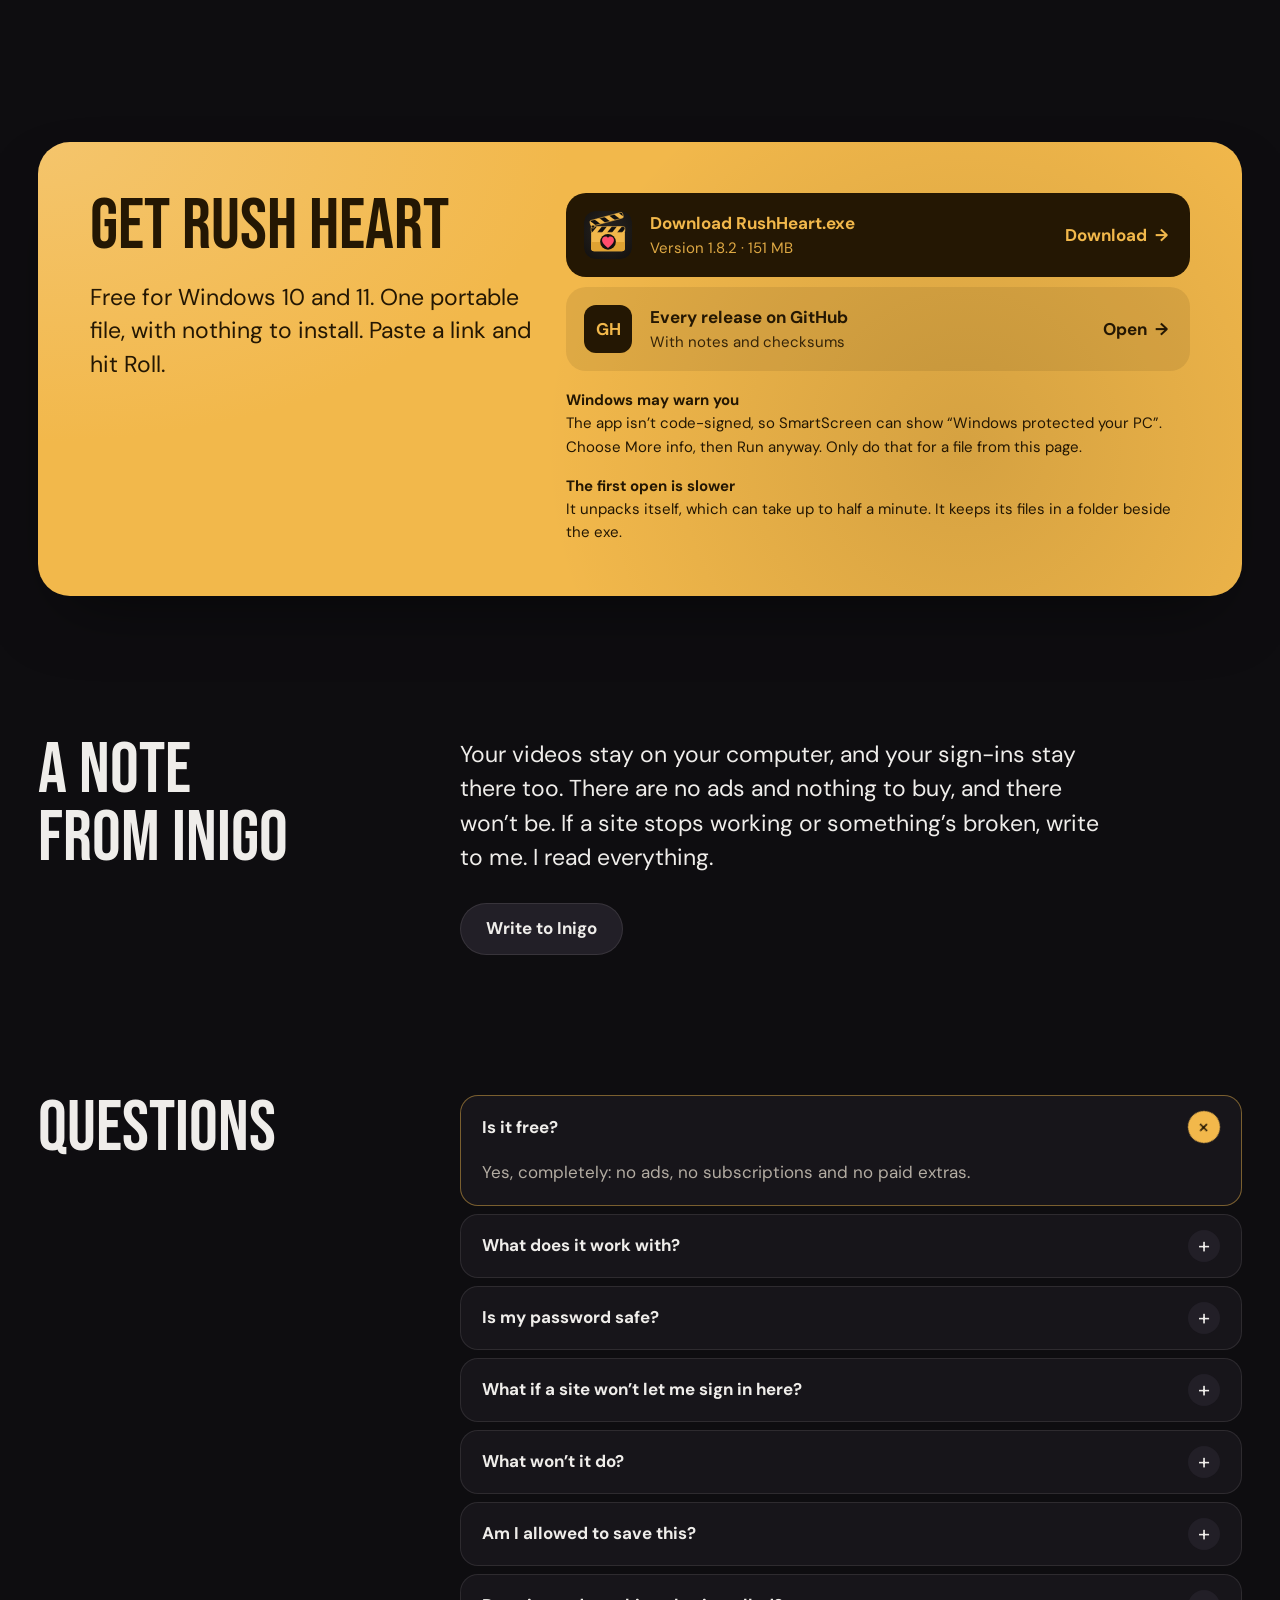
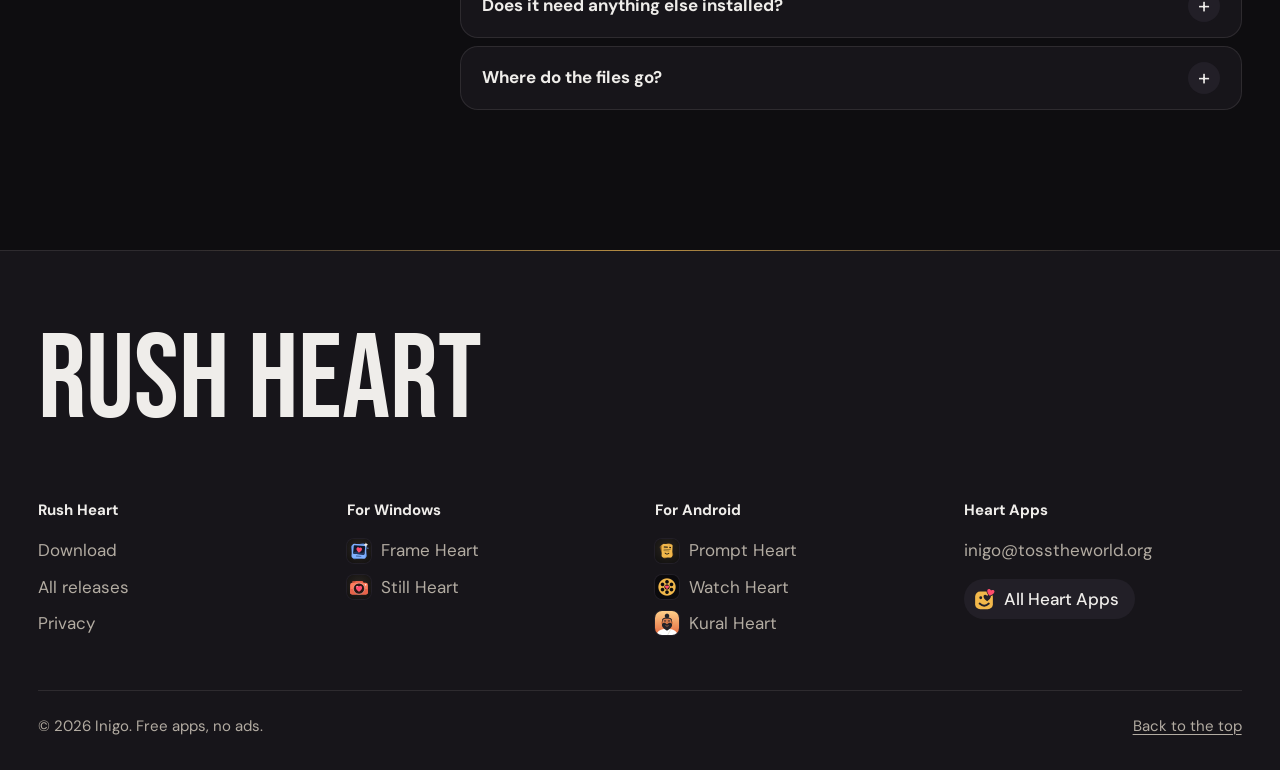
==== commit 649bf9ec: "Declare the colour scheme so scrollbars, fields and the loading page match the theme" ====
--- a/index.html
+++ b/index.html
@@ -1,15 +1,158 @@
 <!doctype html>
 <html lang="en">
 <head>
-<meta charset="utf-8">
-<meta name="viewport" content="width=device-width, initial-scale=1">
-<title>Heart Apps has moved</title>
-<link rel="canonical" href="https://heartapps.github.io/rush-heart/">
-<meta http-equiv="refresh" content="0; url=https://heartapps.github.io/rush-heart/">
-<script>location.replace("https://heartapps.github.io/rush-heart/" + location.search + location.hash)</script>
-<style>body{margin:0;min-height:100vh;display:grid;place-items:center;background:#0E0D10;color:#EFEDEA;font:17px/1.5 system-ui,sans-serif}a{color:#F2B84B}</style>
+  <meta charset="utf-8">
+  <meta name="viewport" content="width=device-width, initial-scale=1">
+  <meta name="color-scheme" content="dark">
+  <title>Rush Heart · Save videos and audio to your own drive</title>
+  <meta name="description" content="Save videos and audio to your own drive. Free for Windows.">
+  <meta name="theme-color" content="#0E0D10">
+  <meta property="og:title" content="Rush Heart">
+  <meta property="og:description" content="Save videos and audio to your own drive. A free Heart App for Windows.">
+  <meta property="og:image" content="https://inigo-code.github.io/rush-heart-site/assets/preview.png">
+  <meta property="og:image:width" content="1200">
+  <meta property="og:image:height" content="630">
+  <meta name="twitter:card" content="summary_large_image">
+  <link rel="icon" href="assets/rush-heart.svg" type="image/svg+xml">
+  <link rel="apple-touch-icon" href="assets/icon-180.png">
+  <link rel="preconnect" href="https://fonts.googleapis.com">
+  <link rel="preconnect" href="https://fonts.gstatic.com" crossorigin>
+  <link href="https://fonts.googleapis.com/css2?family=Bebas+Neue&family=DM+Sans:opsz,wght@9..40,400;9..40,500;9..40,700&display=swap" rel="stylesheet">
+  <link rel="stylesheet" href="heart.css">
+  <link rel="stylesheet" href="theme.css">
+  <script>document.documentElement.classList.add('js')</script>
 </head>
 <body>
-<p>Heart Apps has a new address: <a href="https://heartapps.github.io/rush-heart/">https://heartapps.github.io/rush-heart/</a></p>
+<main id="top">
+
+  <header class="bar wrap">
+    <a class="brand" href="#top" aria-label="Rush Heart, back to top"><img src="assets/rush-heart.svg" width="40" height="40" alt="">Rush Heart</a>
+    <nav aria-label="Sections"><a href="#features">Features</a><a href="#accounts">Accounts</a><a href="#questions">Questions</a></nav>
+    <a class="button button-small" href="#get">Download</a>
+  </header>
+
+  <!-- The headline across the page, then the words beside the window -->
+  <section class="hero wrap" aria-labelledby="hero-title">
+    <div class="hero-text">
+      <h1 id="hero-title" class="h1" data-reveal>Paste a link.<br> Roll.</h1>
+      <div class="hero-side">
+        <p class="lede" data-reveal style="--i:1">Rush Heart saves videos and audio to your drive, one link or a list of them, and keeps an eye on the disk while it works.</p>
+        <p class="actions" data-reveal style="--i:2"><a class="button" href="https://github.com/inigo-code/rush-heart-site/releases/latest/download/RushHeart.exe">Download for Windows</a><a class="link" href="https://github.com/inigo-code/rush-heart-site/releases">or see every release</a></p>
+        <ul class="facts" data-reveal style="--i:3"><li>Free, no ads</li><li>Sign in from inside the app</li><li>Files stay on your computer</li></ul>
+      </div>
+    </div>
+    <figure class="hero-media"><div class="window" data-reveal style="--i:2"><img src="assets/rushes_history-wide.webp" width="1860" height="1200" alt="The Rush Heart history: finished downloads as cards, each with its picture, resolution and size."></div></figure>
+    <div class="wall wall-4" data-reveal aria-hidden="true"><img src="assets/rush-1.webp" alt="" loading="lazy"><img src="assets/rush-2.webp" alt="" loading="lazy"><img src="assets/rush-3.webp" alt="" loading="lazy"><img src="assets/rush-4.webp" alt="" loading="lazy"></div>
+  </section>
+
+  <!-- Three things it does, one picture each -->
+  <section id="features" class="section wrap" aria-labelledby="features-title">
+    <div class="head">
+      <h2 id="features-title" class="h2" data-reveal>Made for long queues</h2>
+      <p data-reveal style="--i:1">Paste one link or fifty. Rush Heart works through them and tells you how each one is going.</p>
+    </div>
+    <div class="rows">
+      <article class="row" aria-labelledby="f1">
+        <div class="row-text">
+          <h3 id="f1" class="h3" data-reveal>Video or audio</h3>
+          <p data-reveal style="--i:1">Pick the quality, or take only the sound in the format you prefer, tagged with its title and cover.</p>
+          <ul class="ticks" data-reveal style="--i:2"><li>Up to the best the site offers</li><li>MP3, FLAC, M4A, Opus or WAV</li><li>Playlists and subtitles</li></ul>
+        </div>
+        <figure class="row-media"><div class="window" data-reveal><img src="assets/rushes_queue.webp" alt="Rush Heart’s Downloading page with a link box and quality choices." loading="lazy"></div></figure>
+      </article>
+
+      <article class="row" aria-labelledby="f2">
+        <div class="row-text">
+          <h3 id="f2" class="h3" data-reveal>A list at once</h3>
+          <p data-reveal style="--i:1">Paste up to 50 links. Rush Heart works through them in a queue, with progress, speed and time left for each. A video opened from a playlist saves just that video.</p>
+          <ul class="ticks" data-reveal style="--i:2"><li>Start at a set time, once or daily</li><li>Stop after a set length</li><li>Show any file in its folder</li></ul>
+        </div>
+        <figure class="row-media"><div class="window" data-reveal><img src="assets/rushes_history.webp" alt="Finished downloads as cards with pictures, resolution and size." loading="lazy"></div></figure>
+      </article>
+
+      <article class="row" aria-labelledby="f3">
+        <div class="row-text">
+          <h3 id="f3" class="h3" data-reveal>Sign in, right here</h3>
+          <p data-reveal style="--i:1">Some videos only play for signed-in people. Sign in from Settings and Rush Heart uses your account for that site.</p>
+          <ul class="ticks" data-reveal style="--i:2"><li>The site’s own page opens in a window</li><li>A failed video offers Sign in, then retries by itself</li><li>Takes a video’s own password too</li></ul>
+        </div>
+        <figure class="row-media"><div class="window" data-reveal><img src="assets/rushes_accounts.webp" alt="The Accounts list in Rush Heart’s settings, with sites to sign in to." loading="lazy"></div></figure>
+      </article>
+    </div>
+  </section>
+
+  <!-- Accounts, as a plain list -->
+  <section id="accounts" class="section wrap" aria-labelledby="accounts-title">
+    <div class="import">
+      <div class="head">
+        <h2 id="accounts-title" class="h2" data-reveal>Which sites need an account</h2>
+        <p data-reveal style="--i:1">Sign in once under Settings, Accounts. The site’s own page opens in a window, so your password goes to the site and not to this app.</p>
+      </div>
+      <div data-reveal style="--i:1">
+        <ul class="sources"><li><strong>Instagram</strong><span>Often needed</span></li><li><strong>Facebook</strong><span>Often needed</span></li><li><strong>Patreon</strong><span>Often needed</span></li><li><strong>Niconico</strong><span>Often needed</span></li><li><strong>YouTube</strong><span>Optional. For age-checked videos</span></li><li><strong>X (Twitter)</strong><span>Optional</span></li><li><strong>TikTok</strong><span>Optional</span></li><li><strong>Twitch</strong><span>Optional</span></li><li><strong>Reddit</strong><span>Optional</span></li><li><strong>Vimeo</strong><span>Optional</span></li><li><strong>SoundCloud</strong><span>Optional</span></li><li><strong>Bilibili</strong><span>Optional</span></li></ul>
+        <p class="import-after">Another site takes any address, and a video with its own password takes it from Settings.</p>
+      </div>
+    </div>
+  </section>
+
+  <!-- The smaller things, as a plain list -->
+  <section class="section wrap" aria-labelledby="more-title">
+    <div class="head"><h2 id="more-title" class="h2" data-reveal>And the small things</h2></div>
+    <dl class="more" data-reveal style="--i:1"><div><dt>Watches your disk</dt><dd>Set a free-space floor and a size or time limit. The queue pauses before a drive fills up.</dd></div><div><dt>Keeps yt-dlp current</dt><dd>It checks for updates and asks before it installs anything.</dd></div><div><dt>Everything inside</dt><dd>FFmpeg and yt-dlp are in the one file, which is why it’s a larger download.</dd></div><div><dt>Live streams</dt><dd>Save a live stream as it plays, and stop when you like.</dd></div><div><dt>History</dt><dd>Everything you saved, with its picture. Search it, or show the file.</dd></div><div><dt>Recycle Bin</dt><dd>Remove a video from the list, and send its file to the Recycle Bin if you want to.</dd></div></dl>
+  </section>
+
+  <!-- Get it -->
+  <section id="get" class="section wrap" aria-labelledby="get-title">
+    <div class="get">
+      <div class="head">
+        <h2 id="get-title" class="h2" data-reveal>Get Rush Heart</h2>
+        <p data-reveal style="--i:1">Free for Windows 10 and 11. One portable file, with nothing to install. Paste a link and hit Roll.</p>
+      </div>
+      <div class="ways">
+        <a class="way way-main" href="https://github.com/inigo-code/rush-heart-site/releases/latest/download/RushHeart.exe" data-reveal><img src="assets/rush-heart.svg" width="48" height="48" alt=""><span><strong>Download RushHeart.exe</strong><span>Version 1.8.2 · 151 MB</span></span><span class="go">Download</span></a>
+        <a class="way" href="https://github.com/inigo-code/rush-heart-site/releases" data-reveal style="--i:1"><span class="way-mark" aria-hidden="true">GH</span><span><strong>Every release on GitHub</strong><span>With notes and checksums</span></span><span class="go">Open</span></a>
+        <div class="notes" data-reveal style="--i:2">
+          <p><strong>Windows may warn you</strong>The app isn’t code-signed, so SmartScreen can show “Windows protected your PC”. Choose More info, then Run anyway. Only do that for a file from this page.</p>
+          <p><strong>The first open is slower</strong>It unpacks itself, which can take up to half a minute. It keeps its files in a folder beside the exe.</p>
+        </div>
+      </div>
+    </div>
+  </section>
+
+  <!-- A note from the maker -->
+  <section class="section wrap" aria-labelledby="note-title">
+    <div class="note">
+      <h2 id="note-title" class="h2" data-reveal>A note from Inigo</h2>
+      <div data-reveal style="--i:1">
+        <div class="copy"><p>Your videos stay on your computer, and your sign-ins stay there too. There are no ads and nothing to buy, and there won’t be. If a site stops working or something’s broken, write to me. I read everything.</p></div>
+        <p class="actions"><a class="button button-tone" href="mailto:inigo@tosstheworld.org?subject=Rush%20Heart">Write to Inigo</a></p>
+      </div>
+    </div>
+  </section>
+
+  <!-- Questions -->
+  <section id="questions" class="section wrap" aria-labelledby="faq-title">
+    <div class="faq">
+      <div class="head"><h2 id="faq-title" class="h2" data-reveal>Questions</h2></div>
+      <div class="faq-list" data-reveal style="--i:1"><details name="faq" open><summary>Is it free?</summary><p>Yes, completely: no ads, no subscriptions and no paid extras.</p></details><details name="faq"><summary>What does it work with?</summary><p>Videos on the sites yt-dlp supports, plus direct HLS streams. Rush Heart keeps yt-dlp up to date and asks before it installs anything.</p></details><details name="faq"><summary>Is my password safe?</summary><p>You type it into the site’s own page, in a window, and Rush Heart never sees it. It keeps only the session the site gives back, on your computer. Sign out deletes it.</p></details><details name="faq"><summary>What if a site won’t let me sign in here?</summary><p>Some sites refuse sign-ins from app windows. Sign in with your own browser and pick it in Settings, or use a cookies.txt file.</p></details><details name="faq"><summary>What won’t it do?</summary><p>It only sees what your own account can see. It won’t get past paywalls, tokens or DRM, and streaming services like Netflix and Prime are blocked. It doesn’t record live cam rooms.</p></details><details name="faq"><summary>Am I allowed to save this?</summary><p>That depends on the video and where you live. Only save what you have the right to save, and don’t record people without their permission. Rush Heart asks you to agree to this, and to confirm you’re 18 or over, when it first opens.</p></details><details name="faq"><summary>Does it need anything else installed?</summary><p>No. FFmpeg and yt-dlp are inside the one file.</p></details><details name="faq"><summary>Where do the files go?</summary><p>Into a captures folder beside the app, or any folder you choose in Settings.</p></details></div>
+    </div>
+  </section>
+</main>
+
+<footer class="foot">
+  <div class="wrap">
+    <p class="foot-name" aria-hidden="true">Rush Heart</p>
+    <div class="foot-cols">
+      <nav aria-label="Rush Heart"><h2>Rush Heart</h2><a href="https://github.com/inigo-code/rush-heart-site/releases/latest/download/RushHeart.exe">Download</a><a href="https://github.com/inigo-code/rush-heart-site/releases">All releases</a><a href="privacy.html">Privacy</a></nav>
+      <nav aria-label="For Windows"><h2>For Windows</h2><a class="to-app" href="https://inigo-code.github.io/frame-heart-site/"><img src="assets/frame-heart.svg" width="24" height="24" alt="">Frame Heart</a><a class="to-app" href="https://inigo-code.github.io/still-heart-site/"><img src="assets/still-heart.svg" width="24" height="24" alt="">Still Heart</a></nav>
+      <nav aria-label="For Android"><h2>For Android</h2><a class="to-app" href="https://inigo-code.github.io/prompt-heart-site/"><img src="assets/prompt-heart.png" width="24" height="24" alt="">Prompt Heart</a><a class="to-app" href="https://inigo-code.github.io/watch-heart-site/"><img src="assets/watch-heart.png" width="24" height="24" alt="">Watch Heart</a><a class="to-app" href="https://inigo-code.github.io/kural-heart-site/"><img src="assets/kural-heart.png" width="24" height="24" alt="">Kural Heart</a></nav>
+      <nav aria-label="Heart Apps"><h2>Heart Apps</h2><a href="mailto:inigo@tosstheworld.org?subject=Rush%20Heart">inigo@tosstheworld.org</a><a class="to-home" href="https://inigo-code.github.io/"><img src="assets/heart-apps.svg" width="22" height="22" alt="">All Heart Apps</a></nav>
+    </div>
+    <div class="foot-last"><p>© 2026 Inigo. Free apps, no ads.</p><a href="#top">Back to the top</a></div>
+  </div>
+</footer>
+
+<script src="heart.js" defer></script>
+
 </body>
 </html>
--- a/heart.css
+++ b/heart.css
@@ -0,0 +1,271 @@
+/* Heart: the shared layout of the Heart Apps sites. Each site sets its own colours and faces in
+   its theme file; everything here reads only the tokens below. */
+
+:root {
+  /* Dark by default, so scrollbars, form fields and the loading canvas are dark too. Themes that follow the system say light dark. */
+  color-scheme: dark;
+  --bg: #0E0D10;
+  --surface: #18161B;
+  --surface-2: #232026;
+  --ink: #EFEDEA;
+  --muted: #B3ACA2;
+  --accent: #F2B84B;
+  --accent-ink: #121110;
+  --accent-hover: #F6C76E;
+  --field: var(--accent);
+  --field-ink: var(--accent-ink);
+  --font-display: 'DM Sans', system-ui, sans-serif;
+  --font-text: 'DM Sans', system-ui, sans-serif;
+  --display-weight: 700;
+  --display-track: -0.035em;
+  --display-case: none;
+  --s-small: 0.9375rem;
+  --s-body: 1.0625rem;
+  --s-lede: clamp(1.1875rem, 1rem + 0.6vw, 1.4375rem);
+  --s-head: clamp(1.5rem, 1.15rem + 1vw, 2rem);
+  --s-h2: clamp(2.25rem, 1.4rem + 3vw, 4rem);
+  --s-h1: clamp(2.75rem, 1.2rem + 5.6vw, 6.25rem);
+  --margin: clamp(1rem, 3vw, 2.5rem);
+  --max: 1240px;
+  --gap: clamp(1rem, 2.4vw, 2rem);
+  --section: clamp(6rem, 11vw, 10rem);
+  --radius: 28px;
+  --ease-out: cubic-bezier(0.22, 1, 0.36, 1);
+  /* Read from the colours above, so every theme gets its own lines, glows and shadows. */
+  --line: color-mix(in srgb, var(--ink) 10%, transparent);
+  --line-strong: color-mix(in srgb, var(--ink) 18%, transparent);
+  --glow: color-mix(in srgb, var(--accent) 30%, transparent);
+  --shadow: 0 30px 70px -28px rgb(0 0 0 / 0.55);
+}
+
+*, *::before, *::after { box-sizing: border-box; }
+html { scrollbar-color: color-mix(in srgb, var(--ink) 24%, transparent) var(--bg); caret-color: var(--accent); -webkit-text-size-adjust: 100%; scroll-behavior: smooth; scroll-padding-top: 96px; }
+body { margin: 0; overflow-x: clip; background: var(--bg); color: var(--ink); font: 400 var(--s-body)/1.55 var(--font-text); -webkit-font-smoothing: antialiased; text-rendering: optimizeLegibility; }
+img { display: block; max-width: 100%; height: auto; }
+a { color: inherit; text-underline-offset: 0.2em; text-decoration-thickness: from-font; }
+p, li, dd, dt, summary, figcaption { text-wrap: pretty; }
+h1, h2, h3, p, ul, ol, dl, dd, figure { margin: 0; }
+ul, ol { padding: 0; list-style: none; }
+button { font: inherit; color: inherit; background: none; border: 0; padding: 0; cursor: pointer; }
+:focus-visible { outline: 3px solid var(--accent); outline-offset: 3px; border-radius: 6px; }
+::selection { background: var(--accent); color: var(--accent-ink); }
+.nums { font-variant-numeric: tabular-nums; }
+.visually-hidden { position: absolute; width: 1px; height: 1px; overflow: hidden; clip-path: inset(50%); white-space: nowrap; }
+
+.wrap { width: 100%; max-width: calc(var(--max) + 2 * var(--margin)); margin-inline: auto; padding-inline: var(--margin); }
+.section { padding-block: var(--section) 0; }
+
+/* The lit ground: the page's own colour glows from the top. */
+main { position: relative; isolation: isolate; }
+main::before { content: ''; position: absolute; inset: 0 0 auto; z-index: -1; pointer-events: none; }
+main::before { height: min(1100px, 130vh); background: radial-gradient(60% 70% at 72% 0%, var(--glow), transparent 70%), radial-gradient(45% 55% at 8% 12%, color-mix(in srgb, var(--accent) 10%, transparent), transparent 70%); }
+
+/* ---------- type ---------- */
+.h1, .h2, .h3 { font-family: var(--font-display); font-weight: var(--display-weight); text-transform: var(--display-case); text-wrap: balance; }
+.h1 { font-size: var(--s-h1); line-height: 0.98; letter-spacing: var(--display-track); }
+.h2 { font-size: var(--s-h2); line-height: 1.04; letter-spacing: calc(var(--display-track) * 0.8); }
+.h3 { font-size: var(--s-head); line-height: 1.15; letter-spacing: calc(var(--display-track) * 0.4); }
+.lede { font-size: var(--s-lede); line-height: 1.45; max-width: 34ch; }
+.soft { color: var(--muted); }
+.copy p + p { margin-top: 0.9em; }
+.head { display: grid; gap: 20px; max-width: 46rem; margin-bottom: clamp(2.5rem, 5vw, 4rem); }
+.head p { font-size: var(--s-lede); line-height: 1.45; max-width: 40ch; color: var(--muted); }
+.get .head p { color: inherit; }
+
+/* ---------- controls ---------- */
+.button { position: relative; display: inline-flex; align-items: center; justify-content: center; gap: 10px; min-height: 52px; padding: 0 26px; border-radius: 999px; background: var(--accent); color: var(--accent-ink); font-weight: 700; text-decoration: none; box-shadow: 0 10px 24px -14px rgb(0 0 0 / 0.6), inset 0 1px 0 rgb(255 255 255 / 0.25); transition: transform 160ms var(--ease-out), background-color 180ms ease, box-shadow 220ms ease; }
+.button:active { transform: translateY(0) scale(0.96); }
+.button-tone { background: var(--surface-2); color: var(--ink); box-shadow: inset 0 0 0 1px var(--line); }
+.button-small { min-height: 44px; padding: 0 20px; }
+/* A link's underline: faint at rest, drawn across in full on hover. */
+.link { text-decoration: none; background: linear-gradient(currentColor, currentColor) 0 100% / 0 2px no-repeat, linear-gradient(color-mix(in srgb, currentColor 32%, transparent), color-mix(in srgb, currentColor 32%, transparent)) 0 100% / 100% 2px no-repeat; padding-bottom: 3px; transition: background-size 320ms var(--ease-out); }
+@media (hover: hover) and (pointer: fine) {
+  .button:hover { background: var(--accent-hover); transform: translateY(-2px); box-shadow: 0 16px 30px -14px rgb(0 0 0 / 0.65), inset 0 1px 0 rgb(255 255 255 / 0.25); }
+  .button:active { transform: translateY(0) scale(0.96); }
+  .button-tone:hover { background: color-mix(in srgb, var(--surface-2) 80%, var(--ink) 10%); box-shadow: inset 0 0 0 1px var(--line-strong); }
+  .link:hover { background-size: 100% 2px, 100% 2px; }
+}
+.actions { display: flex; flex-wrap: wrap; align-items: center; gap: 14px 22px; }
+
+/* ---------- the bar: it stays at the top, over a frosted strip ---------- */
+.bar { position: sticky; top: 0; z-index: 50; display: flex; align-items: center; gap: 24px; min-height: 76px; }
+.bar::before { content: ''; position: absolute; inset: 0 calc(50% - 50vw); z-index: -1; background: color-mix(in srgb, var(--bg) 78%, transparent); -webkit-backdrop-filter: blur(16px) saturate(1.4); backdrop-filter: blur(16px) saturate(1.4); border-bottom: 1px solid transparent; opacity: 0; transition: opacity 240ms ease, border-color 240ms ease; }
+.bar.is-stuck::before { opacity: 1; border-bottom-color: var(--line); }
+.brand { display: inline-flex; align-items: center; gap: 12px; min-height: 44px; font-family: var(--font-display); font-weight: var(--display-weight); font-size: var(--s-body); text-transform: var(--display-case); text-decoration: none; letter-spacing: -0.01em; }
+.brand img { width: 40px; height: 40px; border-radius: 11px; transition: transform 300ms var(--ease-out); }
+.bar nav { display: flex; gap: 4px; margin-left: auto; }
+.bar nav + .button, .bar nav + .menu-button + .button { margin-left: 8px; }
+.bar nav a { display: inline-flex; align-items: center; min-height: 40px; padding: 0 14px; border-radius: 999px; text-decoration: none; font-weight: 500; transition: color 180ms ease, background-color 180ms ease; }
+.menu-button { display: none; }
+@media (hover: hover) and (pointer: fine) {
+  .bar nav a:hover { background: color-mix(in srgb, var(--ink) 8%, transparent); }
+  .brand:hover img { transform: rotate(-8deg) scale(1.06); }
+}
+
+/* ---------- the hero ---------- */
+.hero { display: grid; grid-template-columns: minmax(0, 7fr) minmax(0, 5fr); gap: var(--gap); align-items: center; padding-block: clamp(2rem, 6vw, 5rem) 0; }
+.hero-text { display: grid; gap: 32px; align-content: center; }
+.hero-text .lede { max-width: 30ch; }
+.facts { display: flex; flex-wrap: wrap; gap: 8px; color: var(--muted); font-size: var(--s-small); }
+.facts li { display: inline-flex; align-items: center; gap: 8px; min-height: 34px; padding: 0 14px 0 12px; border-radius: 999px; background: color-mix(in srgb, var(--ink) 6%, transparent); box-shadow: inset 0 0 0 1px var(--line); }
+.facts li::before { content: ''; width: 7px; height: 7px; border-radius: 50%; background: var(--accent); }
+.hero-media { position: relative; display: grid; justify-items: center; }
+/* A soft pool of the accent colour under the hero's picture. */
+.hero-media::before { content: ''; position: absolute; inset: 8% 4%; z-index: -1; border-radius: 50%; background: radial-gradient(closest-side, var(--glow), transparent); filter: blur(30px); }
+
+/* A phone: the screen in a bezel with a lit edge, standing off the page. */
+.phone { position: relative; width: min(100%, 310px); padding: 10px; border-radius: 46px; background: linear-gradient(155deg, color-mix(in srgb, var(--surface-2) 70%, var(--ink) 14%), var(--surface-2) 30%, color-mix(in srgb, var(--surface-2) 80%, #000) 100%); box-shadow: inset 0 0 0 1px var(--line-strong), var(--shadow); }
+.phone img { width: 100%; border-radius: 37px; background: var(--surface); }
+.hero .phone { width: min(100%, 360px); }
+
+/* ---------- feature rows: words on one side, one screen on the other ---------- */
+.rows { display: grid; gap: clamp(4rem, 9vw, 8rem); }
+.row { display: grid; grid-template-columns: minmax(0, 1fr) minmax(0, 1fr); gap: clamp(2rem, 5vw, 5rem); align-items: center; }
+.row-media { position: relative; display: grid; justify-items: center; overflow: hidden; padding-block: clamp(2rem, 4vw, 3.5rem); border-radius: var(--radius); background: radial-gradient(70% 60% at 50% 38%, color-mix(in srgb, var(--accent) 22%, var(--surface)), var(--surface) 72%); box-shadow: inset 0 0 0 1px var(--line); }
+.row-media > * { position: relative; z-index: 1; }
+.row:nth-child(even) .row-media { order: -1; }
+.row-text { display: grid; gap: 22px; max-width: 32rem; }
+.row:nth-child(even) .row-text { justify-self: start; }
+.ticks { display: grid; gap: 12px; }
+.ticks li { position: relative; padding-left: 34px; }
+.ticks li::before { content: ''; position: absolute; left: 0; top: 0.18em; width: 22px; height: 22px; border-radius: 50%; background: color-mix(in srgb, var(--accent) 18%, transparent); }
+.ticks li::after { content: ''; position: absolute; left: 7px; top: 0.5em; width: 8px; height: 5px; border-left: 2px solid var(--accent); border-bottom: 2px solid var(--accent); transform: rotate(-45deg); }
+.phone, .window { overflow: hidden; }
+.phone img, .window img, .row-media img { transition: transform 600ms var(--ease-out); }
+@media (hover: hover) and (pointer: fine) {
+  .row-media:hover .phone img, .row-media:hover .window img { transform: scale(1.025); }
+}
+
+/* ---------- everything else: small cards in columns ---------- */
+.more { display: grid; grid-template-columns: repeat(3, minmax(0, 1fr)); gap: clamp(2rem, 3.5vw, 3rem) var(--gap); }
+.more div { position: relative; display: grid; gap: 8px; align-content: start; padding-top: 22px; border-top: 1px solid var(--line-strong); }
+.more div::before { content: ''; position: absolute; top: -2px; left: 0; width: 32px; height: 3px; border-radius: 2px; background: var(--accent); transform-origin: left; transition: transform 320ms var(--ease-out); }
+.more div:hover::before { transform: scaleX(2); }
+.more dt { font-weight: 700; font-size: 1.0625rem; }
+.more dd { max-width: 38ch; color: var(--muted); }
+
+/* ---------- get it: the one field of colour ---------- */
+.get { position: relative; overflow: hidden; display: grid; grid-template-columns: minmax(0, 5fr) minmax(0, 7fr); gap: var(--gap); padding: clamp(2rem, 4vw, 3.5rem); border-radius: calc(var(--radius) + 4px); background: radial-gradient(80% 120% at 0% 0%, color-mix(in srgb, var(--field) 82%, #fff), var(--field) 55%), var(--field); color: var(--field-ink); box-shadow: var(--shadow); }
+.get::before { content: ''; position: absolute; right: -12%; bottom: -60%; width: 70%; aspect-ratio: 1; border-radius: 50%; background: radial-gradient(closest-side, color-mix(in srgb, var(--field-ink) 14%, transparent), transparent); pointer-events: none; }
+.get > * { position: relative; }
+.get .head { margin: 0; align-content: start; }
+.ways { display: grid; gap: 10px; align-content: start; }
+.way { display: grid; grid-template-columns: 48px minmax(0, 1fr) auto; gap: 18px; align-items: center; min-height: 84px; padding: 14px 22px 14px 18px; border-radius: 20px; background: color-mix(in srgb, var(--field-ink) 9%, transparent); text-decoration: none; transition: background-color 180ms ease, transform 160ms var(--ease-out), box-shadow 220ms ease; }
+.way:active { transform: scale(0.985); }
+.way img { width: 48px; height: 48px; border-radius: 12px; }
+.way strong { display: block; }
+.way span span { display: block; font-size: var(--s-small); opacity: 0.9; }
+.way .go { display: inline-flex; align-items: center; gap: 8px; font-weight: 700; white-space: nowrap; }
+.way .go::after { content: '→'; transition: transform 220ms var(--ease-out); }
+.way-main { background: var(--field-ink); color: var(--field); }
+@media (hover: hover) and (pointer: fine) {
+  .way:hover { background: color-mix(in srgb, var(--field-ink) 16%, transparent); transform: translateY(-2px); }
+  .way-main:hover { background: color-mix(in srgb, var(--field-ink) 90%, var(--field)); box-shadow: 0 18px 30px -18px rgb(0 0 0 / 0.6); }
+  .way:hover .go::after { transform: translateX(4px); }
+  .way:active { transform: scale(0.985); }
+}
+
+/* ---------- questions ---------- */
+.faq { display: grid; grid-template-columns: minmax(0, 4fr) minmax(0, 8fr); gap: var(--gap); }
+.faq .head { align-content: start; margin: 0; }
+.faq-list { display: grid; gap: 8px; }
+.faq-list details { border-radius: 18px; background: var(--surface); box-shadow: inset 0 0 0 1px var(--line); transition: background-color 180ms ease, box-shadow 180ms ease; }
+.faq-list details[open] { box-shadow: inset 0 0 0 1px color-mix(in srgb, var(--accent) 45%, transparent); }
+.faq-list summary { display: flex; justify-content: space-between; align-items: center; gap: 16px; min-height: 64px; padding: 16px 22px; font-weight: 700; cursor: pointer; list-style: none; }
+.faq-list summary::-webkit-details-marker { display: none; }
+.faq-list summary::after { content: '+'; flex: none; display: grid; place-items: center; width: 32px; height: 32px; border-radius: 50%; background: var(--surface-2); font-weight: 400; font-size: 1.375rem; line-height: 1; transition: transform 240ms var(--ease-out), background-color 180ms ease, color 180ms ease; }
+.faq-list details[open] summary::after { transform: rotate(45deg); background: var(--accent); color: var(--accent-ink); }
+.faq-list details p { padding: 0 22px 20px; max-width: 72ch; color: var(--muted); }
+@media (hover: hover) and (pointer: fine) { .faq-list details:not([open]):hover { background: var(--surface-2); } }
+
+/* ---------- note from the maker ---------- */
+.note { display: grid; grid-template-columns: minmax(0, 4fr) minmax(0, 8fr); gap: var(--gap); }
+.note .copy { font-size: var(--s-lede); line-height: 1.5; max-width: 40ch; }
+.note .actions { margin-top: 28px; }
+
+/* ---------- footer ---------- */
+.foot { position: relative; margin-top: var(--section); padding-block: clamp(3rem, 6vw, 5rem) 32px; background: var(--surface); box-shadow: inset 0 1px 0 var(--line); overflow: hidden; }
+.foot::before { content: ''; position: absolute; left: 50%; top: 0; width: min(900px, 90vw); height: 1px; transform: translateX(-50%); background: linear-gradient(90deg, transparent, var(--accent), transparent); opacity: 0.7; }
+.foot-name { font-family: var(--font-display); font-weight: var(--display-weight); text-transform: var(--display-case); font-size: var(--s-h1); line-height: 0.9; letter-spacing: var(--display-track); white-space: nowrap; }
+.foot-cols { display: grid; grid-template-columns: repeat(auto-fit, minmax(13rem, 1fr)); gap: 32px var(--gap); margin-top: clamp(2.5rem, 5vw, 4rem); }
+.foot-cols h2 { font-size: var(--s-small); font-weight: 700; margin-bottom: 10px; }
+.foot-cols a { display: block; padding-block: 5px; text-decoration: none; color: var(--muted); transition: color 180ms ease, transform 180ms var(--ease-out); }
+.foot-cols a[href^="mailto:"] { white-space: nowrap; }
+.foot-cols a:hover { color: var(--ink); }
+/* Links to the other apps carry their icons. The link home to Heart Apps is a chip, its mark and name on one line. */
+.foot-cols .to-app { display: flex; align-items: center; gap: 10px; }
+/* The icons are dark tiles; the ring keeps their edge visible on a dark footer. */
+.foot-cols .to-app img { flex: none; width: 24px; height: 24px; border-radius: 7px; box-shadow: 0 0 0 1px var(--surface-2); }
+.foot-cols .to-home { display: inline-flex; align-items: center; gap: 8px; margin-top: 10px; padding: 7px 16px 7px 10px; border-radius: 999px; background: var(--surface-2); color: var(--ink); font-weight: 500; white-space: nowrap; }
+.foot-cols .to-home img { flex: none; width: 22px; height: 22px; }
+@media (hover: hover) and (pointer: fine) { .foot-cols a:not(.to-home):hover { transform: translateX(3px); } }
+.foot-last { display: flex; flex-wrap: wrap; justify-content: space-between; gap: 12px; margin-top: 48px; padding-top: 24px; border-top: 1px solid var(--line); color: var(--muted); font-size: var(--s-small); }
+
+/* ---------- light that follows the pointer across a card ----------
+   Two parts, both placed by heart.js. The pool lies on the card's surface, under the words and
+   pictures, and brightens the card's own colour (soft light) instead of greying it. The rim catches
+   the light along the edge, on the card under the pointer and, more faintly, on the cards beside it. */
+[data-spot] { position: relative; isolation: isolate; }
+[data-spot] > .spot { position: absolute; inset: 0; z-index: -1; border-radius: inherit; pointer-events: none; mix-blend-mode: soft-light;
+  background: radial-gradient(var(--spot-size, 440px) circle at var(--mx, 50%) var(--my, 50%), rgb(255 255 255 / 0.78), rgb(255 255 255 / 0.24) 38%, transparent 68%);
+  opacity: 0; transition: opacity 650ms var(--ease-out); }
+[data-spot].is-lit > .spot { opacity: 1; transition-duration: 280ms; }
+[data-spot]::after { content: ''; position: absolute; inset: 0; z-index: 3; padding: 1.5px; border-radius: inherit; pointer-events: none;
+  background: radial-gradient(300px circle at var(--mx, 50%) var(--my, 50%), rgb(255 255 255 / 0.95), rgb(255 255 255 / 0.3) 40%, transparent 72%);
+  -webkit-mask: linear-gradient(#000 0 0) content-box, linear-gradient(#000 0 0); -webkit-mask-composite: xor;
+  mask: linear-gradient(#000 0 0) content-box exclude, linear-gradient(#000 0 0);
+  opacity: var(--near, 0); transition: opacity 200ms linear; }
+
+/* ---------- entrance: the first screen rises once on load; nothing else waits to be shown ---------- */
+@keyframes heart-rise { from { opacity: 0; transform: translateY(26px); } to { opacity: 1; transform: none; } }
+@keyframes heart-lift { from { opacity: 0; transform: translateY(40px) scale(0.97); } to { opacity: 1; transform: none; } }
+.hero [data-reveal], .intro [data-reveal], .hero-side, .hero h1 { animation: heart-rise 900ms var(--ease-out) both; animation-delay: calc(var(--i, 0) * 90ms + 60ms); }
+.hero-media, .hero .stage, .hero .window { animation: heart-lift 1100ms var(--ease-out) both; animation-delay: 220ms; }
+@media (prefers-reduced-motion: reduce) {
+  html { scroll-behavior: auto; }
+  *, *::before, *::after { animation: none !important; transition: none !important; }
+}
+
+/* ---------- tablet ---------- */
+@media (max-width: 960px) {
+  .hero { grid-template-columns: minmax(0, 1fr) minmax(0, 0.8fr); }
+  .more { grid-template-columns: repeat(2, minmax(0, 1fr)); }
+  .get, .faq, .note { grid-template-columns: 1fr; gap: 32px; }
+}
+
+/* ---------- phone: its own composition, one column, the menu behind a button ---------- */
+@media (max-width: 680px) {
+  .bar { min-height: 64px; gap: 8px; }
+  .brand { white-space: nowrap; gap: 10px; }
+  .brand img { width: 36px; height: 36px; }
+  .bar nav { display: none; }
+  .bar > .button { margin-left: auto; min-height: 44px; padding: 0 16px; white-space: nowrap; font-size: 0.9375rem; }
+  .menu-button { order: 9; flex: none; display: inline-grid; place-items: center; width: 44px; height: 44px; border-radius: 50%; background: color-mix(in srgb, var(--ink) 8%, transparent); box-shadow: inset 0 0 0 1px var(--line); }
+  .menu-button span, .menu-button span::before, .menu-button span::after { display: block; width: 18px; height: 2px; border-radius: 2px; background: currentColor; transition: transform 240ms var(--ease-out), opacity 180ms ease; }
+  .menu-button span { position: relative; }
+  .menu-button span::before, .menu-button span::after { content: ''; position: absolute; left: 0; }
+  .menu-button span::before { top: -6px; }
+  .menu-button span::after { top: 6px; }
+  .bar.is-open .menu-button span { background: transparent; }
+  .bar.is-open .menu-button span::before { transform: translateY(6px) rotate(45deg); }
+  .bar.is-open .menu-button span::after { transform: translateY(-6px) rotate(-45deg); }
+  .bar.is-open::before { opacity: 1; }
+  .bar.is-open nav { display: grid; position: fixed; left: 0; right: 0; top: 64px; bottom: 0; align-content: start; gap: 4px; padding: 16px var(--margin) 32px; background: var(--bg); overflow-y: auto; }
+  .bar.is-open nav a { min-height: 56px; padding: 0 4px; border-bottom: 1px solid var(--line); border-radius: 0; font-family: var(--font-display); font-weight: var(--display-weight); text-transform: var(--display-case); font-size: 1.75rem; }
+  .hero { grid-template-columns: 1fr; gap: 48px; padding-top: 16px; }
+  .hero-text { gap: 24px; }
+  .hero .phone { width: min(78%, 320px); }
+  .row { grid-template-columns: 1fr; gap: 28px; }
+  .row .row-media, .row:nth-child(even) .row-media { order: 0; }
+  .row:nth-child(even) .row-text { justify-self: start; }
+  .row-text { padding: 0 !important; }
+  .row .phone { width: min(74%, 290px); }
+  .more { grid-template-columns: 1fr; }
+  .get { padding: 28px 18px; }
+  .way { grid-template-columns: 40px minmax(0, 1fr); padding: 14px 16px; }
+  .way img { width: 40px; height: 40px; }
+  .way .go { display: none; }
+  .foot-name { white-space: normal; }
+  .foot-cols { grid-template-columns: repeat(2, minmax(0, 1fr)); }
+}
+@media (max-width: 420px) { .foot-cols { grid-template-columns: 1fr; } }
--- a/theme.css
+++ b/theme.css
@@ -0,0 +1,78 @@
+/* Rush Heart: a Heart App for Windows. The layout is heart.css; this adds the colour and the window. */
+:root {
+  --bg: #0E0D10; --surface: #17151A; --surface-2: #221F27; --ink: #EFEDEA; --muted: #B3ACA2;
+  --accent: #f2b84b; --accent-ink: #241703; --accent-hover: #f7cd7c; --field: #f2b84b; --field-ink: #241703;
+  --font-display: 'Bebas Neue', Impact, 'Arial Narrow', sans-serif;
+  --font-text: 'DM Sans', system-ui, -apple-system, 'Segoe UI', Roboto, sans-serif;
+  --display-weight: 400; --display-track: 0; --display-case: uppercase;
+  --s-h1: clamp(2.5rem, 0.2rem + 9.4vw, 7.5rem);
+  --s-h2: clamp(2.75rem, 1.6rem + 3.6vw, 5rem);
+  --s-head: clamp(2rem, 1.5rem + 1.4vw, 2.75rem);
+}
+
+.brand { font-size: 1.625rem; letter-spacing: 0.02em; }
+.brand img { border-radius: 0; }
+.h1 { line-height: 0.9; }
+.h2, .h3 { line-height: 0.95; }
+.way-mark { display: grid; place-items: center; width: 48px; height: 48px; border-radius: 12px; background: var(--field-ink); color: var(--field); font-weight: 700; }
+
+/* The hero: the title across the page, the words and the window below it. */
+.hero { grid-template-columns: minmax(0, 1fr); gap: clamp(2rem, 4vw, 3.5rem); }
+.hero-text { gap: clamp(1.5rem, 3vw, 2.5rem); }
+.hero-side { display: grid; gap: 22px 32px; }
+@media (min-width: 961px) {
+  .hero-side { grid-template-columns: minmax(0, 6fr) minmax(0, 5fr); align-items: start; }
+  .hero-side .lede { max-width: 36ch; }
+  .hero-side .facts { grid-column: 1 / -1; }
+}
+.window { overflow: hidden; width: 100%; border-radius: 16px; background: var(--surface-2); box-shadow: 0 30px 80px rgba(0, 0, 0, 0.45); }
+.window img { display: block; width: 100%; height: auto; }
+.row { grid-template-columns: minmax(0, 5fr) minmax(0, 7fr); }
+.row:nth-child(even) { grid-template-columns: minmax(0, 7fr) minmax(0, 5fr); }
+.row-media { display: block; padding: 0; background: none; }
+.row-media .compare { width: 100%; aspect-ratio: 3 / 2; }
+
+/* A wall of pictures */
+.wall { display: grid; gap: 10px; margin-top: clamp(1.5rem, 3vw, 2.5rem); }
+.wall-6 { grid-template-columns: repeat(6, minmax(0, 1fr)); }
+.wall-4 { grid-template-columns: repeat(4, minmax(0, 1fr)); }
+.wall img { display: block; width: 100%; height: auto; border-radius: 12px; }
+
+/* Sites that take an account, as a plain list */
+.import { display: grid; grid-template-columns: minmax(0, 5fr) minmax(0, 7fr); gap: var(--gap); }
+.import .head { margin: 0; align-content: start; }
+.sources { display: grid; grid-template-columns: repeat(2, minmax(0, 1fr)); gap: 22px 24px; }
+.sources strong { display: block; }
+.sources span { display: block; color: var(--muted); font-size: var(--s-small); }
+.import-after { margin-top: 22px; color: var(--muted); font-size: var(--s-small); }
+
+/* Before and after */
+.slider { max-width: 1040px; }
+.compare { position: relative; overflow: hidden; border-radius: 18px; aspect-ratio: 3 / 2; background: #000; touch-action: pan-y; }
+.compare img { position: absolute; inset: 0; width: 100%; height: 100%; object-fit: cover; }
+.compare .before { clip-path: inset(0 calc(100% - var(--pos)) 0 0); }
+.compare .line { position: absolute; top: 0; bottom: 0; left: var(--pos); width: 2px; margin-left: -1px; background: #F3EEE7; pointer-events: none; }
+.compare .line::after { content: ""; position: absolute; top: 50%; left: 50%; width: 42px; height: 42px; border: 2px solid #F3EEE7; border-radius: 50%; transform: translate(-50%, -50%); background: rgba(14, 13, 16, 0.7); }
+.compare .tag { position: absolute; top: 14px; padding: 3px 10px; border-radius: 8px; background: rgba(14, 13, 16, 0.72); font-size: var(--s-small); font-weight: 500; pointer-events: none; }
+.compare .tag.left { left: 14px; }
+.compare .tag.right { right: 14px; }
+.compare input { position: absolute; inset: 0; width: 100%; height: 100%; margin: 0; opacity: 0; cursor: ew-resize; }
+
+.notes { display: grid; gap: 16px; margin-top: 8px; font-size: var(--s-small); }
+.notes strong { display: block; }
+
+/* A page of plain words */
+.doc { display: grid; gap: 14px; max-width: 46rem; padding-block: clamp(2rem, 6vw, 4.5rem); }
+.doc h2 { margin-top: 24px; }
+.doc p { color: var(--muted); }
+.doc-lede { font-size: var(--s-lede); color: var(--ink) !important; }
+
+@media (max-width: 960px) {
+  .row, .row:nth-child(even) { grid-template-columns: minmax(0, 1fr); }
+  .import { grid-template-columns: 1fr; gap: 32px; }
+  .wall-6 { grid-template-columns: repeat(3, minmax(0, 1fr)); }
+  .wall-4 { grid-template-columns: repeat(2, minmax(0, 1fr)); }
+}
+@media (max-width: 680px) {
+  .sources { grid-template-columns: 1fr; }
+}
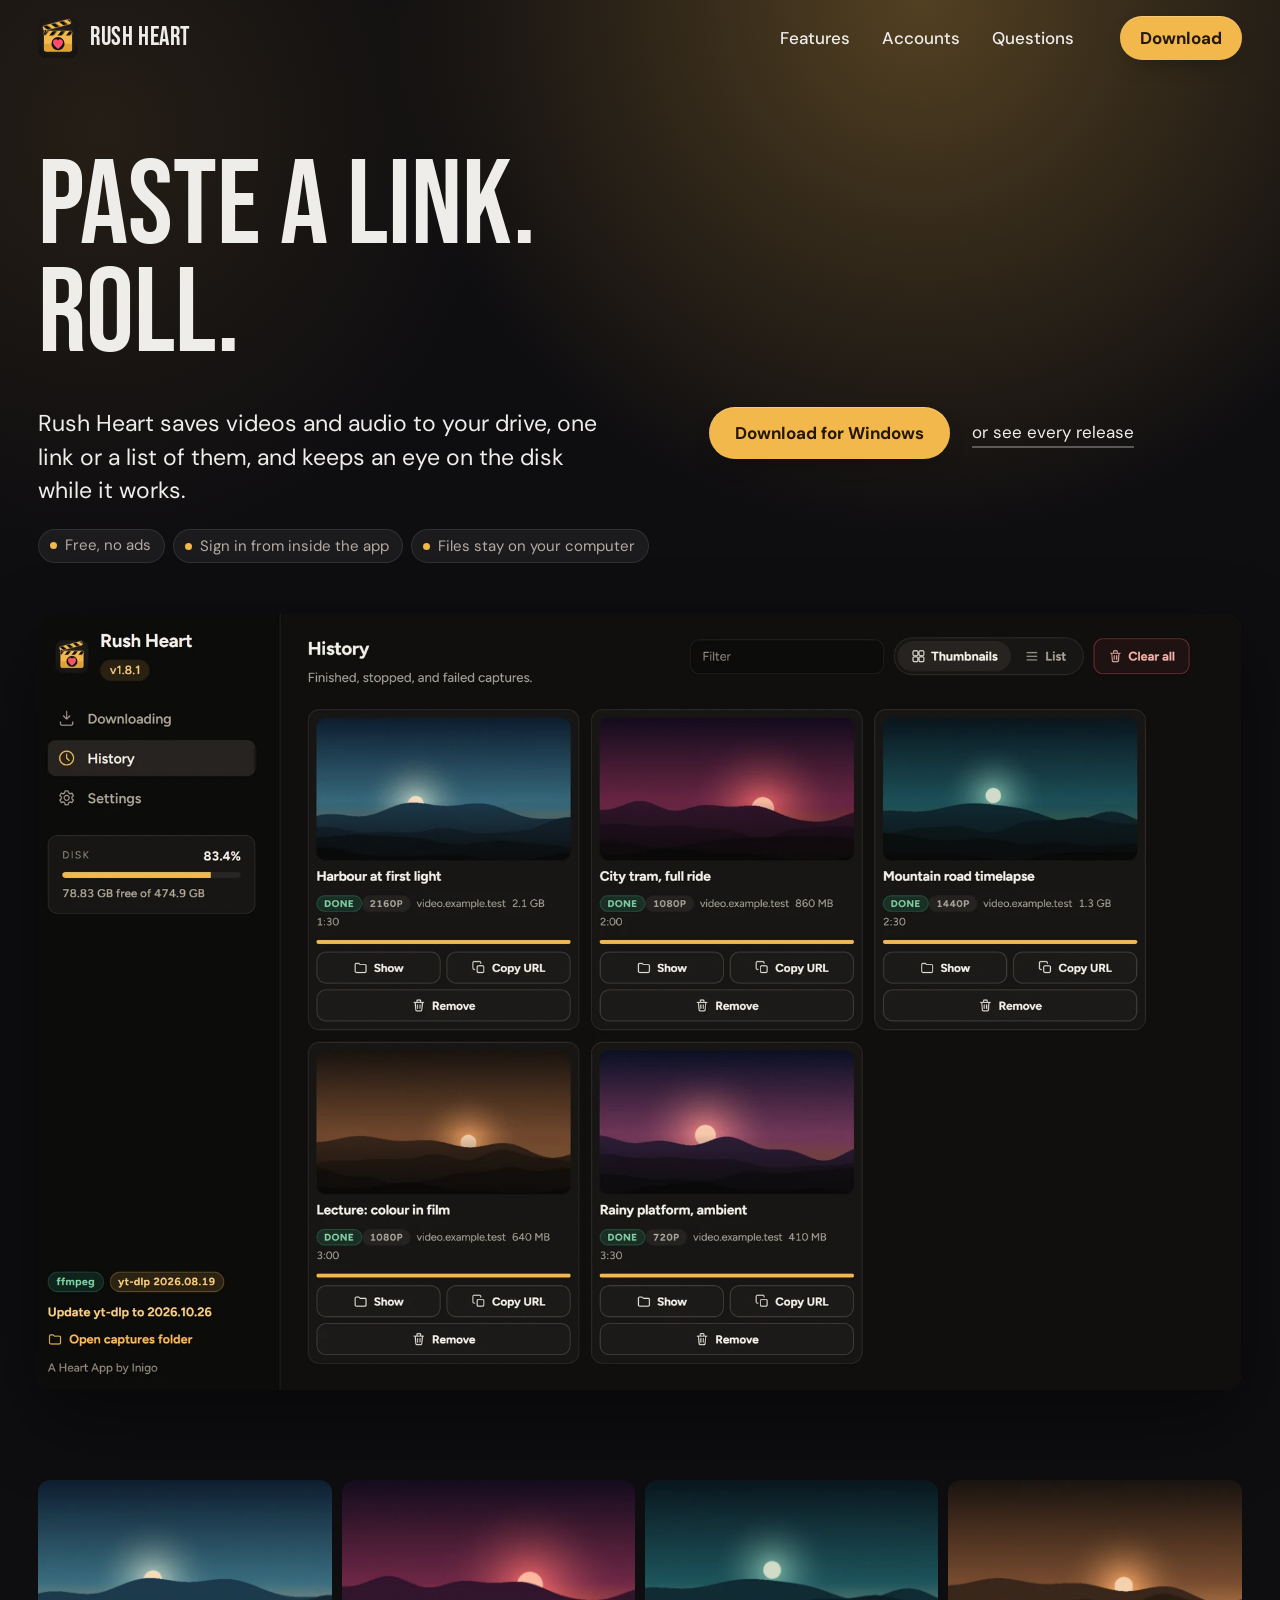
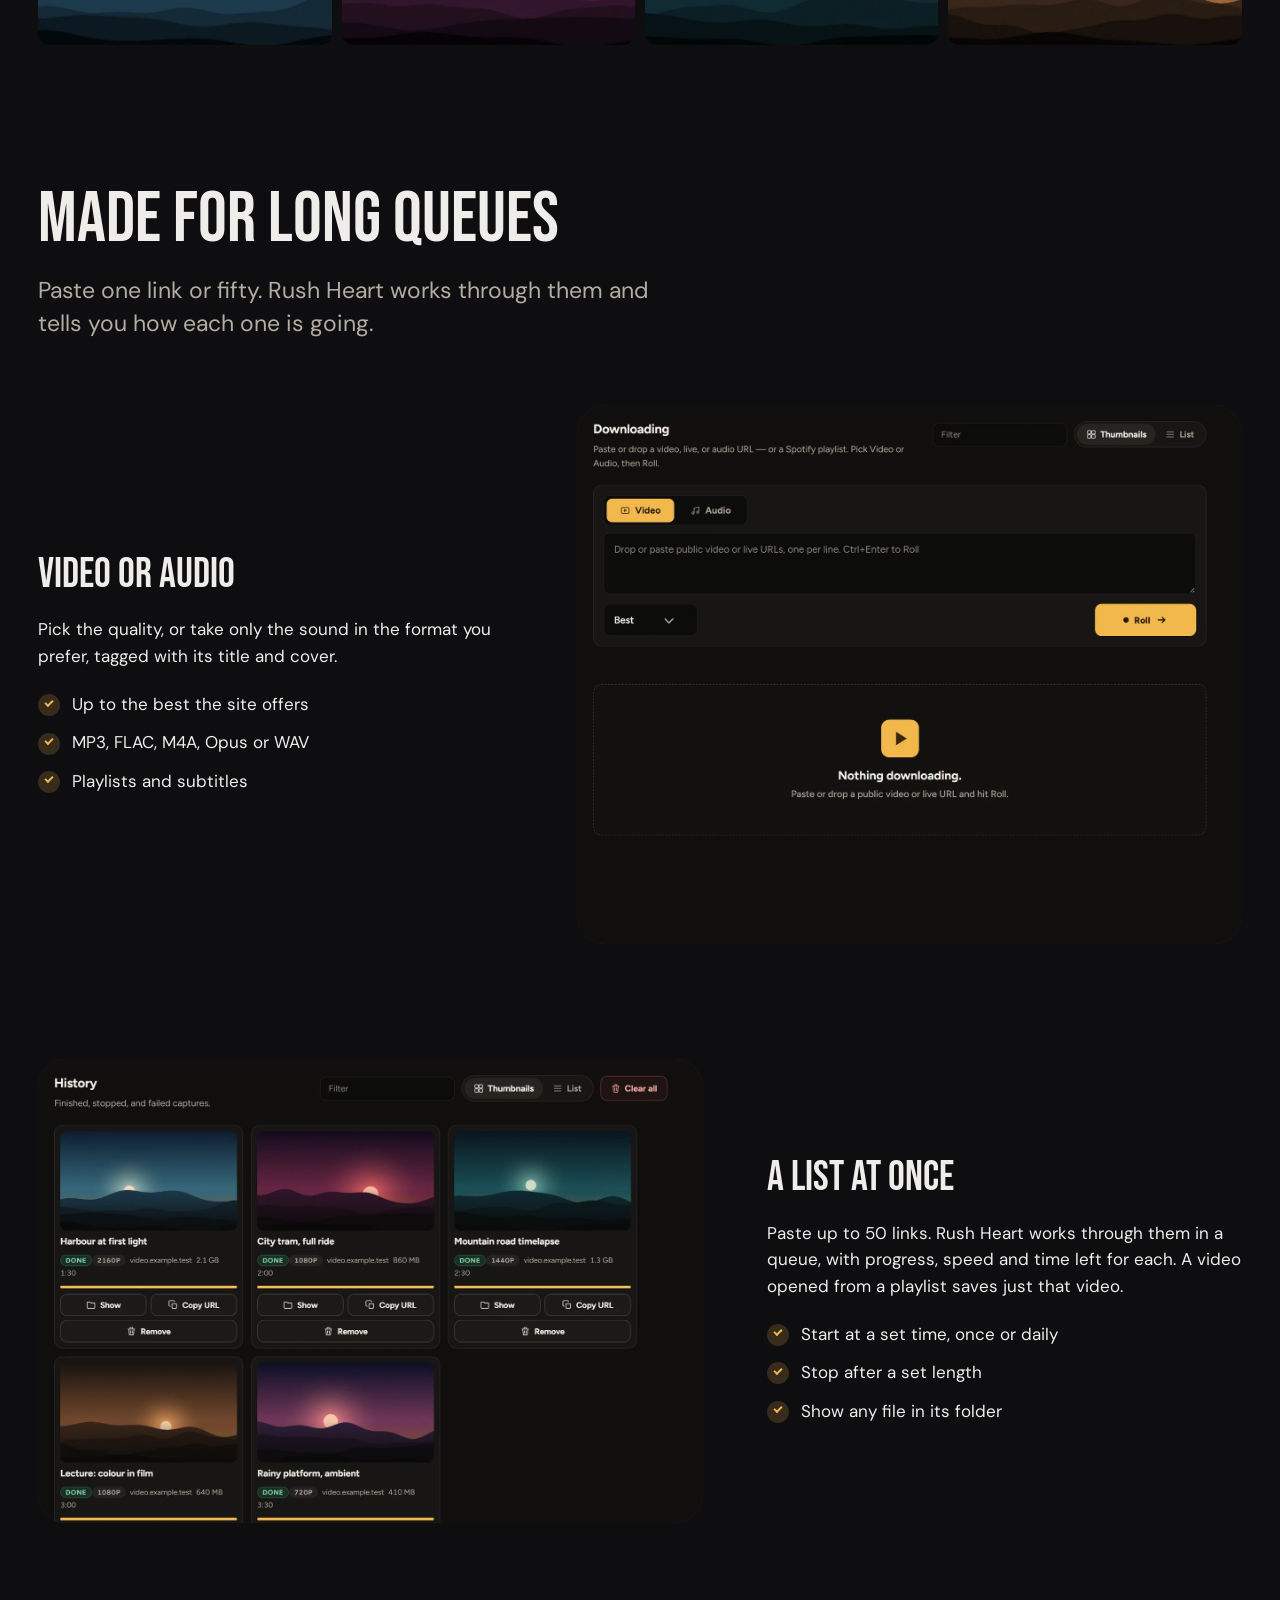
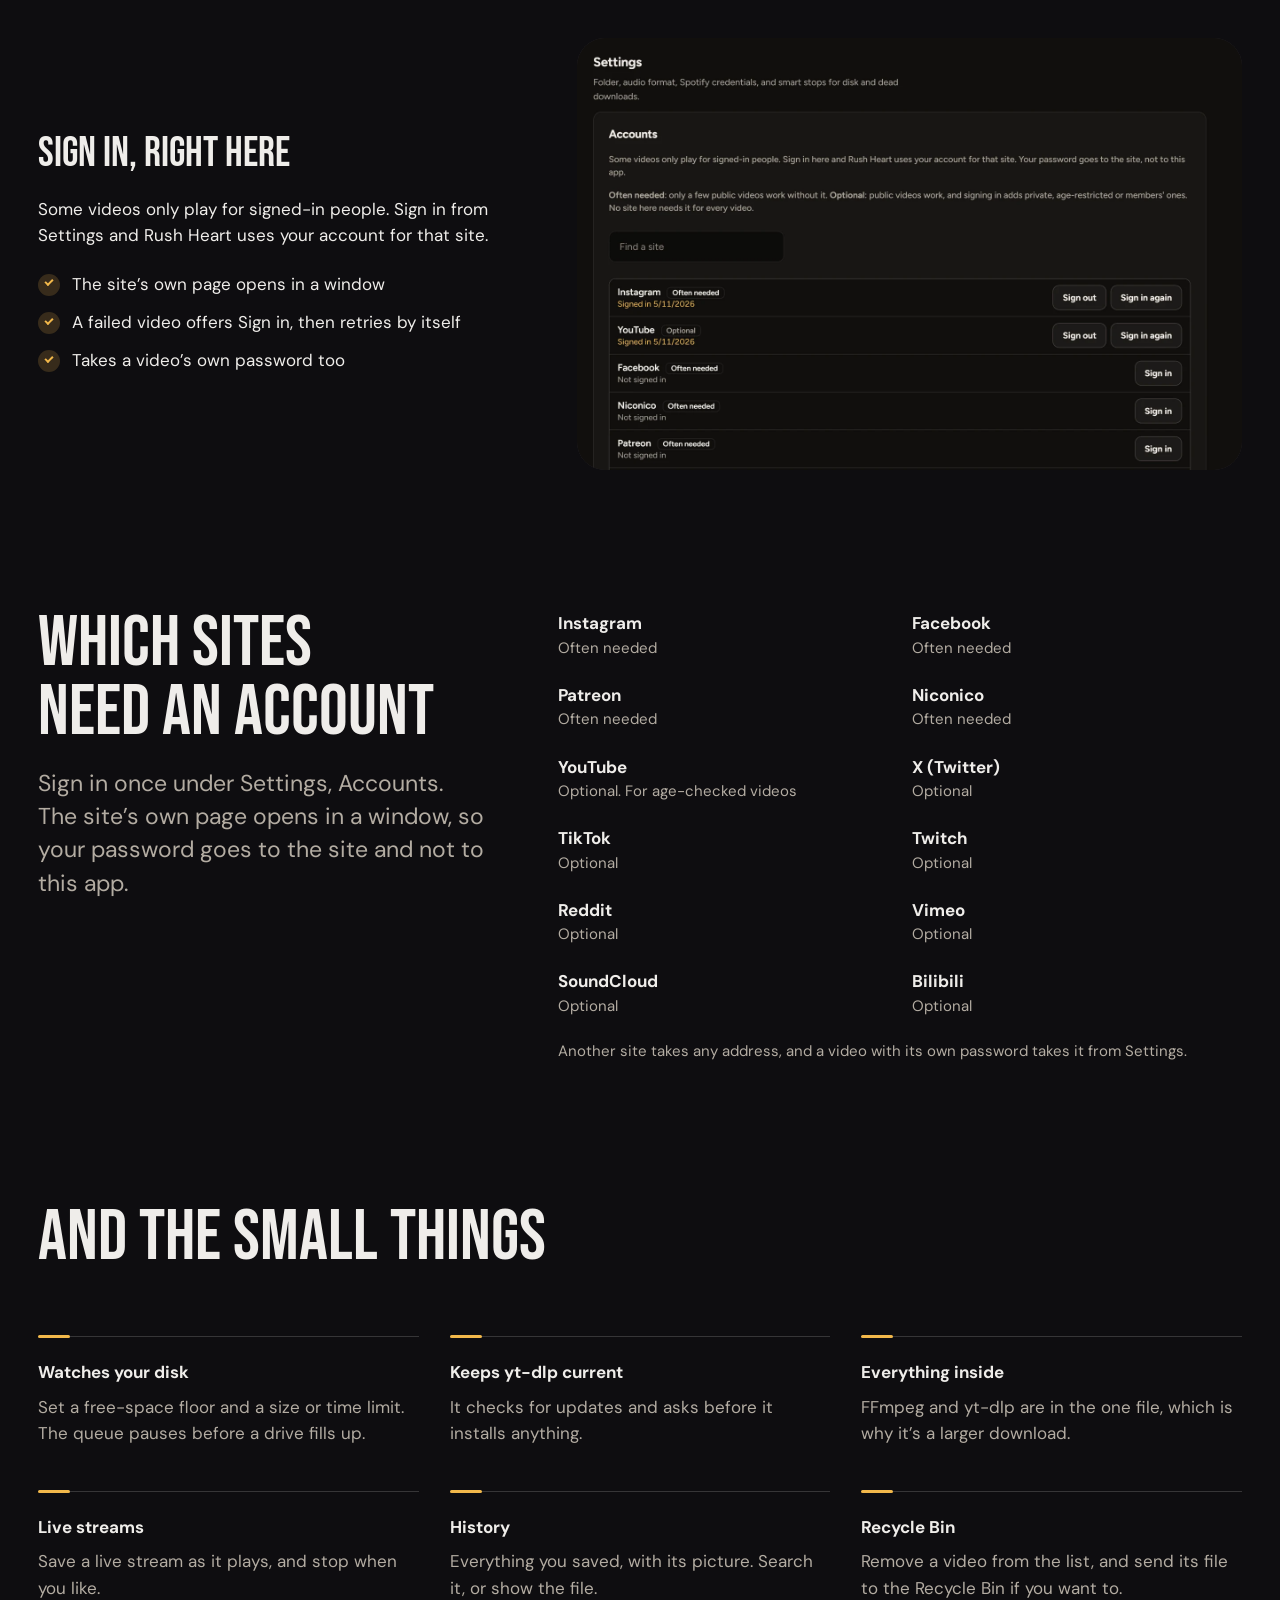
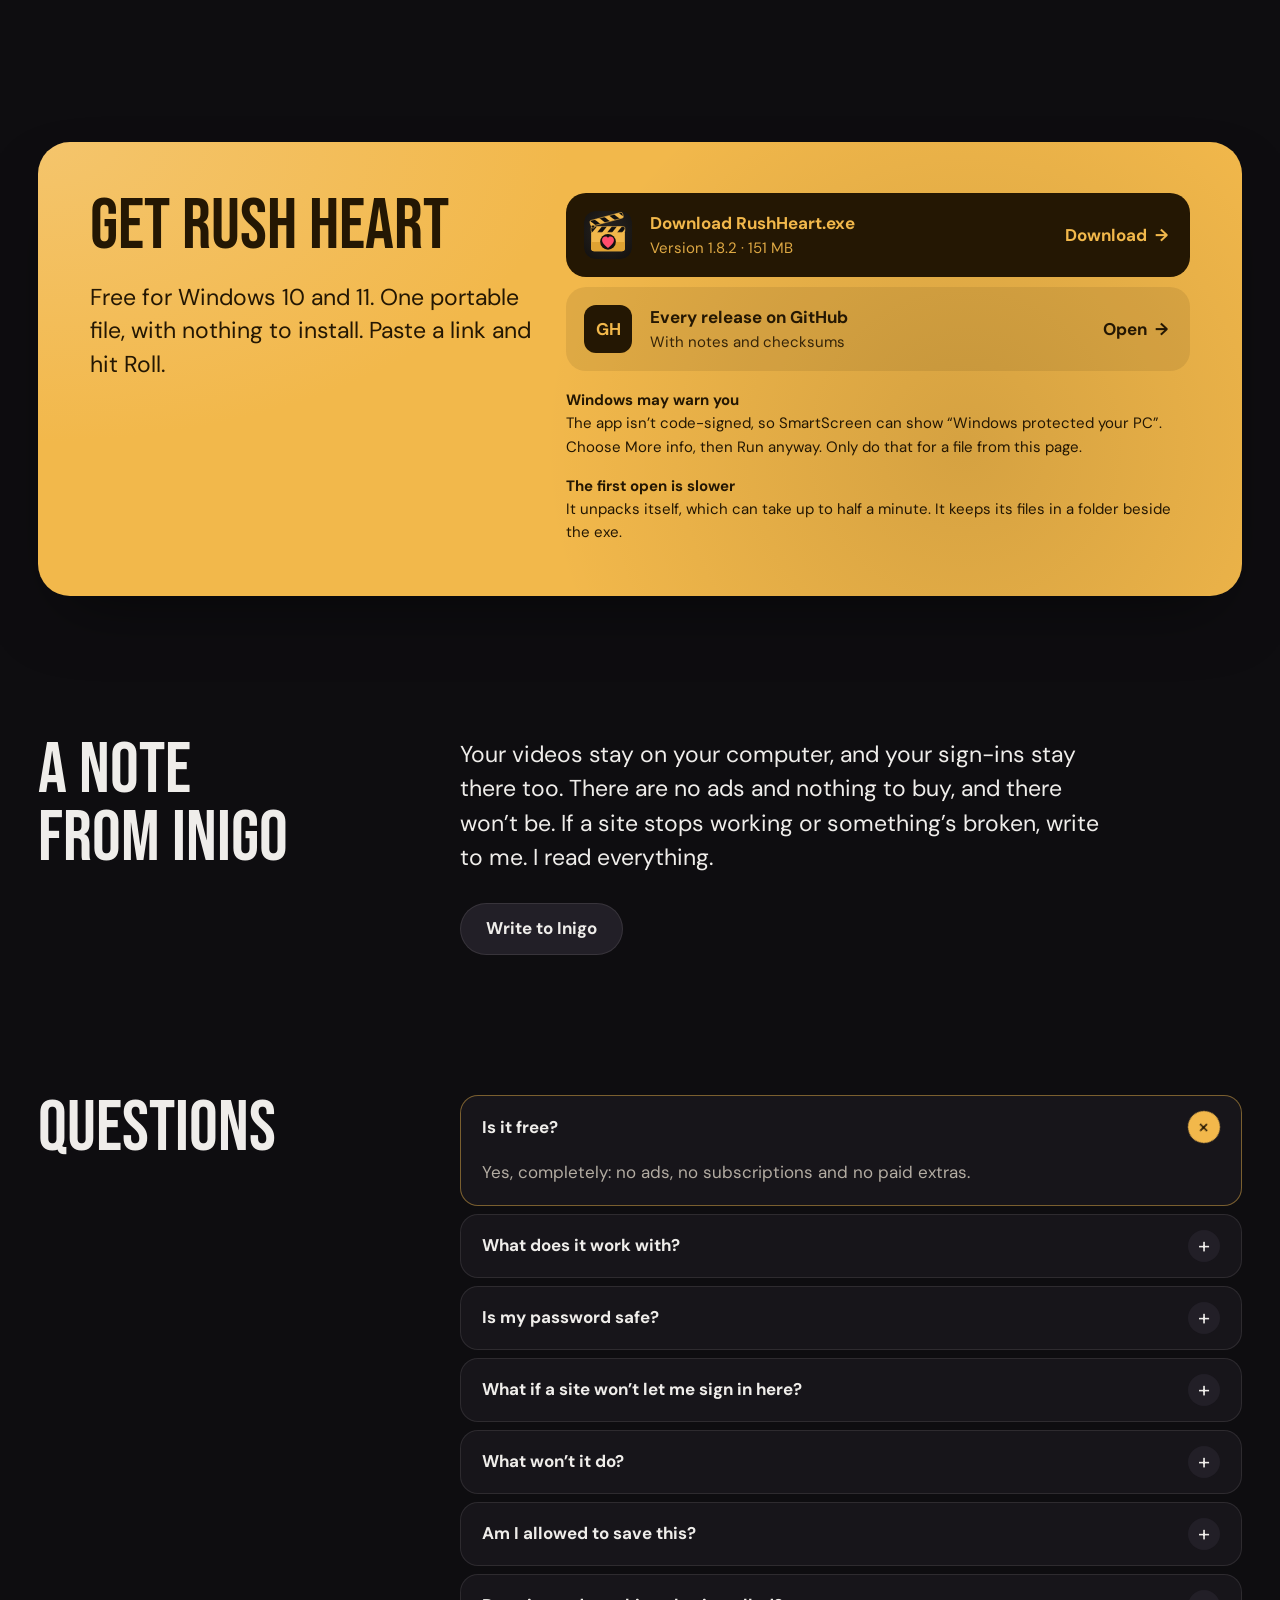
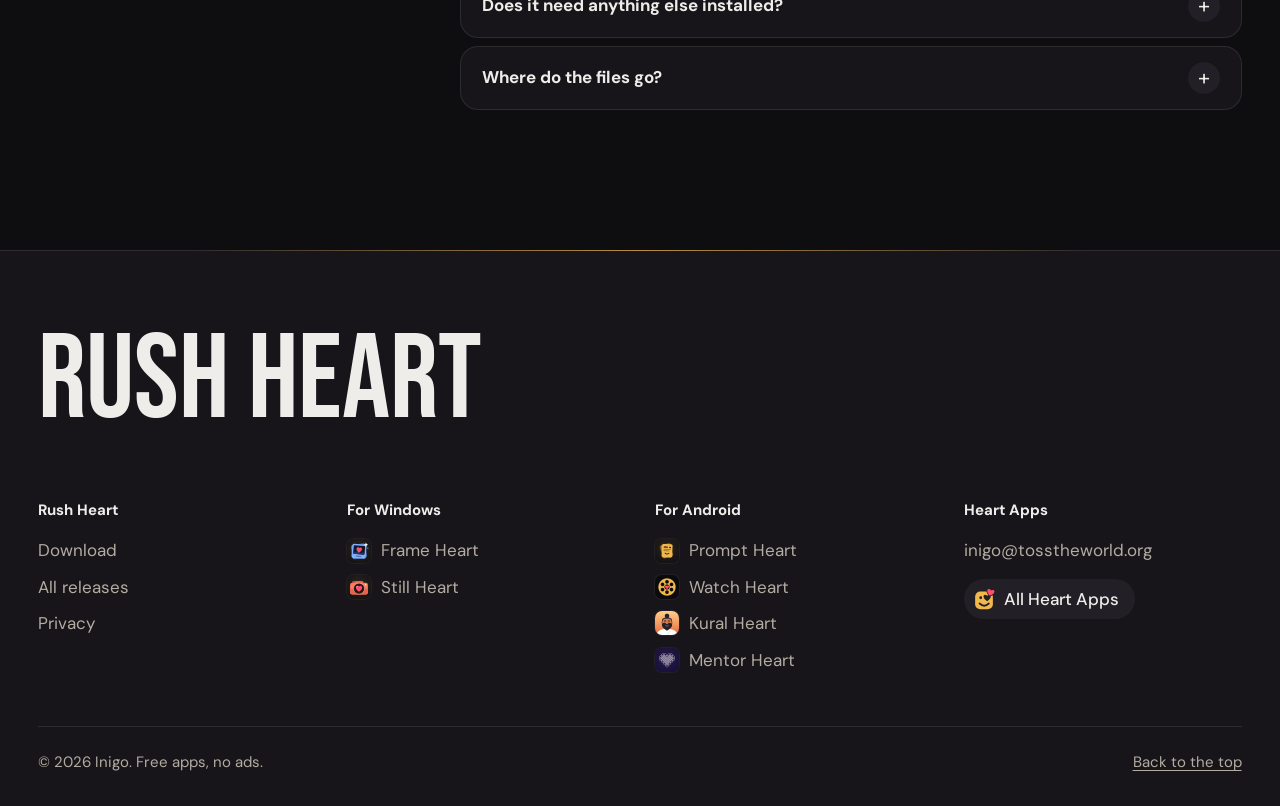
==== commit 513b2d9d: "Footer: Mentor Heart, the new app for college departments" ====
--- a/index.html
+++ b/index.html
@@ -145,7 +145,7 @@
     <div class="foot-cols">
       <nav aria-label="Rush Heart"><h2>Rush Heart</h2><a href="https://github.com/inigo-code/rush-heart-site/releases/latest/download/RushHeart.exe">Download</a><a href="https://github.com/inigo-code/rush-heart-site/releases">All releases</a><a href="privacy.html">Privacy</a></nav>
       <nav aria-label="For Windows"><h2>For Windows</h2><a class="to-app" href="https://inigo-code.github.io/frame-heart-site/"><img src="assets/frame-heart.svg" width="24" height="24" alt="">Frame Heart</a><a class="to-app" href="https://inigo-code.github.io/still-heart-site/"><img src="assets/still-heart.svg" width="24" height="24" alt="">Still Heart</a></nav>
-      <nav aria-label="For Android"><h2>For Android</h2><a class="to-app" href="https://inigo-code.github.io/prompt-heart-site/"><img src="assets/prompt-heart.png" width="24" height="24" alt="">Prompt Heart</a><a class="to-app" href="https://inigo-code.github.io/watch-heart-site/"><img src="assets/watch-heart.png" width="24" height="24" alt="">Watch Heart</a><a class="to-app" href="https://inigo-code.github.io/kural-heart-site/"><img src="assets/kural-heart.png" width="24" height="24" alt="">Kural Heart</a></nav>
+      <nav aria-label="For Android"><h2>For Android</h2><a class="to-app" href="https://inigo-code.github.io/prompt-heart-site/"><img src="assets/prompt-heart.png" width="24" height="24" alt="">Prompt Heart</a><a class="to-app" href="https://inigo-code.github.io/watch-heart-site/"><img src="assets/watch-heart.png" width="24" height="24" alt="">Watch Heart</a><a class="to-app" href="https://inigo-code.github.io/kural-heart-site/"><img src="assets/kural-heart.png" width="24" height="24" alt="">Kural Heart</a><a class="to-app" href="https://heartapps.github.io/mentor-heart/"><img src="assets/mentor-heart.png" width="24" height="24" alt="">Mentor Heart</a></nav>
       <nav aria-label="Heart Apps"><h2>Heart Apps</h2><a href="mailto:inigo@tosstheworld.org?subject=Rush%20Heart">inigo@tosstheworld.org</a><a class="to-home" href="https://inigo-code.github.io/"><img src="assets/heart-apps.svg" width="22" height="22" alt="">All Heart Apps</a></nav>
     </div>
     <div class="foot-last"><p>© 2026 Inigo. Free apps, no ads.</p><a href="#top">Back to the top</a></div>
